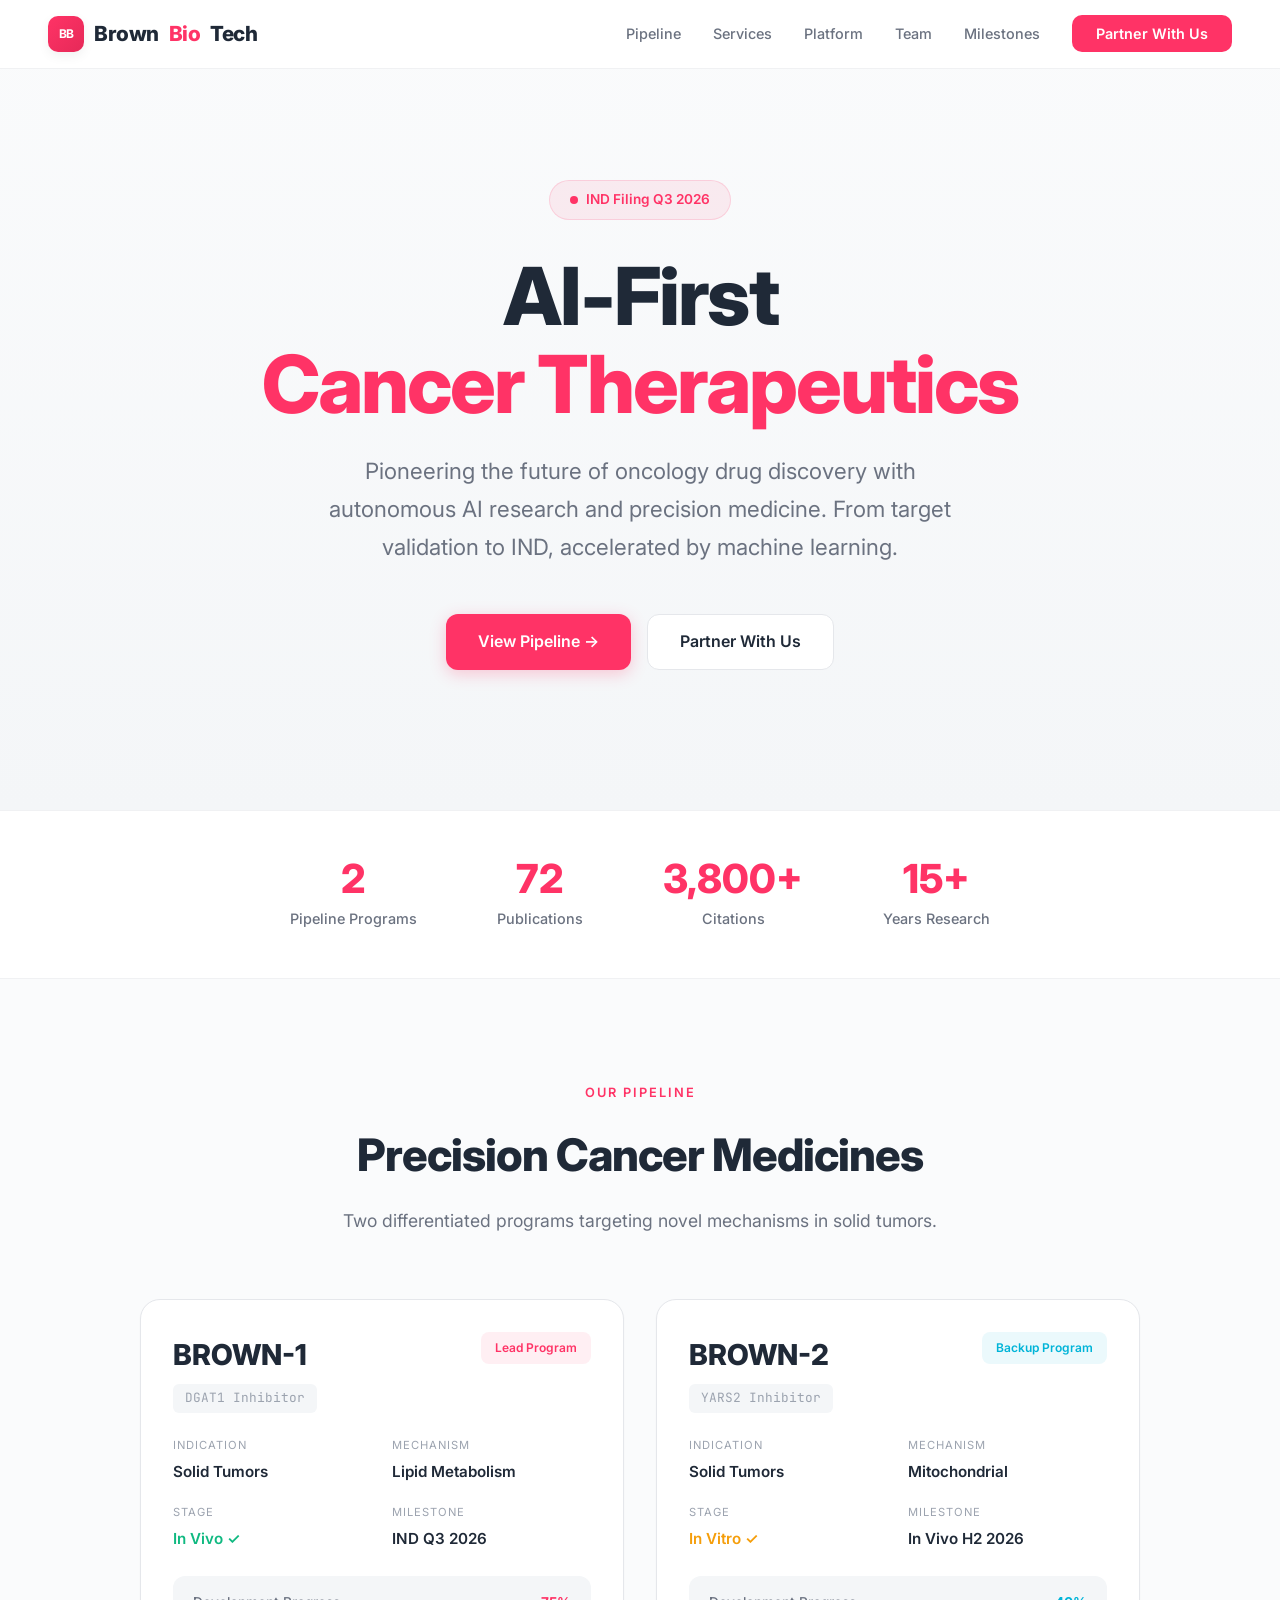
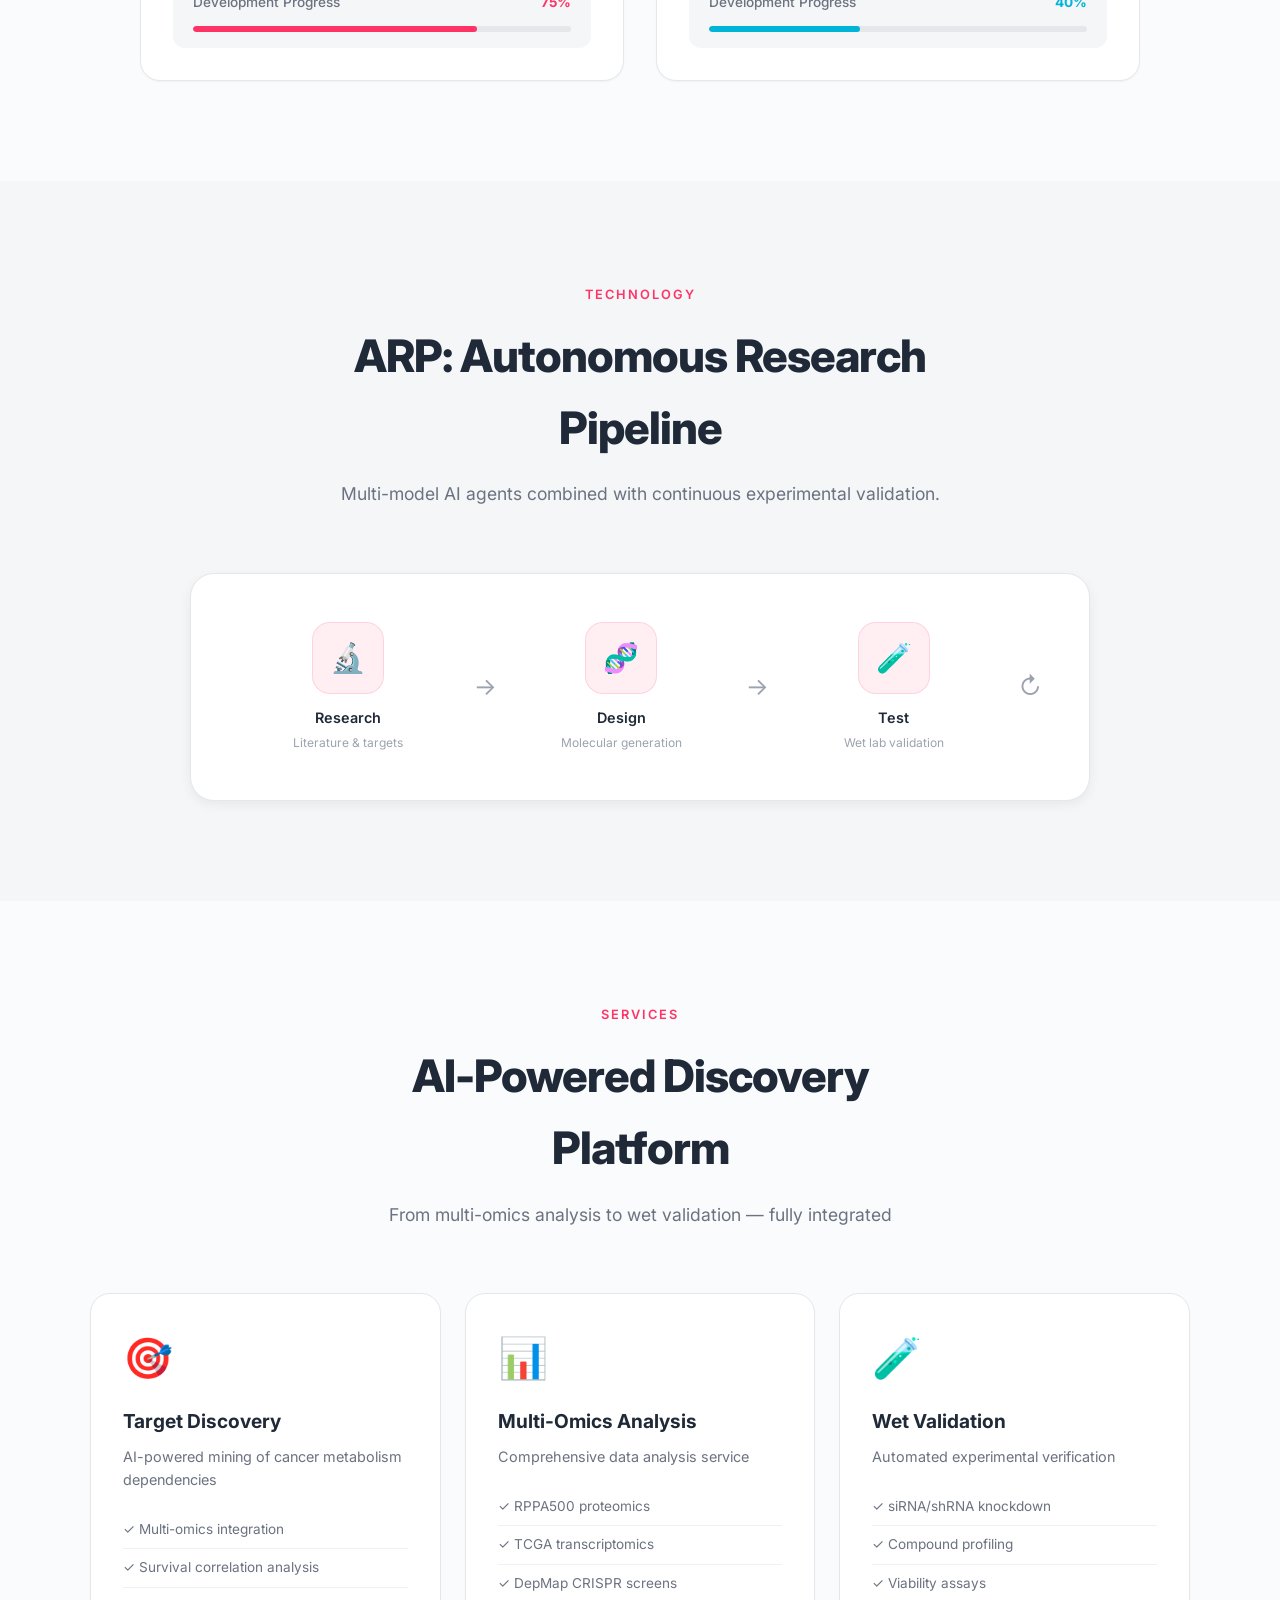
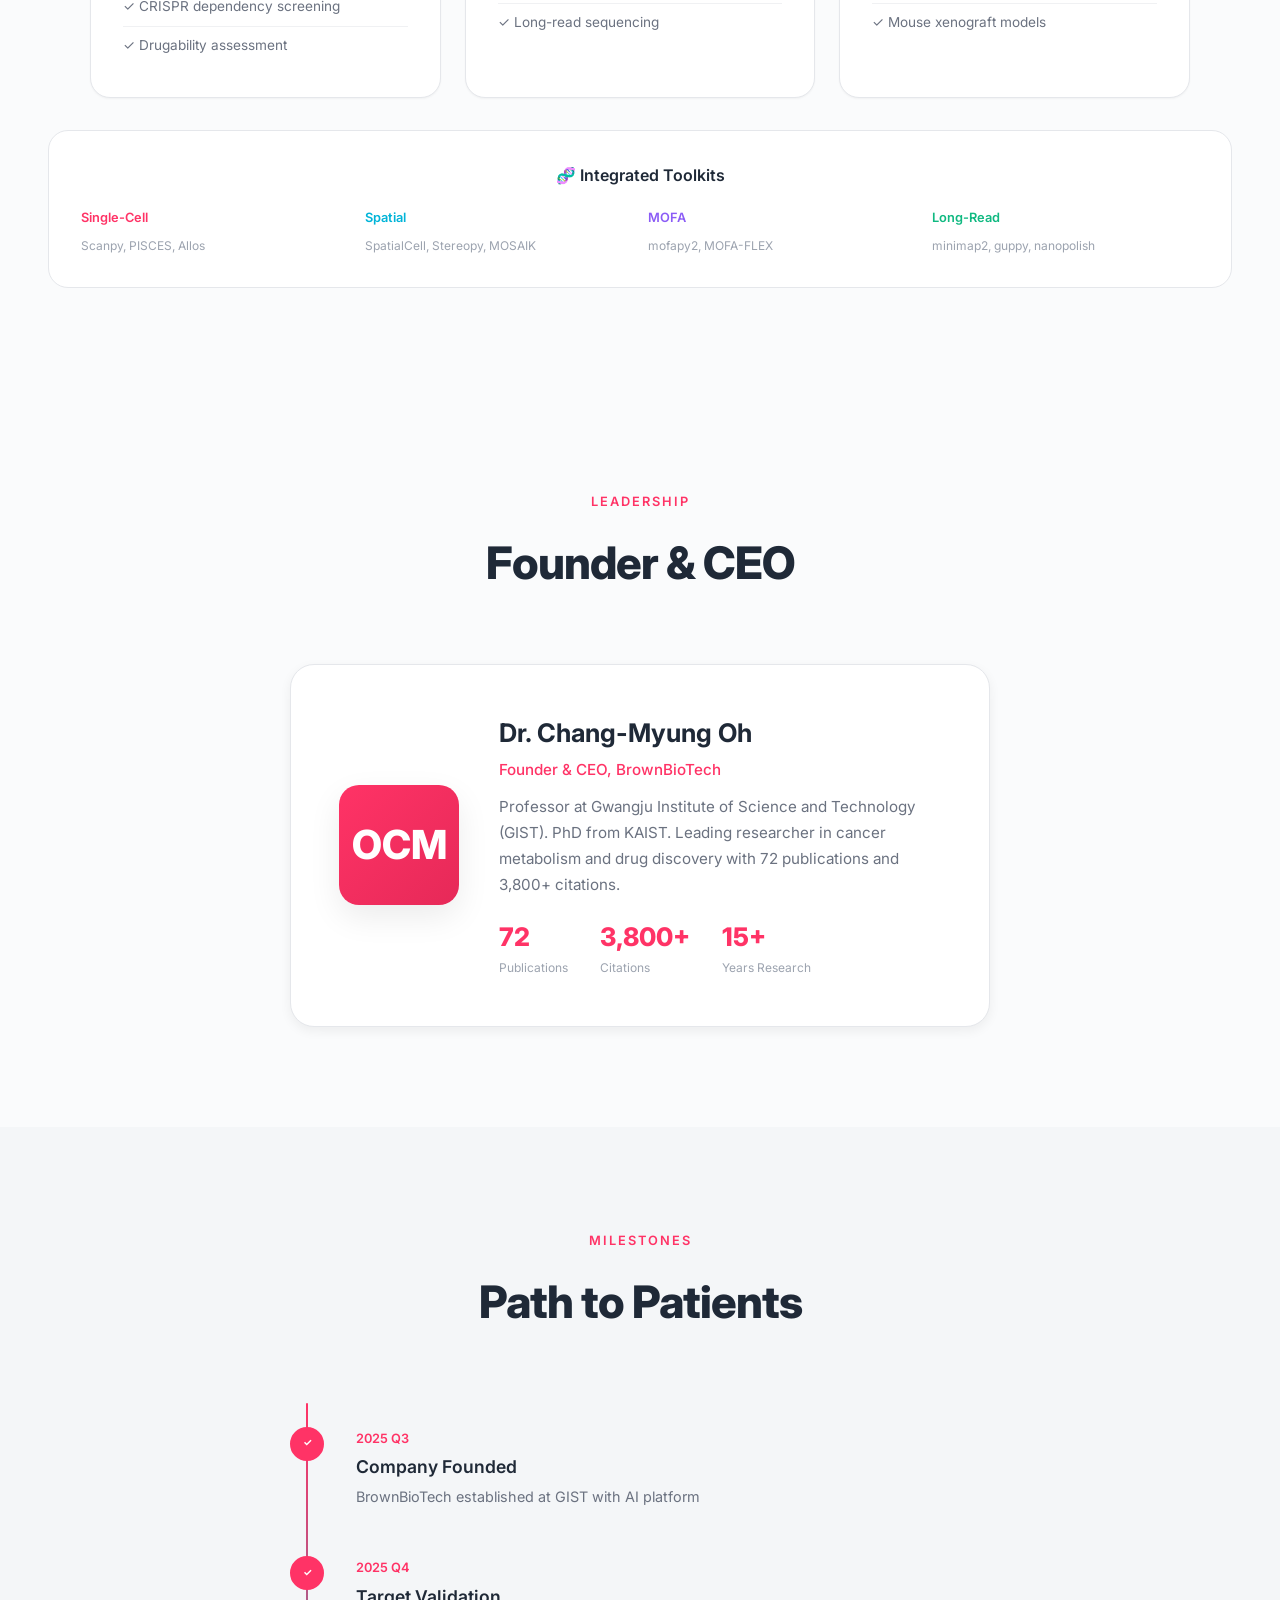
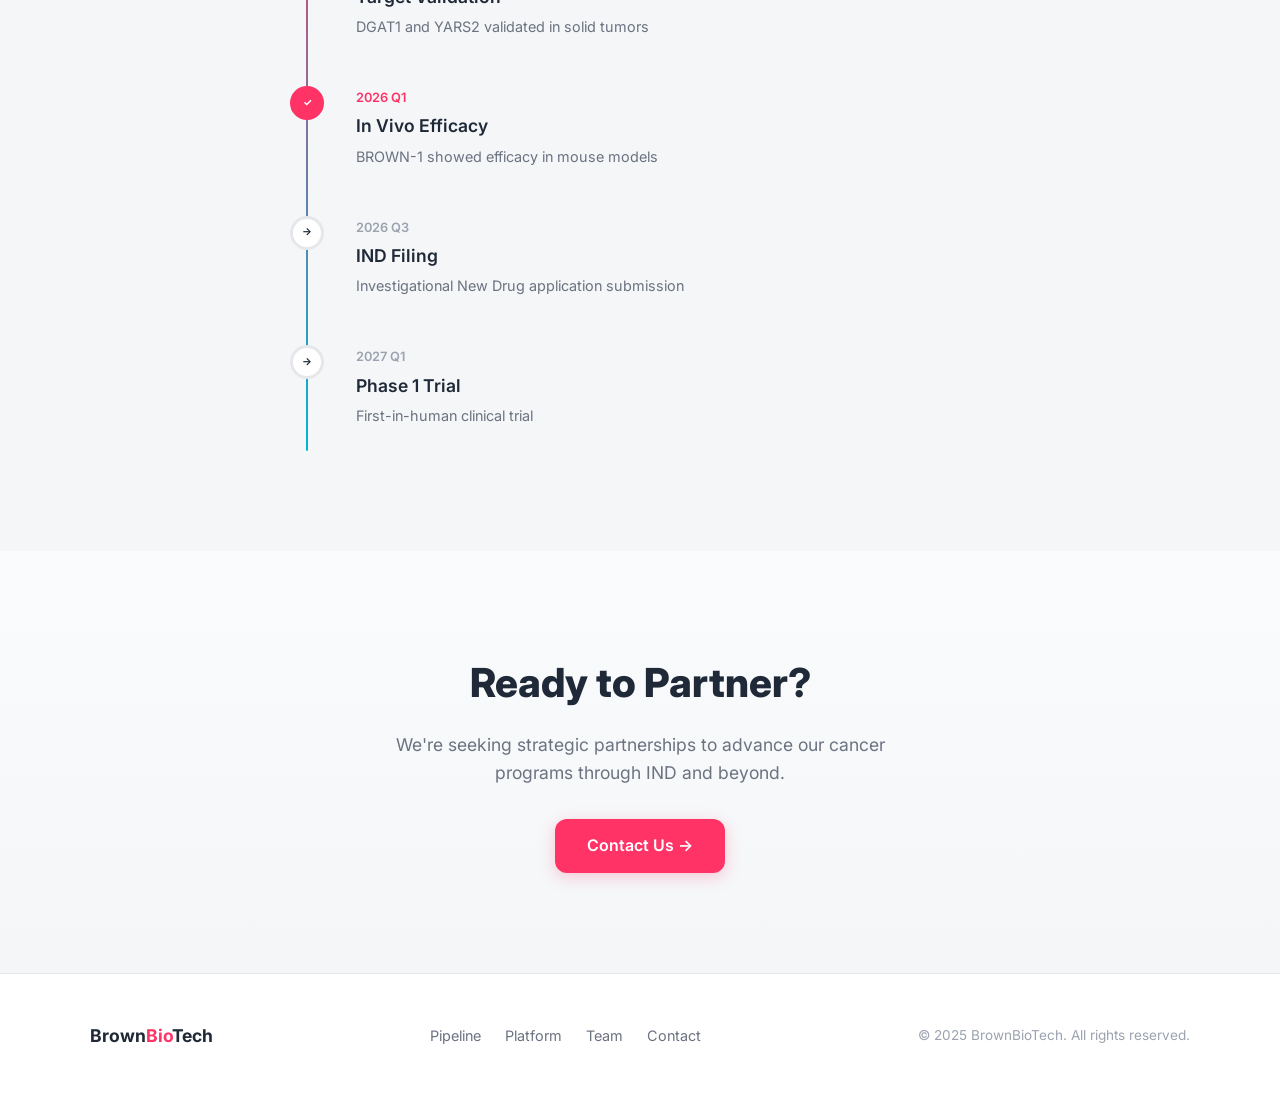
==== index.html @ 11705ea9 "feat: complete redesign - lighter, cleaner UI ## Changes - Light theme: bg #FAFBFC, white surfaces -" ====
<!DOCTYPE html>
<html lang="en">
<head>
    <meta charset="UTF-8">
    <meta name="viewport" content="width=device-width, initial-scale=1.0">
    <title>BrownBioTech — AI-Driven Cancer Therapeutics</title>
    <meta name="description" content="BrownBioTech is pioneering AI-first drug discovery for cancer. BROWN-1 (DGAT1) has demonstrated in vivo efficacy. IND filing Q3 2026.">
    <link rel="preconnect" href="https://fonts.googleapis.com">
    <link rel="preconnect" href="https://fonts.gstatic.com" crossorigin>
    <link href="https://fonts.googleapis.com/css2?family=Inter:wght@300;400;500;600;700;800&family=JetBrains+Mono:wght@400;500&display=swap" rel="stylesheet">
    <style>
        :root {
            /* Light & Clean Palette */
            --bg: #FAFBFC;
            --bg-alt: #F4F6F8;
            --surface: #FFFFFF;
            --surface-hover: #F8F9FA;
            --border: #E5E7EB;
            --border-light: #F0F1F3;
            
            /* Brand Colors - Vibrant but Professional */
            --primary: #FF3366;
            --primary-light: rgba(255, 51, 102, 0.08);
            --primary-dark: #E62958;
            --cyan: #00B4D8;
            --cyan-light: rgba(0, 180, 216, 0.08);
            --purple: #8B5CF6;
            --purple-light: rgba(139, 92, 246, 0.08);
            --green: #10B981;
            --green-light: rgba(16, 185, 129, 0.08);
            --orange: #F59E0B;
            --orange-light: rgba(245, 158, 11, 0.08);
            
            /* Text - Dark but Soft */
            --text: #1F2937;
            --text-secondary: #6B7280;
            --text-muted: #9CA3AF;
            
            /* Shadows */
            --shadow-sm: 0 1px 2px rgba(0, 0, 0, 0.04);
            --shadow: 0 4px 12px rgba(0, 0, 0, 0.06);
            --shadow-lg: 0 12px 32px rgba(0, 0, 0, 0.08);
            --shadow-xl: 0 24px 48px rgba(0, 0, 0, 0.1);
        }

        * { margin: 0; padding: 0; box-sizing: border-box; }

        html { scroll-behavior: smooth; }

        body {
            font-family: 'Inter', -apple-system, BlinkMacSystemFont, sans-serif;
            background: var(--bg);
            color: var(--text);
            line-height: 1.6;
            overflow-x: hidden;
        }

        /* ─── Navigation ─── */
        nav {
            position: fixed;
            top: 0;
            left: 0;
            right: 0;
            z-index: 1000;
            padding: 16px 48px;
            display: flex;
            justify-content: space-between;
            align-items: center;
            background: rgba(255, 255, 255, 0.9);
            backdrop-filter: blur(20px);
            border-bottom: 1px solid var(--border-light);
            transition: all 0.3s ease;
        }

        .logo {
            font-size: 1.3rem;
            font-weight: 800;
            letter-spacing: -0.5px;
            display: flex;
            align-items: center;
            gap: 10px;
            color: var(--text);
            text-decoration: none;
        }

        .logo-icon {
            width: 36px;
            height: 36px;
            background: linear-gradient(135deg, var(--primary) 0%, var(--primary-dark) 100%);
            border-radius: 10px;
            display: flex;
            align-items: center;
            justify-content: center;
            font-size: 0.75rem;
            font-weight: 700;
            color: white;
            box-shadow: var(--shadow);
        }

        .logo span { color: var(--primary); }

        nav ul {
            display: flex;
            list-style: none;
            gap: 32px;
            align-items: center;
        }

        nav a {
            color: var(--text-secondary);
            text-decoration: none;
            font-size: 0.9rem;
            font-weight: 500;
            transition: color 0.2s ease;
        }

        nav a:hover { color: var(--text); }

        .nav-cta {
            background: var(--primary);
            color: white !important;
            padding: 10px 24px;
            border-radius: 10px;
            font-weight: 600;
            transition: all 0.2s ease !important;
        }

        .nav-cta:hover {
            background: var(--primary-dark);
            transform: translateY(-1px);
            box-shadow: var(--shadow);
        }

        /* ─── Hero Section ─── */
        .hero {
            min-height: 90vh;
            display: flex;
            flex-direction: column;
            justify-content: center;
            align-items: center;
            text-align: center;
            padding: 140px 40px 100px;
            background: linear-gradient(180deg, var(--bg) 0%, var(--bg-alt) 100%);
            position: relative;
        }

        .hero-badge {
            display: inline-flex;
            align-items: center;
            gap: 8px;
            background: var(--primary-light);
            border: 1px solid rgba(255, 51, 102, 0.15);
            padding: 8px 20px;
            border-radius: 50px;
            font-size: 0.85rem;
            font-weight: 600;
            color: var(--primary);
            margin-bottom: 32px;
        }

        .hero-badge::before {
            content: '';
            width: 8px;
            height: 8px;
            background: var(--primary);
            border-radius: 50%;
            animation: pulse 2s ease-in-out infinite;
        }

        @keyframes pulse {
            0%, 100% { opacity: 1; transform: scale(1); }
            50% { opacity: 0.5; transform: scale(1.2); }
        }

        .hero h1 {
            font-size: clamp(2.5rem, 8vw, 5rem);
            font-weight: 800;
            letter-spacing: -2px;
            line-height: 1.1;
            margin-bottom: 24px;
            color: var(--text);
        }

        .hero h1 .accent { color: var(--primary); }

        .hero-subtitle {
            font-size: clamp(1.1rem, 2.5vw, 1.4rem);
            color: var(--text-secondary);
            font-weight: 400;
            max-width: 640px;
            margin-bottom: 48px;
            line-height: 1.7;
        }

        .hero-cta {
            display: flex;
            gap: 16px;
            flex-wrap: wrap;
            justify-content: center;
        }

        .btn {
            padding: 14px 32px;
            border-radius: 12px;
            font-size: 1rem;
            font-weight: 600;
            text-decoration: none;
            transition: all 0.2s ease;
            cursor: pointer;
            border: none;
            display: inline-flex;
            align-items: center;
            gap: 8px;
        }

        .btn-primary {
            background: var(--primary);
            color: white;
            box-shadow: 0 4px 16px rgba(255, 51, 102, 0.25);
        }

        .btn-primary:hover {
            background: var(--primary-dark);
            transform: translateY(-2px);
            box-shadow: 0 8px 24px rgba(255, 51, 102, 0.3);
        }

        .btn-secondary {
            background: var(--surface);
            color: var(--text);
            border: 1px solid var(--border);
        }

        .btn-secondary:hover {
            background: var(--surface-hover);
            border-color: var(--text-muted);
        }

        /* ─── Stats Bar ─── */
        .stats-bar {
            display: flex;
            justify-content: center;
            gap: 80px;
            padding: 48px 40px;
            background: var(--surface);
            border-top: 1px solid var(--border-light);
            border-bottom: 1px solid var(--border-light);
        }

        .stat {
            text-align: center;
        }

        .stat-value {
            font-size: 2.5rem;
            font-weight: 800;
            color: var(--primary);
            line-height: 1;
            margin-bottom: 8px;
        }

        .stat-label {
            font-size: 0.9rem;
            color: var(--text-secondary);
            font-weight: 500;
        }

        /* ─── Sections ─── */
        .section {
            padding: 100px 48px;
            position: relative;
        }

        .section-alt {
            background: var(--bg-alt);
        }

        .section-header {
            text-align: center;
            max-width: 640px;
            margin: 0 auto 64px;
        }

        .section-label {
            display: inline-block;
            font-size: 0.8rem;
            font-weight: 600;
            color: var(--primary);
            text-transform: uppercase;
            letter-spacing: 2px;
            margin-bottom: 16px;
        }

        .section-title {
            font-size: clamp(1.8rem, 4vw, 2.8rem);
            font-weight: 800;
            letter-spacing: -1px;
            margin-bottom: 16px;
            color: var(--text);
        }

        .section-desc {
            font-size: 1.1rem;
            color: var(--text-secondary);
        }

        /* ─── Pipeline ─── */
        .pipeline-grid {
            display: grid;
            grid-template-columns: repeat(auto-fit, minmax(380px, 1fr));
            gap: 32px;
            max-width: 1000px;
            margin: 0 auto;
        }

        .pipeline-card {
            background: var(--surface);
            border: 1px solid var(--border);
            border-radius: 20px;
            padding: 32px;
            position: relative;
            transition: all 0.3s ease;
            box-shadow: var(--shadow-sm);
        }

        .pipeline-card:hover {
            transform: translateY(-4px);
            box-shadow: var(--shadow-lg);
            border-color: var(--primary-light);
        }

        .pipeline-card.brown-2:hover {
            border-color: var(--cyan);
        }

        .pipeline-header {
            display: flex;
            justify-content: space-between;
            align-items: flex-start;
            margin-bottom: 24px;
        }

        .pipeline-name {
            font-size: 1.8rem;
            font-weight: 800;
            color: var(--text);
            margin-bottom: 6px;
        }

        .pipeline-target {
            font-family: 'JetBrains Mono', monospace;
            font-size: 0.8rem;
            color: var(--text-muted);
            background: var(--bg-alt);
            padding: 4px 12px;
            border-radius: 6px;
            display: inline-block;
        }

        .pipeline-status {
            padding: 6px 14px;
            border-radius: 8px;
            font-size: 0.75rem;
            font-weight: 600;
        }

        .status-lead {
            background: var(--primary-light);
            color: var(--primary);
        }

        .status-backup {
            background: var(--cyan-light);
            color: var(--cyan);
        }

        .pipeline-meta {
            display: grid;
            grid-template-columns: 1fr 1fr;
            gap: 20px;
            margin-bottom: 24px;
        }

        .pipeline-meta-item label {
            display: block;
            font-size: 0.7rem;
            color: var(--text-muted);
            text-transform: uppercase;
            letter-spacing: 1px;
            margin-bottom: 4px;
        }

        .pipeline-meta-item span {
            font-size: 0.95rem;
            font-weight: 600;
            color: var(--text);
        }

        .pipeline-progress {
            background: var(--bg-alt);
            border-radius: 12px;
            padding: 16px 20px;
        }

        .progress-header {
            display: flex;
            justify-content: space-between;
            margin-bottom: 12px;
        }

        .progress-label {
            font-size: 0.85rem;
            font-weight: 500;
            color: var(--text-secondary);
        }

        .progress-pct {
            font-size: 0.85rem;
            color: var(--primary);
            font-weight: 700;
        }

        .pipeline-card.brown-2 .progress-pct { color: var(--cyan); }

        .progress-bar {
            height: 6px;
            background: var(--border);
            border-radius: 3px;
            overflow: hidden;
        }

        .progress-fill {
            height: 100%;
            background: var(--primary);
            border-radius: 3px;
            transition: width 1s ease;
        }

        .pipeline-card.brown-2 .progress-fill { background: var(--cyan); }

        /* ─── Platform ─── */
        .platform-visual {
            max-width: 900px;
            margin: 0 auto;
            background: var(--surface);
            border: 1px solid var(--border);
            border-radius: 24px;
            padding: 48px;
            box-shadow: var(--shadow);
        }

        .platform-loop {
            display: flex;
            justify-content: space-between;
            align-items: center;
            flex-wrap: wrap;
            gap: 16px;
        }

        .loop-step {
            text-align: center;
            flex: 1;
            min-width: 100px;
        }

        .loop-icon {
            width: 72px;
            height: 72px;
            margin: 0 auto 12px;
            background: var(--primary-light);
            border: 1px solid rgba(255, 51, 102, 0.15);
            border-radius: 18px;
            display: flex;
            align-items: center;
            justify-content: center;
            font-size: 1.8rem;
            transition: all 0.3s ease;
        }

        .loop-step:hover .loop-icon {
            transform: translateY(-4px);
            box-shadow: var(--shadow);
        }

        .loop-step:nth-child(2) .loop-icon { background: var(--cyan-light); border-color: rgba(0, 180, 216, 0.15); }
        .loop-step:nth-child(4) .loop-icon { background: var(--purple-light); border-color: rgba(139, 92, 246, 0.15); }
        .loop-step:nth-child(6) .loop-icon { background: var(--green-light); border-color: rgba(16, 185, 129, 0.15); }

        .loop-label {
            font-size: 0.9rem;
            font-weight: 600;
            color: var(--text);
            margin-bottom: 4px;
        }

        .loop-desc {
            font-size: 0.75rem;
            color: var(--text-muted);
        }

        .loop-arrow {
            font-size: 1.5rem;
            color: var(--text-muted);
            flex-shrink: 0;
        }

        /* ─── Team ─── */
        .team-card {
            max-width: 700px;
            margin: 0 auto;
            background: var(--surface);
            border: 1px solid var(--border);
            border-radius: 24px;
            padding: 48px;
            display: flex;
            gap: 40px;
            align-items: center;
            box-shadow: var(--shadow);
        }

        .team-avatar {
            width: 120px;
            height: 120px;
            border-radius: 20px;
            background: linear-gradient(135deg, var(--primary) 0%, var(--primary-dark) 100%);
            display: flex;
            align-items: center;
            justify-content: center;
            font-size: 2.5rem;
            font-weight: 800;
            color: white;
            flex-shrink: 0;
            box-shadow: var(--shadow-lg);
        }

        .team-info h3 {
            font-size: 1.6rem;
            font-weight: 700;
            margin-bottom: 4px;
            color: var(--text);
        }

        .team-title {
            color: var(--primary);
            font-weight: 500;
            font-size: 0.95rem;
            margin-bottom: 12px;
        }

        .team-bio {
            color: var(--text-secondary);
            margin-bottom: 20px;
            line-height: 1.7;
            font-size: 0.95rem;
        }

        .team-stats {
            display: flex;
            gap: 32px;
        }

        .team-stat-value {
            font-size: 1.6rem;
            font-weight: 800;
            color: var(--primary);
        }

        .team-stat-label {
            font-size: 0.75rem;
            color: var(--text-muted);
        }

        /* ─── Timeline ─── */
        .timeline {
            max-width: 700px;
            margin: 0 auto;
            position: relative;
        }

        .timeline::before {
            content: '';
            position: absolute;
            left: 16px;
            top: 0;
            bottom: 0;
            width: 2px;
            background: linear-gradient(180deg, var(--primary) 0%, var(--cyan) 100%);
            border-radius: 1px;
        }

        .timeline-item {
            display: flex;
            gap: 32px;
            padding: 24px 0;
            position: relative;
        }

        .timeline-marker {
            width: 34px;
            height: 34px;
            border-radius: 50%;
            background: var(--surface);
            border: 3px solid var(--primary);
            flex-shrink: 0;
            display: flex;
            align-items: center;
            justify-content: center;
            font-size: 0.65rem;
            font-weight: 700;
            z-index: 1;
        }

        .timeline-item.done .timeline-marker {
            background: var(--primary);
            color: white;
        }

        .timeline-item.future .timeline-marker {
            border-color: var(--border);
        }

        .timeline-content {
            flex: 1;
            padding-top: 2px;
        }

        .timeline-date {
            font-size: 0.8rem;
            color: var(--primary);
            font-weight: 600;
            margin-bottom: 4px;
        }

        .timeline-item.future .timeline-date { color: var(--text-muted); }

        .timeline-title {
            font-size: 1.1rem;
            font-weight: 600;
            margin-bottom: 4px;
            color: var(--text);
        }

        .timeline-desc {
            color: var(--text-secondary);
            font-size: 0.9rem;
        }

        /* ─── Services ─── */
        .services-grid {
            display: grid;
            grid-template-columns: repeat(3, 1fr);
            gap: 24px;
            max-width: 1100px;
            margin: 0 auto;
        }

        .service-card {
            background: var(--surface);
            border: 1px solid var(--border);
            border-radius: 20px;
            padding: 32px;
            transition: all 0.3s ease;
            box-shadow: var(--shadow-sm);
        }

        .service-card:hover {
            transform: translateY(-4px);
            box-shadow: var(--shadow-lg);
        }

        .service-icon {
            font-size: 2.5rem;
            margin-bottom: 16px;
        }

        .service-card h3 {
            font-size: 1.2rem;
            font-weight: 700;
            margin-bottom: 8px;
            color: var(--text);
        }

        .service-card p {
            color: var(--text-secondary);
            font-size: 0.9rem;
            margin-bottom: 20px;
        }

        .service-card ul {
            list-style: none;
            font-size: 0.85rem;
        }

        .service-card li {
            padding: 8px 0;
            border-bottom: 1px solid var(--border-light);
            color: var(--text-secondary);
        }

        .service-card li:last-child { border-bottom: none; }

        /* ─── Agent Section ─── */
        .agents-grid {
            display: grid;
            grid-template-columns: repeat(3, 1fr);
            gap: 16px;
            max-width: 900px;
            margin: 0 auto;
        }

        .agent-card {
            background: var(--surface);
            border: 1px solid var(--border);
            border-radius: 16px;
            padding: 24px;
            text-align: center;
            transition: all 0.2s ease;
        }

        .agent-card:hover {
            transform: translateY(-2px);
            box-shadow: var(--shadow);
        }

        .agent-icon {
            font-size: 2rem;
            margin-bottom: 12px;
        }

        .agent-card h4 {
            font-size: 0.95rem;
            font-weight: 600;
            color: var(--text);
            margin-bottom: 6px;
        }

        .agent-card p {
            font-size: 0.75rem;
            color: var(--text-muted);
        }

        /* ─── Tools Section ─── */
        .tools-section {
            background: var(--surface);
            border: 1px solid var(--border);
            border-radius: 20px;
            padding: 32px;
            margin-top: 32px;
        }

        .tools-section h4 {
            font-size: 1rem;
            font-weight: 600;
            margin-bottom: 20px;
            text-align: center;
        }

        .tools-grid {
            display: grid;
            grid-template-columns: repeat(4, 1fr);
            gap: 16px;
        }

        .tool-group h5 {
            font-size: 0.8rem;
            font-weight: 600;
            margin-bottom: 8px;
        }

        .tool-group p {
            font-size: 0.75rem;
            color: var(--text-muted);
            line-height: 1.5;
        }

        /* ─── CTA ─── */
        .cta-section {
            text-align: center;
            padding: 100px 40px;
            background: linear-gradient(180deg, var(--bg) 0%, var(--bg-alt) 100%);
        }

        .cta-section h2 {
            font-size: clamp(1.8rem, 4vw, 2.5rem);
            font-weight: 800;
            margin-bottom: 16px;
            color: var(--text);
        }

        .cta-section p {
            color: var(--text-secondary);
            font-size: 1.1rem;
            max-width: 500px;
            margin: 0 auto 32px;
        }

        /* ─── Footer ─── */
        footer {
            padding: 48px;
            background: var(--surface);
            border-top: 1px solid var(--border);
        }

        .footer-content {
            max-width: 1100px;
            margin: 0 auto;
            display: flex;
            justify-content: space-between;
            align-items: center;
            flex-wrap: wrap;
            gap: 24px;
        }

        .footer-logo {
            font-size: 1.1rem;
            font-weight: 700;
            color: var(--text);
        }

        .footer-logo span { color: var(--primary); }

        .footer-links {
            display: flex;
            gap: 24px;
        }

        .footer-links a {
            color: var(--text-secondary);
            text-decoration: none;
            font-size: 0.9rem;
            transition: color 0.2s ease;
        }

        .footer-links a:hover { color: var(--text); }

        .footer-copy {
            color: var(--text-muted);
            font-size: 0.85rem;
        }

        /* ─── Scroll Animations ─── */
        .reveal {
            opacity: 0;
            transform: translateY(30px);
            transition: all 0.6s ease;
        }

        .reveal.active {
            opacity: 1;
            transform: translateY(0);
        }

        /* ─── Responsive ─── */
        @media (max-width: 768px) {
            nav { 
                padding: 12px 20px;
            }
            nav ul { display: none; }
            .section { padding: 80px 20px; }
            .hero { padding: 120px 20px 80px; }
            .stats-bar { 
                flex-direction: column; 
                gap: 32px;
                padding: 40px 20px;
            }
            .pipeline-grid { grid-template-columns: 1fr; }
            .services-grid { grid-template-columns: 1fr; }
            .agents-grid { grid-template-columns: repeat(2, 1fr); }
            .tools-grid { grid-template-columns: repeat(2, 1fr); }
            .team-card { flex-direction: column; text-align: center; }
            .footer-content { flex-direction: column; text-align: center; }
            .platform-loop { flex-direction: column; }
            .loop-arrow { transform: rotate(90deg); }
        }
    </style>
</head>
<body>
    <!-- Navigation -->
    <nav id="navbar">
        <a href="#" class="logo">
            <div class="logo-icon">BB</div>
            Brown<span>Bio</span>Tech
        </a>
        <ul>
            <li><a href="#pipeline">Pipeline</a></li>
            <li><a href="#services">Services</a></li>
            <li><a href="#platform">Platform</a></li>
            <li><a href="#team">Team</a></li>
            <li><a href="#timeline">Milestones</a></li>
            <li><a href="#contact" class="nav-cta">Partner With Us</a></li>
        </ul>
    </nav>

    <!-- Hero -->
    <section class="hero">
        <div class="hero-badge">
            <span>IND Filing Q3 2026</span>
        </div>
        <h1>
            AI-First<br>
            <span class="accent">Cancer Therapeutics</span>
        </h1>
        <p class="hero-subtitle">
            Pioneering the future of oncology drug discovery with autonomous AI research and precision medicine. From target validation to IND, accelerated by machine learning.
        </p>
        <div class="hero-cta">
            <a href="#pipeline" class="btn btn-primary">View Pipeline →</a>
            <a href="#contact" class="btn btn-secondary">Partner With Us</a>
        </div>
    </section>

    <!-- Stats -->
    <div class="stats-bar">
        <div class="stat">
            <div class="stat-value">2</div>
            <div class="stat-label">Pipeline Programs</div>
        </div>
        <div class="stat">
            <div class="stat-value">72</div>
            <div class="stat-label">Publications</div>
        </div>
        <div class="stat">
            <div class="stat-value">3,800+</div>
            <div class="stat-label">Citations</div>
        </div>
        <div class="stat">
            <div class="stat-value">15+</div>
            <div class="stat-label">Years Research</div>
        </div>
    </div>

    <!-- Pipeline -->
    <section class="section" id="pipeline">
        <div class="section-header reveal">
            <span class="section-label">Our Pipeline</span>
            <h2 class="section-title">Precision Cancer Medicines</h2>
            <p class="section-desc">Two differentiated programs targeting novel mechanisms in solid tumors.</p>
        </div>

        <div class="pipeline-grid">
            <div class="pipeline-card reveal">
                <div class="pipeline-header">
                    <div>
                        <h3 class="pipeline-name">BROWN-1</h3>
                        <span class="pipeline-target">DGAT1 Inhibitor</span>
                    </div>
                    <span class="pipeline-status status-lead">Lead Program</span>
                </div>
                <div class="pipeline-meta">
                    <div class="pipeline-meta-item">
                        <label>Indication</label>
                        <span>Solid Tumors</span>
                    </div>
                    <div class="pipeline-meta-item">
                        <label>Mechanism</label>
                        <span>Lipid Metabolism</span>
                    </div>
                    <div class="pipeline-meta-item">
                        <label>Stage</label>
                        <span style="color: var(--green);">In Vivo ✓</span>
                    </div>
                    <div class="pipeline-meta-item">
                        <label>Milestone</label>
                        <span>IND Q3 2026</span>
                    </div>
                </div>
                <div class="pipeline-progress">
                    <div class="progress-header">
                        <span class="progress-label">Development Progress</span>
                        <span class="progress-pct">75%</span>
                    </div>
                    <div class="progress-bar">
                        <div class="progress-fill" style="width: 75%;"></div>
                    </div>
                </div>
            </div>

            <div class="pipeline-card brown-2 reveal">
                <div class="pipeline-header">
                    <div>
                        <h3 class="pipeline-name">BROWN-2</h3>
                        <span class="pipeline-target">YARS2 Inhibitor</span>
                    </div>
                    <span class="pipeline-status status-backup">Backup Program</span>
                </div>
                <div class="pipeline-meta">
                    <div class="pipeline-meta-item">
                        <label>Indication</label>
                        <span>Solid Tumors</span>
                    </div>
                    <div class="pipeline-meta-item">
                        <label>Mechanism</label>
                        <span>Mitochondrial</span>
                    </div>
                    <div class="pipeline-meta-item">
                        <label>Stage</label>
                        <span style="color: var(--orange);">In Vitro ✓</span>
                    </div>
                    <div class="pipeline-meta-item">
                        <label>Milestone</label>
                        <span>In Vivo H2 2026</span>
                    </div>
                </div>
                <div class="pipeline-progress">
                    <div class="progress-header">
                        <span class="progress-label">Development Progress</span>
                        <span class="progress-pct">40%</span>
                    </div>
                    <div class="progress-bar">
                        <div class="progress-fill" style="width: 40%;"></div>
                    </div>
                </div>
            </div>
        </div>
    </section>

    <!-- Platform -->
    <section class="section section-alt" id="platform">
        <div class="section-header reveal">
            <span class="section-label">Technology</span>
            <h2 class="section-title">ARP: Autonomous Research Pipeline</h2>
            <p class="section-desc">Multi-model AI agents combined with continuous experimental validation.</p>
        </div>

        <div class="platform-visual reveal">
            <div class="platform-loop">
                <div class="loop-step">
                    <div class="loop-icon">🔬</div>
                    <div class="loop-label">Research</div>
                    <div class="loop-desc">Literature & targets</div>
                </div>
                <div class="loop-arrow">→</div>
                <div class="loop-step">
                    <div class="loop-icon">🧬</div>
                    <div class="loop-label">Design</div>
                    <div class="loop-desc">Molecular generation</div>
                </div>
                <div class="loop-arrow">→</div>
                <div class="loop-step">
                    <div class="loop-icon">🧪</div>
                    <div class="loop-label">Test</div>
                    <div class="loop-desc">Wet lab validation</div>
                </div>
                <div class="loop-arrow">↻</div>
            </div>
        </div>
    </section>

    <!-- Services -->
    <section class="section" id="services">
        <div class="section-header reveal">
            <span class="section-label">Services</span>
            <h2 class="section-title">AI-Powered Discovery Platform</h2>
            <p class="section-desc">From multi-omics analysis to wet validation — fully integrated</p>
        </div>

        <div class="services-grid">
            <div class="service-card reveal">
                <div class="service-icon">🎯</div>
                <h3>Target Discovery</h3>
                <p>AI-powered mining of cancer metabolism dependencies</p>
                <ul>
                    <li>✓ Multi-omics integration</li>
                    <li>✓ Survival correlation analysis</li>
                    <li>✓ CRISPR dependency screening</li>
                    <li>✓ Drugability assessment</li>
                </ul>
            </div>
            <div class="service-card reveal">
                <div class="service-icon">📊</div>
                <h3>Multi-Omics Analysis</h3>
                <p>Comprehensive data analysis service</p>
                <ul>
                    <li>✓ RPPA500 proteomics</li>
                    <li>✓ TCGA transcriptomics</li>
                    <li>✓ DepMap CRISPR screens</li>
                    <li>✓ Long-read sequencing</li>
                </ul>
            </div>
            <div class="service-card reveal">
                <div class="service-icon">🧪</div>
                <h3>Wet Validation</h3>
                <p>Automated experimental verification</p>
                <ul>
                    <li>✓ siRNA/shRNA knockdown</li>
                    <li>✓ Compound profiling</li>
                    <li>✓ Viability assays</li>
                    <li>✓ Mouse xenograft models</li>
                </ul>
            </div>
        </div>

        <!-- Tools -->
        <div class="tools-section reveal">
            <h4>🧬 Integrated Toolkits</h4>
            <div class="tools-grid">
                <div class="tool-group">
                    <h5 style="color: var(--primary);">Single-Cell</h5>
                    <p>Scanpy, PISCES, Allos</p>
                </div>
                <div class="tool-group">
                    <h5 style="color: var(--cyan);">Spatial</h5>
                    <p>SpatialCell, Stereopy, MOSAIK</p>
                </div>
                <div class="tool-group">
                    <h5 style="color: var(--purple);">MOFA</h5>
                    <p>mofapy2, MOFA-FLEX</p>
                </div>
                <div class="tool-group">
                    <h5 style="color: var(--green);">Long-Read</h5>
                    <p>minimap2, guppy, nanopolish</p>
                </div>
            </div>
        </div>
    </section>

    <!-- Team -->
    <section class="section" id="team">
        <div class="section-header reveal">
            <span class="section-label">Leadership</span>
            <h2 class="section-title">Founder & CEO</h2>
        </div>

        <div class="team-card reveal">
            <div class="team-avatar">OCM</div>
            <div class="team-info">
                <h3>Dr. Chang-Myung Oh</h3>
                <p class="team-title">Founder & CEO, BrownBioTech</p>
                <p class="team-bio">
                    Professor at Gwangju Institute of Science and Technology (GIST). PhD from KAIST. 
                    Leading researcher in cancer metabolism and drug discovery with 72 publications and 3,800+ citations.
                </p>
                <div class="team-stats">
                    <div class="team-stat">
                        <div class="team-stat-value">72</div>
                        <div class="team-stat-label">Publications</div>
                    </div>
                    <div class="team-stat">
                        <div class="team-stat-value">3,800+</div>
                        <div class="team-stat-label">Citations</div>
                    </div>
                    <div class="team-stat">
                        <div class="team-stat-value">15+</div>
                        <div class="team-stat-label">Years Research</div>
                    </div>
                </div>
            </div>
        </div>
    </section>

    <!-- Timeline -->
    <section class="section section-alt" id="timeline">
        <div class="section-header reveal">
            <span class="section-label">Milestones</span>
            <h2 class="section-title">Path to Patients</h2>
        </div>

        <div class="timeline reveal">
            <div class="timeline-item done">
                <div class="timeline-marker">✓</div>
                <div class="timeline-content">
                    <div class="timeline-date">2025 Q3</div>
                    <h4 class="timeline-title">Company Founded</h4>
                    <p class="timeline-desc">BrownBioTech established at GIST with AI platform</p>
                </div>
            </div>
            <div class="timeline-item done">
                <div class="timeline-marker">✓</div>
                <div class="timeline-content">
                    <div class="timeline-date">2025 Q4</div>
                    <h4 class="timeline-title">Target Validation</h4>
                    <p class="timeline-desc">DGAT1 and YARS2 validated in solid tumors</p>
                </div>
            </div>
            <div class="timeline-item done">
                <div class="timeline-marker">✓</div>
                <div class="timeline-content">
                    <div class="timeline-date">2026 Q1</div>
                    <h4 class="timeline-title">In Vivo Efficacy</h4>
                    <p class="timeline-desc">BROWN-1 showed efficacy in mouse models</p>
                </div>
            </div>
            <div class="timeline-item future">
                <div class="timeline-marker">→</div>
                <div class="timeline-content">
                    <div class="timeline-date">2026 Q3</div>
                    <h4 class="timeline-title">IND Filing</h4>
                    <p class="timeline-desc">Investigational New Drug application submission</p>
                </div>
            </div>
            <div class="timeline-item future">
                <div class="timeline-marker">→</div>
                <div class="timeline-content">
                    <div class="timeline-date">2027 Q1</div>
                    <h4 class="timeline-title">Phase 1 Trial</h4>
                    <p class="timeline-desc">First-in-human clinical trial</p>
                </div>
            </div>
        </div>
    </section>

    <!-- CTA -->
    <section class="cta-section" id="contact">
        <h2 class="reveal">Ready to Partner?</h2>
        <p class="reveal">We're seeking strategic partnerships to advance our cancer programs through IND and beyond.</p>
        <div class="hero-cta reveal">
            <a href="mailto:contact@brownbiotech.kr" class="btn btn-primary">Contact Us →</a>
        </div>
    </section>

    <!-- Footer -->
    <footer>
        <div class="footer-content">
            <div class="footer-logo">Brown<span>Bio</span>Tech</div>
            <div class="footer-links">
                <a href="#pipeline">Pipeline</a>
                <a href="#platform">Platform</a>
                <a href="#team">Team</a>
                <a href="#contact">Contact</a>
            </div>
            <div class="footer-copy">© 2025 BrownBioTech. All rights reserved.</div>
        </div>
    </footer>

    <!-- Scroll Animation Script -->
    <script>
        // Navbar scroll effect
        const nav = document.getElementById('navbar');
        window.addEventListener('scroll', () => {
            if (window.scrollY > 50) {
                nav.classList.add('scrolled');
            } else {
                nav.classList.remove('scrolled');
            }
        });

        // Reveal on scroll
        const reveals = document.querySelectorAll('.reveal');
        const revealOnScroll = () => {
            reveals.forEach(el => {
                const windowHeight = window.innerHeight;
                const elementTop = el.getBoundingClientRect().top;
                const elementVisible = 150;
                if (elementTop < windowHeight - elementVisible) {
                    el.classList.add('active');
                }
            });
        };
        window.addEventListener('scroll', revealOnScroll);
        revealOnScroll();
    </script>
</body>
</html>
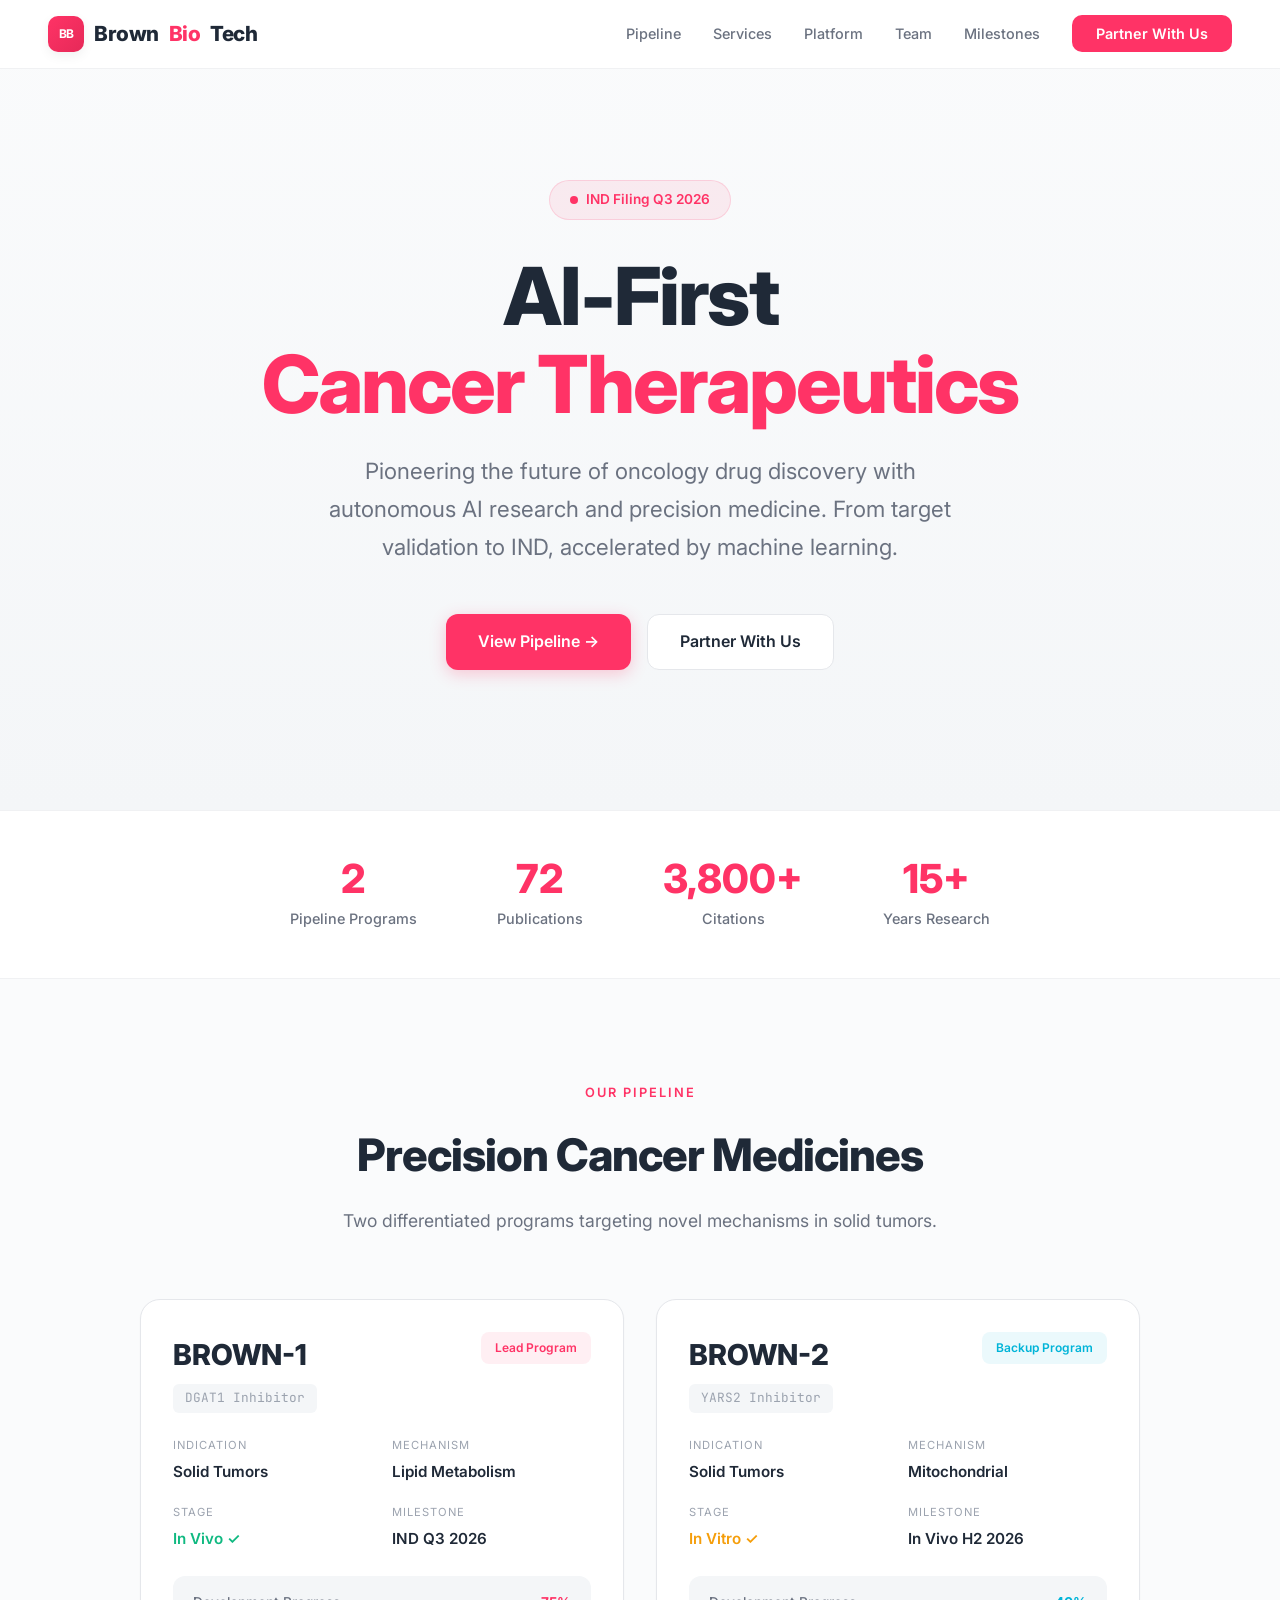
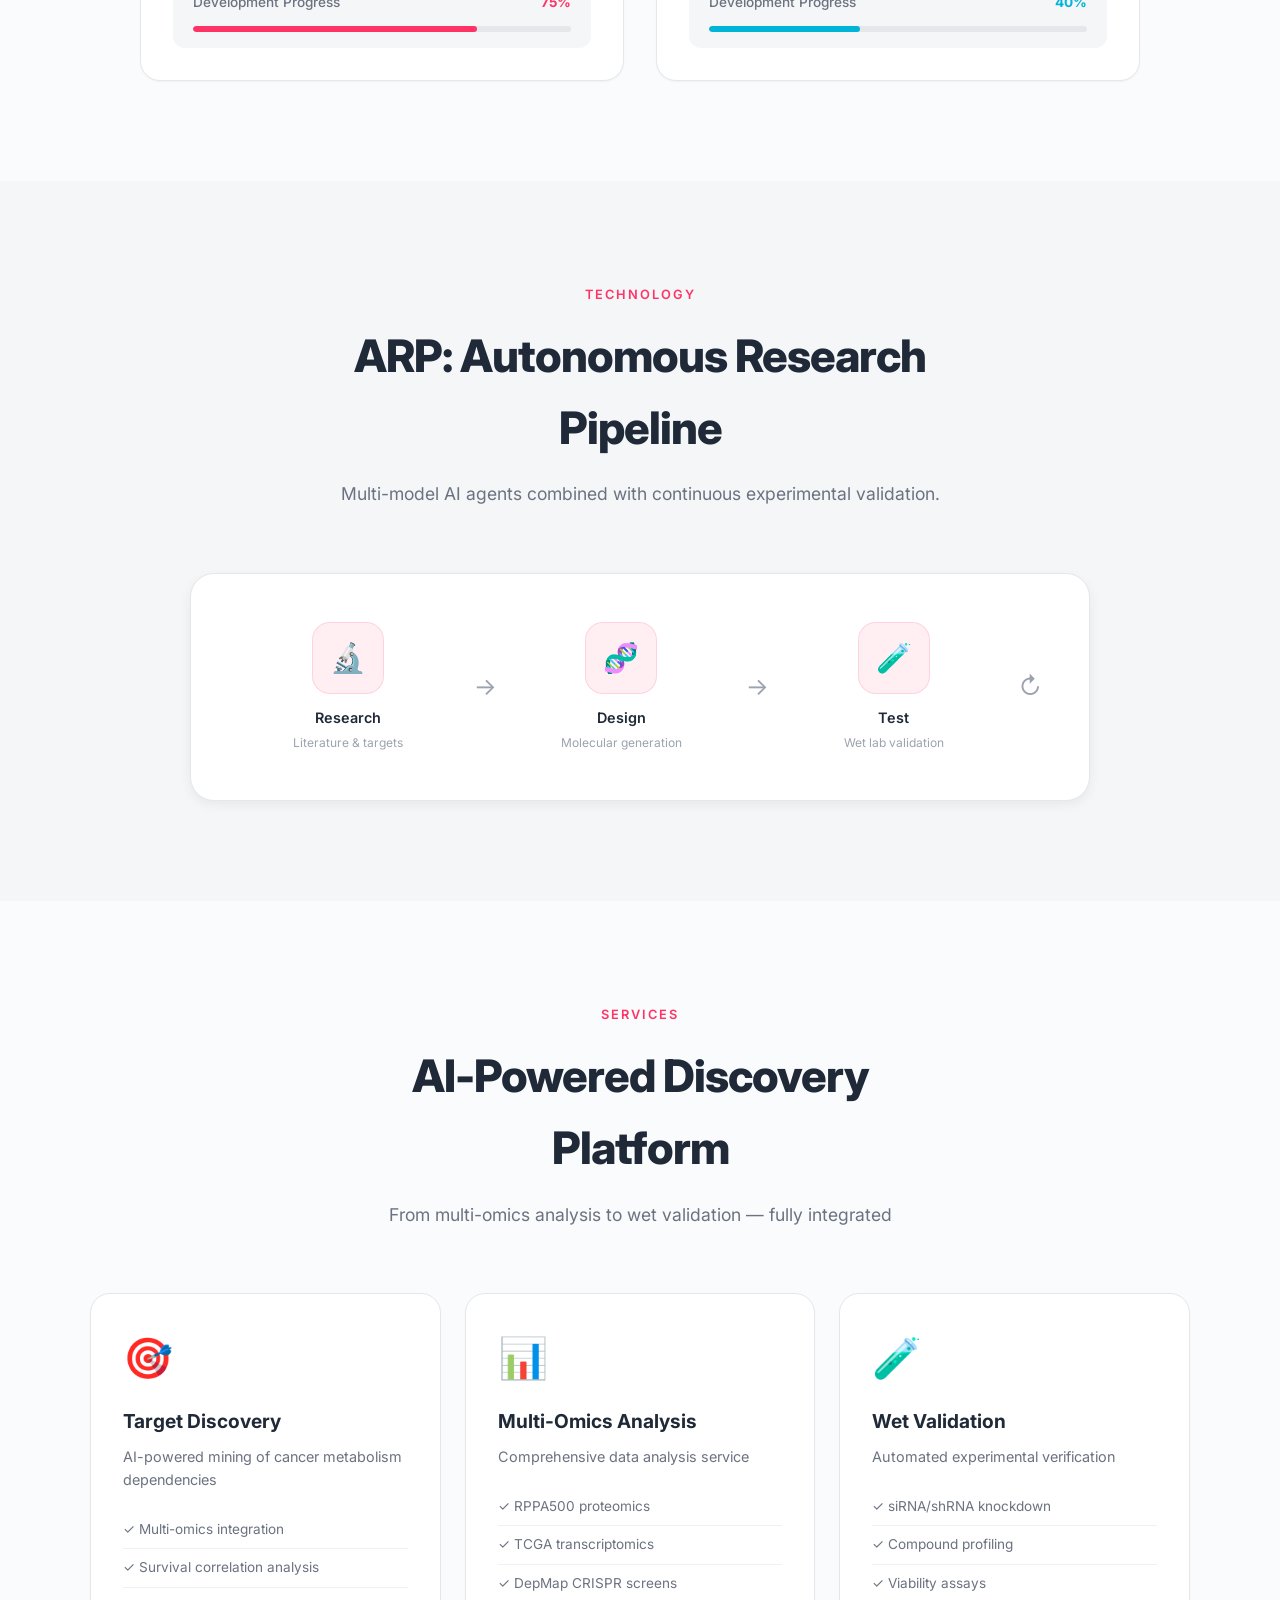
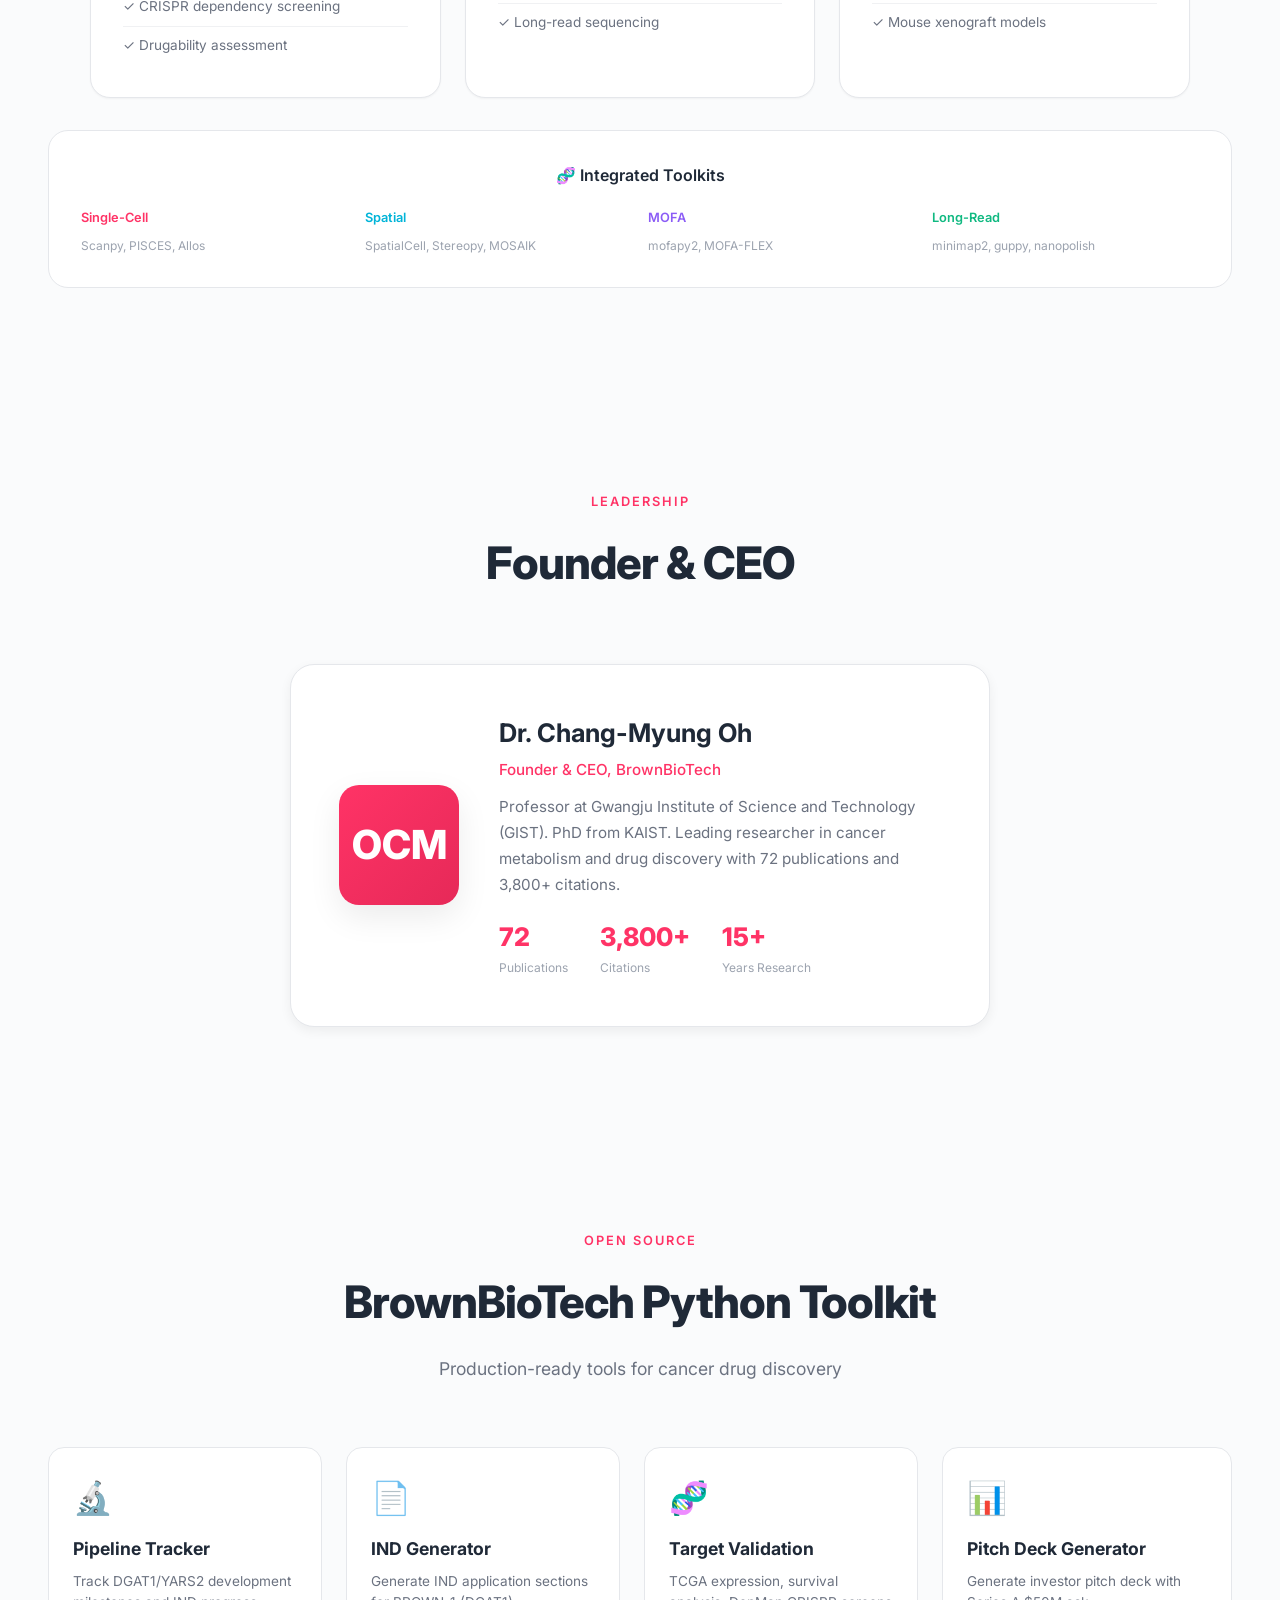
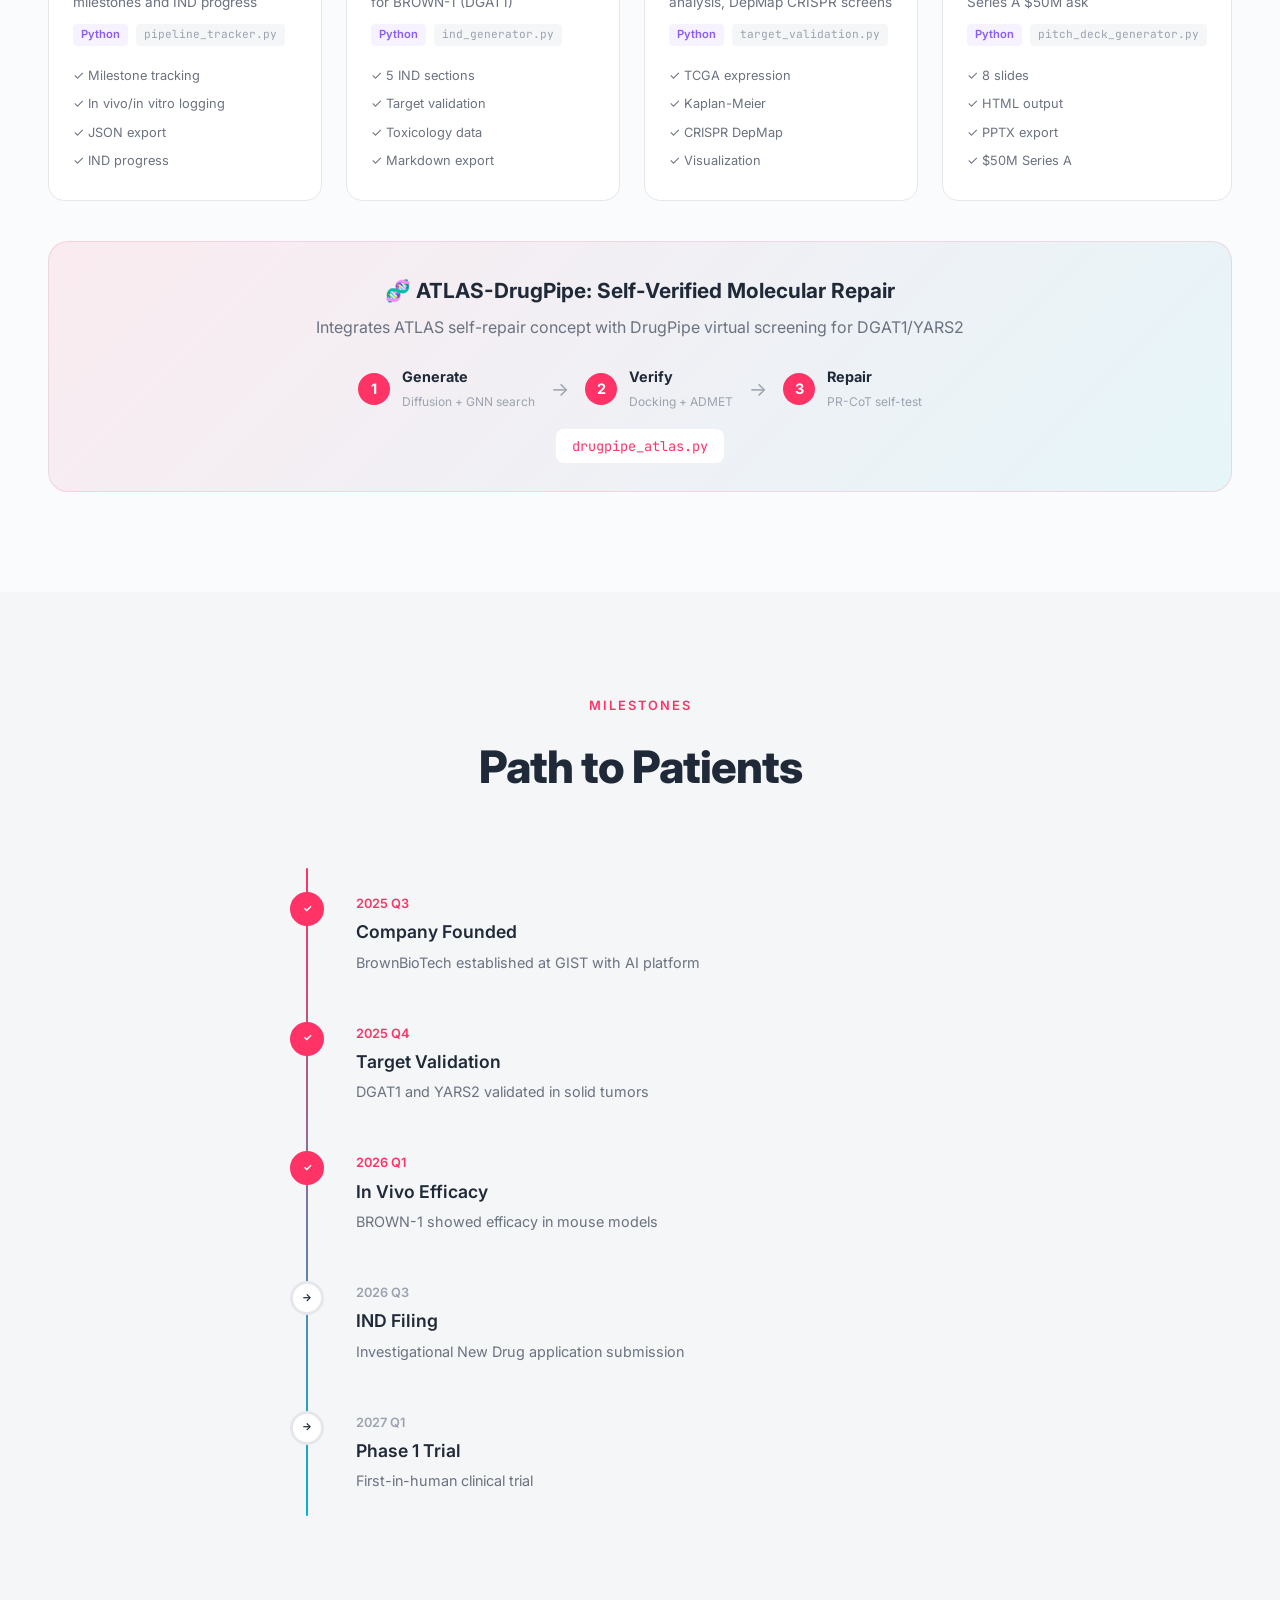
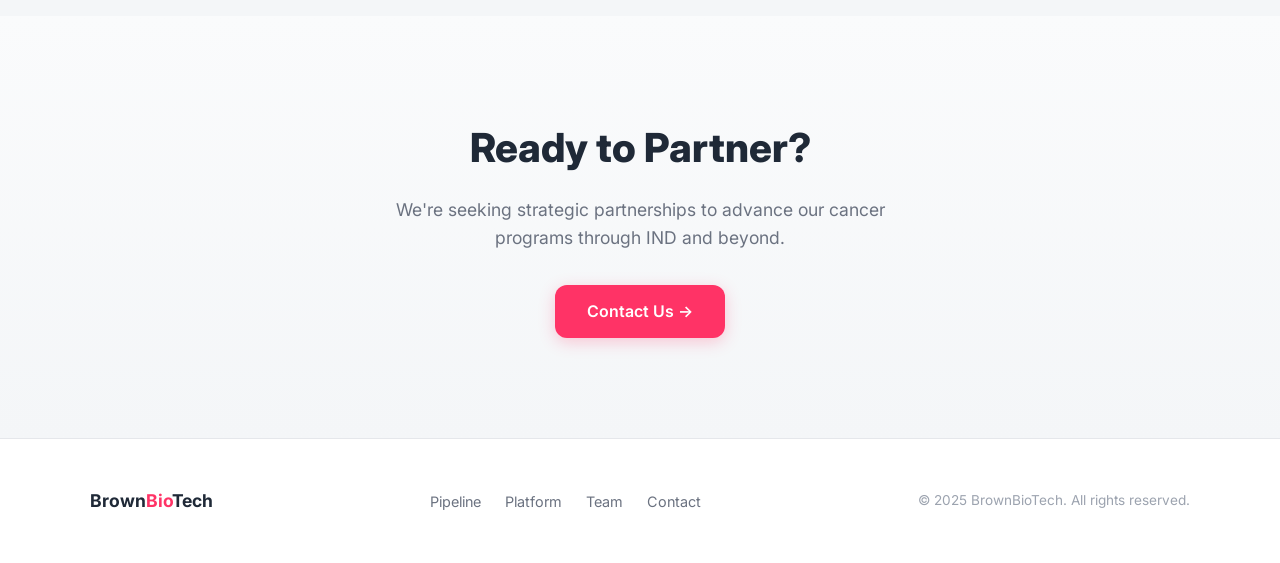
==== commit 64dfaa0e: "feat: website updated with Python toolkit section + ATLAS-DrugPipe ## New Section: BrownBioTech Pyth" ====
--- a/index.html
+++ b/index.html
@@ -850,6 +850,160 @@
             transform: translateY(0);
         }
 
+        /* ─── Tools Cards ─── */
+        .tools-cards-grid {
+            display: grid;
+            grid-template-columns: repeat(4, 1fr);
+            gap: 24px;
+            max-width: 1200px;
+            margin: 0 auto;
+        }
+
+        .tool-card {
+            background: var(--surface);
+            border: 1px solid var(--border);
+            border-radius: 16px;
+            padding: 24px;
+            transition: all 0.3s ease;
+        }
+
+        .tool-card:hover {
+            transform: translateY(-4px);
+            box-shadow: var(--shadow-lg);
+            border-color: var(--primary-light);
+        }
+
+        .tool-icon {
+            font-size: 2rem;
+            margin-bottom: 12px;
+        }
+
+        .tool-card h3 {
+            font-size: 1.1rem;
+            font-weight: 700;
+            margin-bottom: 8px;
+            color: var(--text);
+        }
+
+        .tool-desc {
+            font-size: 0.85rem;
+            color: var(--text-secondary);
+            margin-bottom: 12px;
+            line-height: 1.5;
+        }
+
+        .tool-meta {
+            display: flex;
+            gap: 8px;
+            margin-bottom: 16px;
+        }
+
+        .tool-lang {
+            background: var(--purple-light);
+            color: var(--purple);
+            padding: 2px 8px;
+            border-radius: 4px;
+            font-size: 0.7rem;
+            font-weight: 600;
+        }
+
+        .tool-file {
+            background: var(--bg-alt);
+            color: var(--text-muted);
+            padding: 2px 8px;
+            border-radius: 4px;
+            font-size: 0.7rem;
+            font-family: 'JetBrains Mono', monospace;
+        }
+
+        .tool-features {
+            list-style: none;
+            font-size: 0.8rem;
+        }
+
+        .tool-features li {
+            padding: 4px 0;
+            color: var(--text-secondary);
+        }
+
+        /* ─── ATLAS Section ─── */
+        .atlas-section {
+            background: linear-gradient(135deg, var(--primary-light) 0%, var(--cyan-light) 100%);
+            border: 1px solid rgba(255, 51, 102, 0.15);
+            border-radius: 20px;
+            padding: 32px;
+            margin-top: 40px;
+            text-align: center;
+        }
+
+        .atlas-section h3 {
+            font-size: 1.3rem;
+            font-weight: 700;
+            margin-bottom: 8px;
+            color: var(--text);
+        }
+
+        .atlas-section p {
+            color: var(--text-secondary);
+            margin-bottom: 24px;
+        }
+
+        .atlas-flow {
+            display: flex;
+            justify-content: center;
+            align-items: center;
+            gap: 16px;
+            margin-bottom: 20px;
+        }
+
+        .atlas-step {
+            display: flex;
+            align-items: center;
+            gap: 12px;
+        }
+
+        .atlas-step-num {
+            width: 32px;
+            height: 32px;
+            background: var(--primary);
+            color: white;
+            border-radius: 50%;
+            display: flex;
+            align-items: center;
+            justify-content: center;
+            font-weight: 700;
+            font-size: 0.9rem;
+        }
+
+        .atlas-step-content {
+            text-align: left;
+        }
+
+        .atlas-step-content strong {
+            display: block;
+            font-size: 0.9rem;
+            color: var(--text);
+        }
+
+        .atlas-step-content span {
+            font-size: 0.75rem;
+            color: var(--text-muted);
+        }
+
+        .atlas-arrow {
+            color: var(--text-muted);
+            font-size: 1.2rem;
+        }
+
+        .atlas-section code {
+            background: var(--surface);
+            padding: 8px 16px;
+            border-radius: 8px;
+            font-family: 'JetBrains Mono', monospace;
+            font-size: 0.85rem;
+            color: var(--primary);
+        }
+
         /* ─── Responsive ─── */
         @media (max-width: 768px) {
             nav { 
@@ -867,10 +1021,13 @@
             .services-grid { grid-template-columns: 1fr; }
             .agents-grid { grid-template-columns: repeat(2, 1fr); }
             .tools-grid { grid-template-columns: repeat(2, 1fr); }
+            .tools-cards-grid { grid-template-columns: 1fr; }
             .team-card { flex-direction: column; text-align: center; }
             .footer-content { flex-direction: column; text-align: center; }
             .platform-loop { flex-direction: column; }
             .loop-arrow { transform: rotate(90deg); }
+            .atlas-flow { flex-direction: column; }
+            .atlas-arrow { transform: rotate(90deg); }
         }
     </style>
 </head>
@@ -1148,6 +1305,113 @@
         </div>
     </section>
 
+    <!-- Tools & Scripts -->
+    <section class="section" id="tools">
+        <div class="section-header reveal">
+            <span class="section-label">Open Source</span>
+            <h2 class="section-title">BrownBioTech Python Toolkit</h2>
+            <p class="section-desc">Production-ready tools for cancer drug discovery</p>
+        </div>
+
+        <div class="tools-cards-grid">
+            <div class="tool-card reveal">
+                <div class="tool-icon">🔬</div>
+                <h3>Pipeline Tracker</h3>
+                <p class="tool-desc">Track DGAT1/YARS2 development milestones and IND progress</p>
+                <div class="tool-meta">
+                    <span class="tool-lang">Python</span>
+                    <span class="tool-file">pipeline_tracker.py</span>
+                </div>
+                <ul class="tool-features">
+                    <li>✓ Milestone tracking</li>
+                    <li>✓ In vivo/in vitro logging</li>
+                    <li>✓ JSON export</li>
+                    <li>✓ IND progress</li>
+                </ul>
+            </div>
+
+            <div class="tool-card reveal">
+                <div class="tool-icon">📄</div>
+                <h3>IND Generator</h3>
+                <p class="tool-desc">Generate IND application sections for BROWN-1 (DGAT1)</p>
+                <div class="tool-meta">
+                    <span class="tool-lang">Python</span>
+                    <span class="tool-file">ind_generator.py</span>
+                </div>
+                <ul class="tool-features">
+                    <li>✓ 5 IND sections</li>
+                    <li>✓ Target validation</li>
+                    <li>✓ Toxicology data</li>
+                    <li>✓ Markdown export</li>
+                </ul>
+            </div>
+
+            <div class="tool-card reveal">
+                <div class="tool-icon">🧬</div>
+                <h3>Target Validation</h3>
+                <p class="tool-desc">TCGA expression, survival analysis, DepMap CRISPR screens</p>
+                <div class="tool-meta">
+                    <span class="tool-lang">Python</span>
+                    <span class="tool-file">target_validation.py</span>
+                </div>
+                <ul class="tool-features">
+                    <li>✓ TCGA expression</li>
+                    <li>✓ Kaplan-Meier</li>
+                    <li>✓ CRISPR DepMap</li>
+                    <li>✓ Visualization</li>
+                </ul>
+            </div>
+
+            <div class="tool-card reveal">
+                <div class="tool-icon">📊</div>
+                <h3>Pitch Deck Generator</h3>
+                <p class="tool-desc">Generate investor pitch deck with Series A $50M ask</p>
+                <div class="tool-meta">
+                    <span class="tool-lang">Python</span>
+                    <span class="tool-file">pitch_deck_generator.py</span>
+                </div>
+                <ul class="tool-features">
+                    <li>✓ 8 slides</li>
+                    <li>✓ HTML output</li>
+                    <li>✓ PPTX export</li>
+                    <li>✓ $50M Series A</li>
+                </ul>
+            </div>
+        </div>
+
+        <!-- ATLAS-DrugPipe Section -->
+        <div class="atlas-section reveal">
+            <h3>🧬 ATLAS-DrugPipe: Self-Verified Molecular Repair</h3>
+            <p>Integrates ATLAS self-repair concept with DrugPipe virtual screening for DGAT1/YARS2</p>
+            <div class="atlas-flow">
+                <div class="atlas-step">
+                    <div class="atlas-step-num">1</div>
+                    <div class="atlas-step-content">
+                        <strong>Generate</strong>
+                        <span>Diffusion + GNN search</span>
+                    </div>
+                </div>
+                <div class="atlas-arrow">→</div>
+                <div class="atlas-step">
+                    <div class="atlas-step-num">2</div>
+                    <div class="atlas-step-content">
+                        <strong>Verify</strong>
+                        <span>Docking + ADMET</span>
+                    </div>
+                </div>
+                <div class="atlas-arrow">→</div>
+                <div class="atlas-step">
+                    <div class="atlas-step-num">3</div>
+                    <div class="atlas-step-content">
+                        <strong>Repair</strong>
+                        <span>PR-CoT self-test</span>
+                    </div>
+                </div>
+            </div>
+            <code>drugpipe_atlas.py</code>
+        </div>
+    </section>
+
     <!-- Timeline -->
     <section class="section section-alt" id="timeline">
         <div class="section-header reveal">
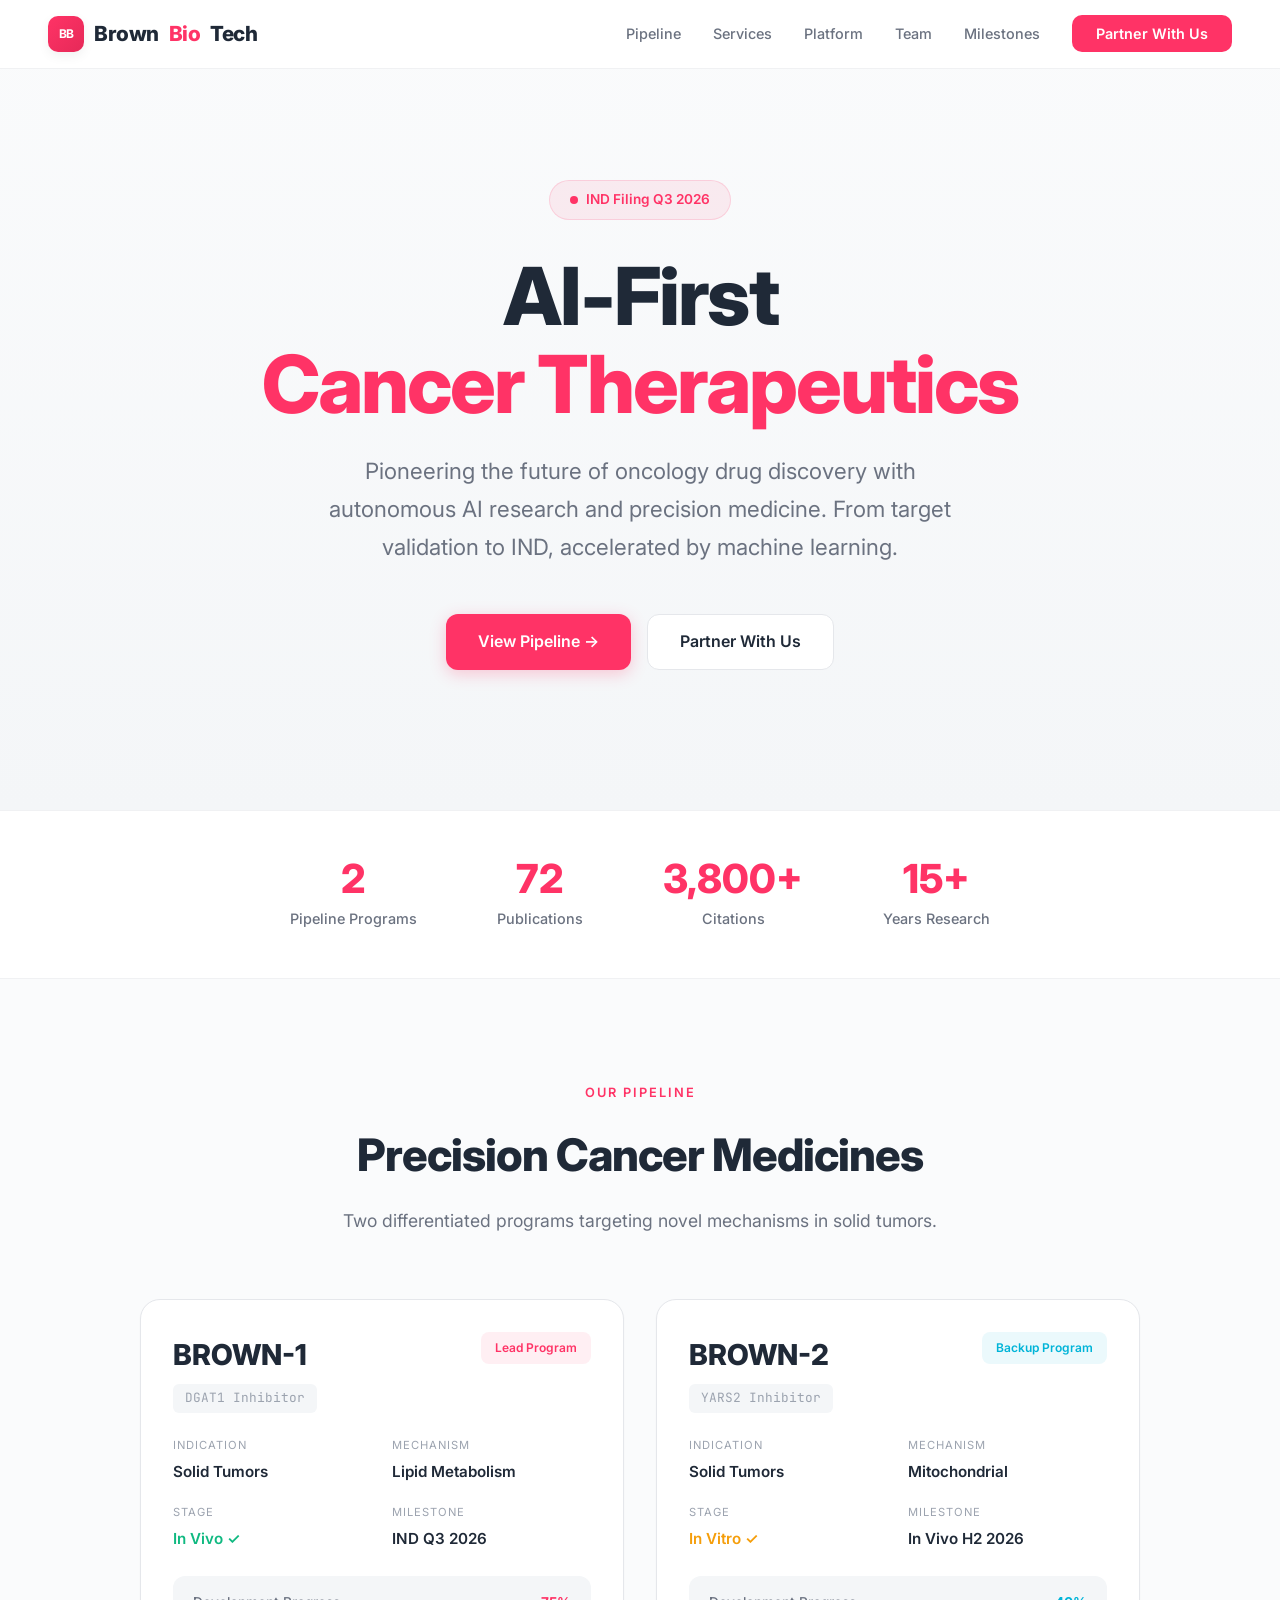
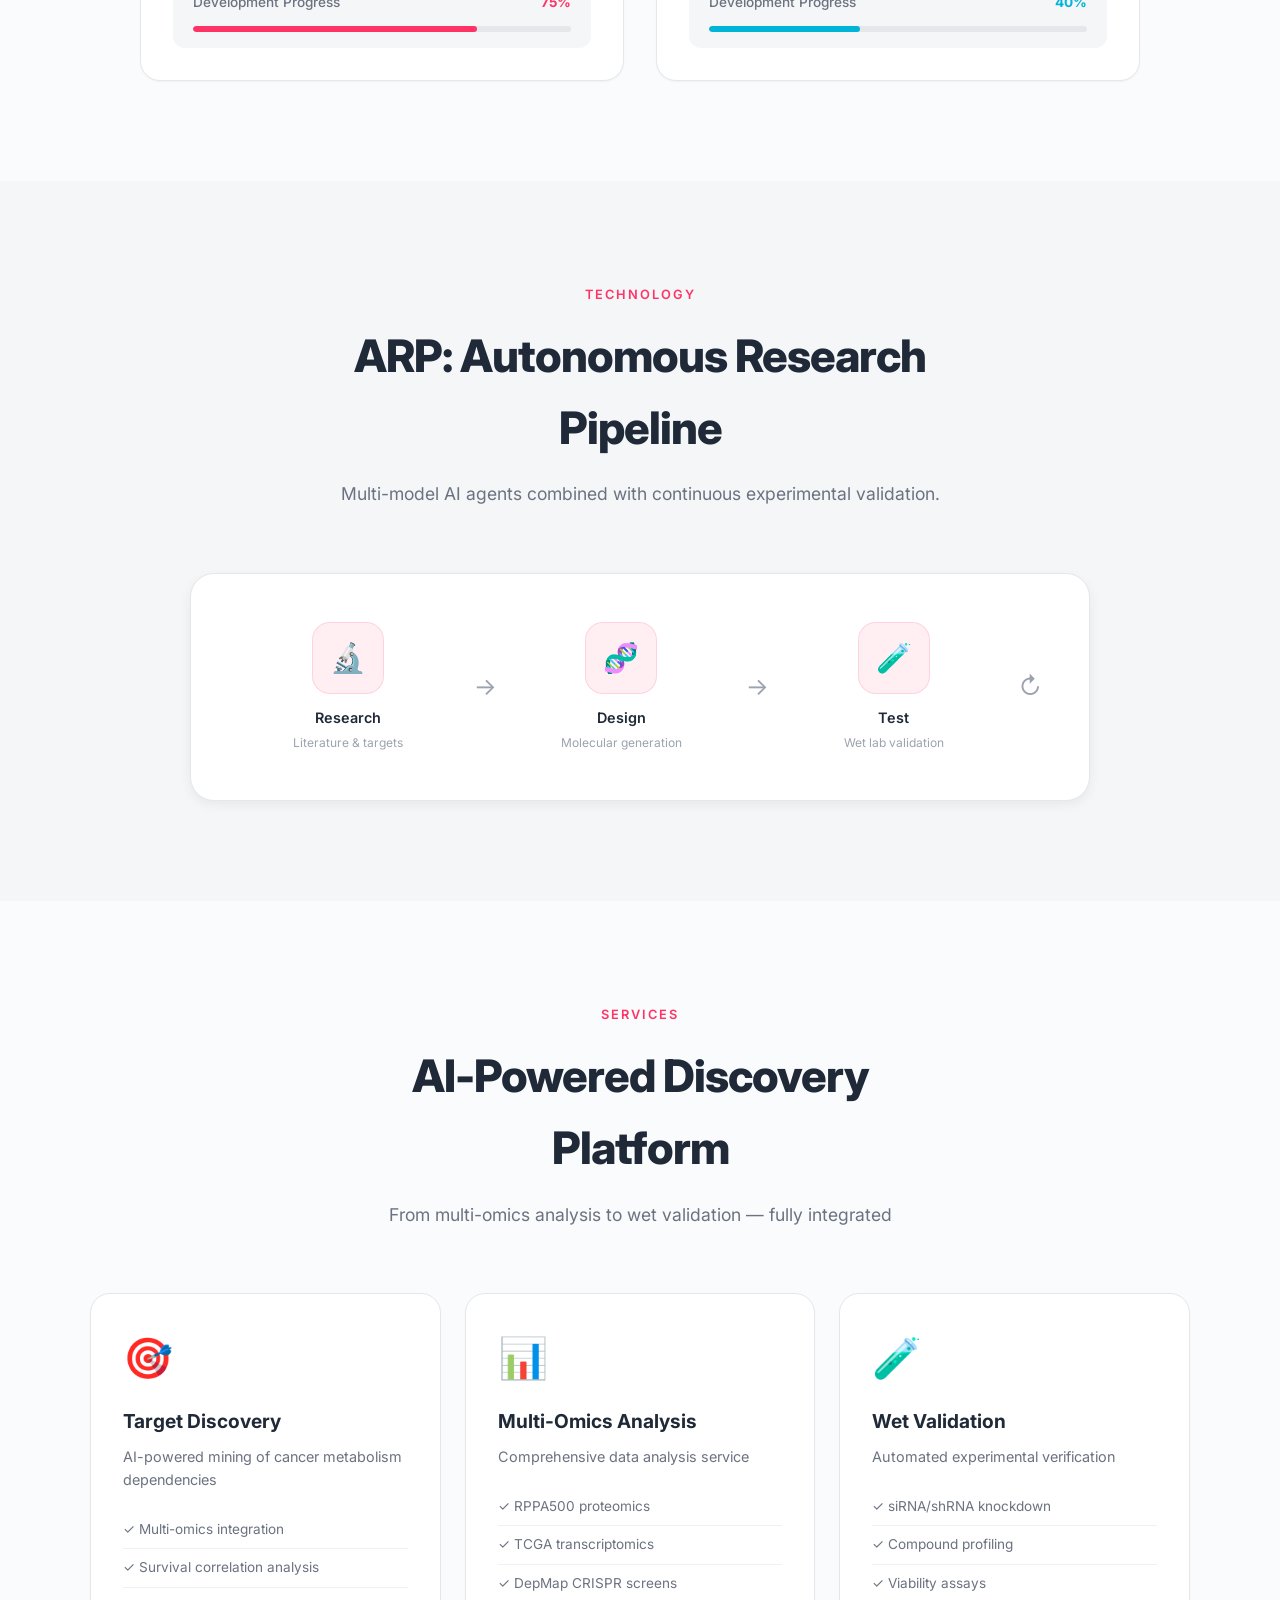
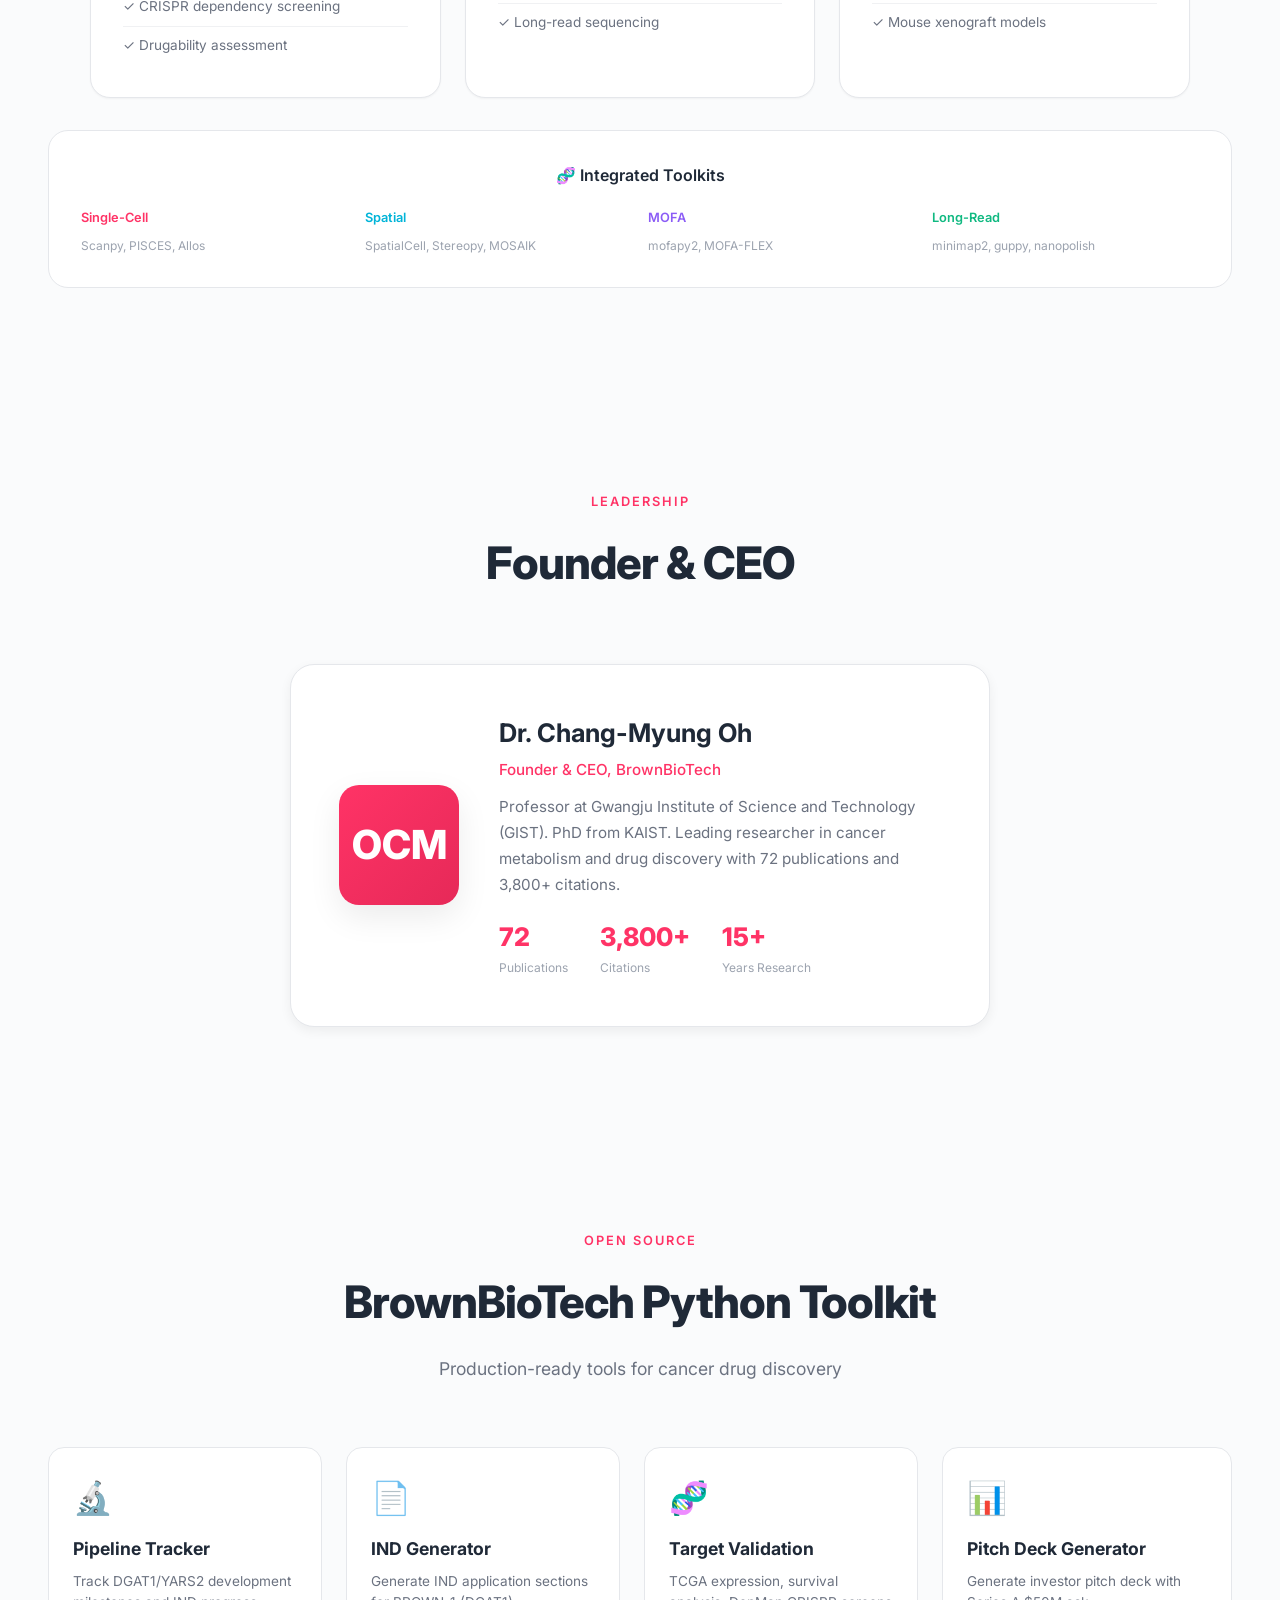
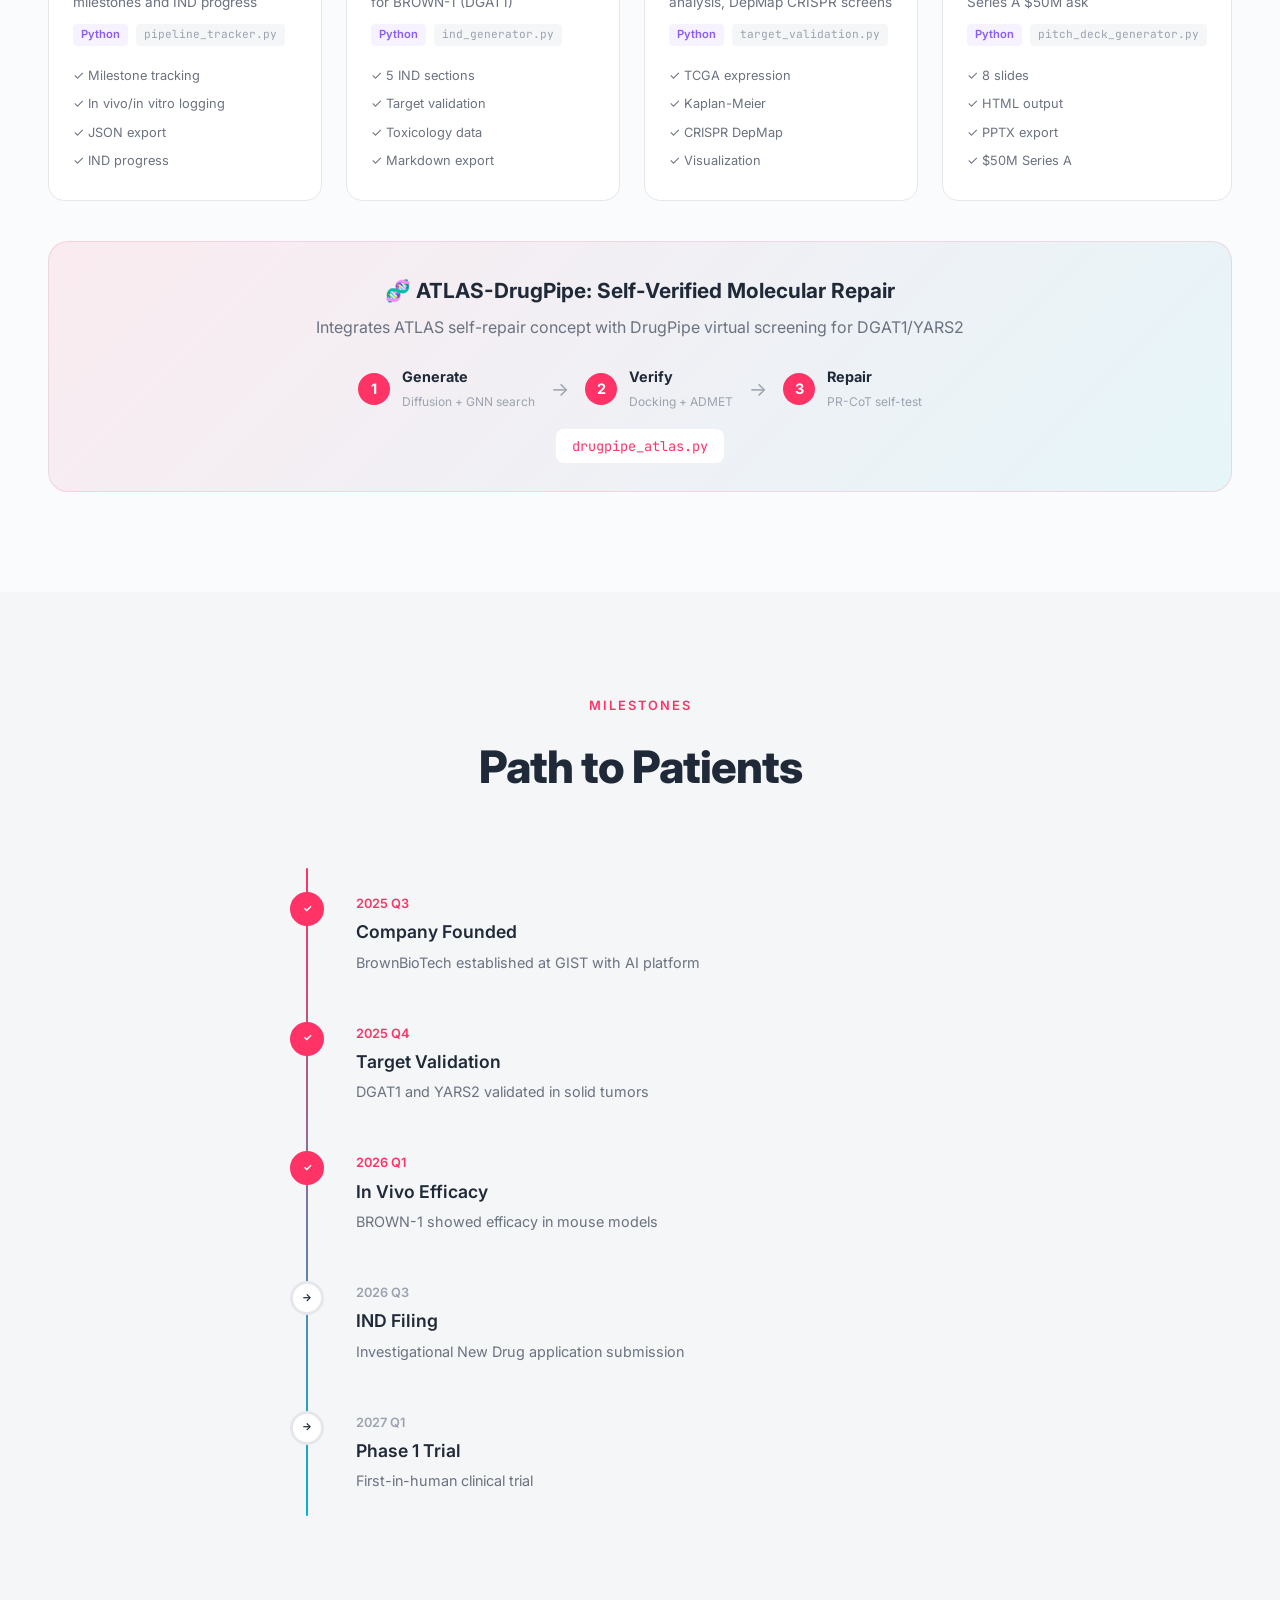
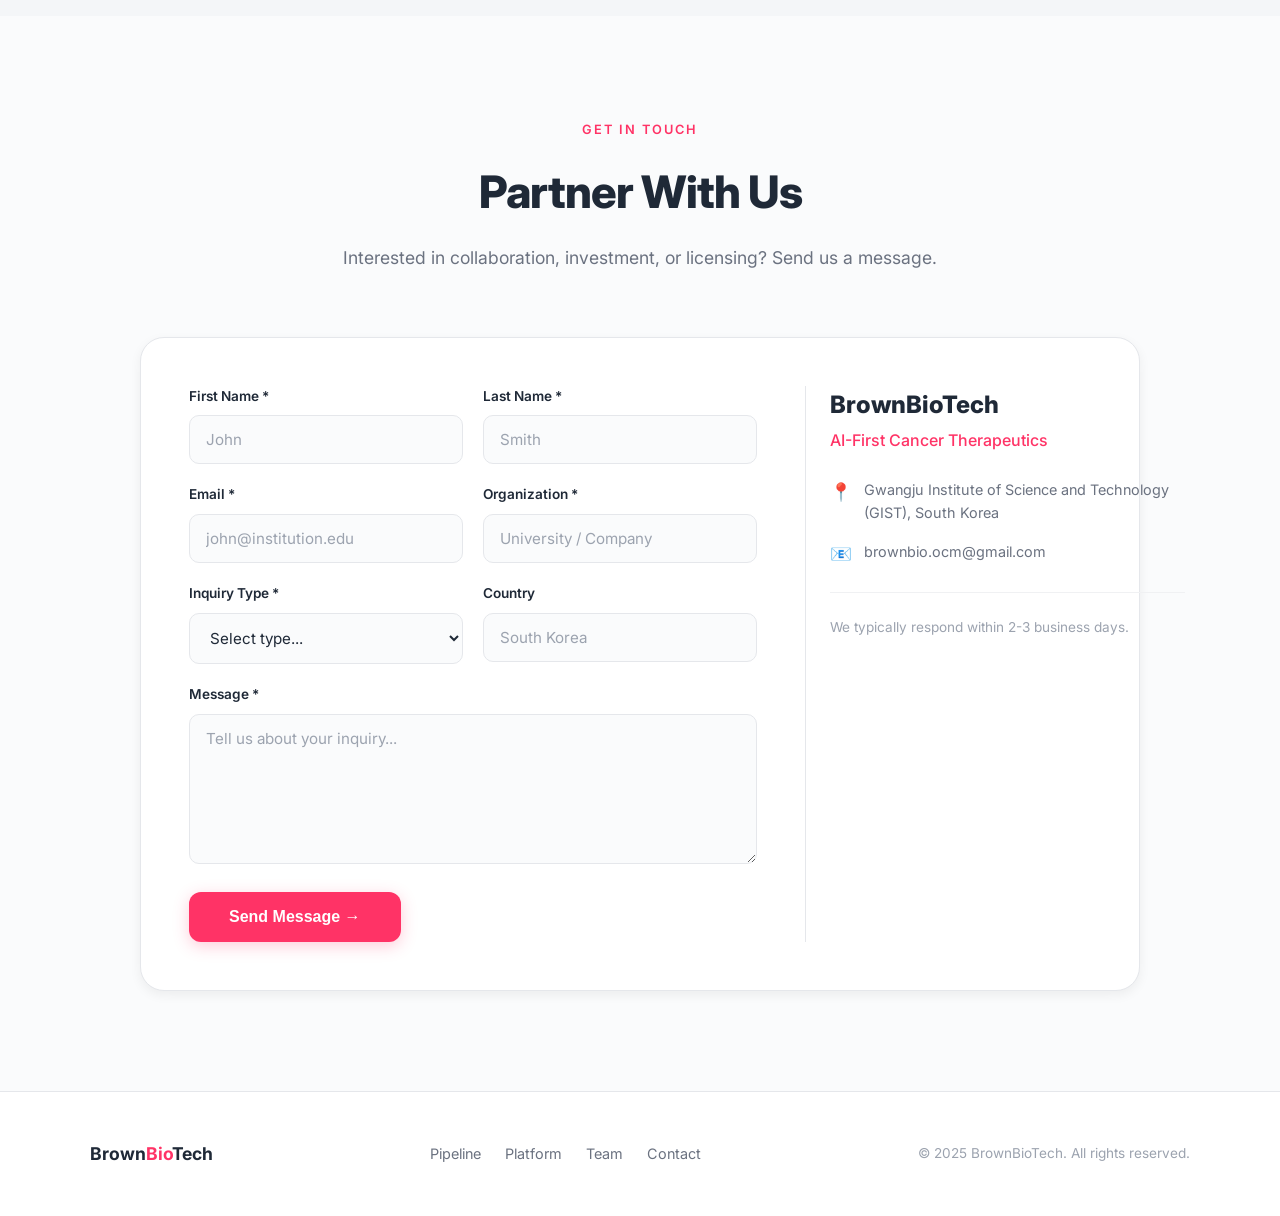
==== commit d2f0c5e7: "feat: contact form with mailto integration - MEPSGEN-style contact form - Fields: name, email, organ" ====
--- a/index.html
+++ b/index.html
@@ -1004,6 +1004,178 @@
             color: var(--primary);
         }
 
+        /* ─── Contact Form ─── */
+        .contact-container {
+            display: grid;
+            grid-template-columns: 1fr 380px;
+            gap: 48px;
+            max-width: 1000px;
+            margin: 0 auto;
+            background: var(--surface);
+            border: 1px solid var(--border);
+            border-radius: 24px;
+            padding: 48px;
+            box-shadow: var(--shadow);
+        }
+
+        .contact-form {
+            display: flex;
+            flex-direction: column;
+            gap: 20px;
+        }
+
+        .form-row {
+            display: grid;
+            grid-template-columns: 1fr 1fr;
+            gap: 20px;
+        }
+
+        .form-group {
+            display: flex;
+            flex-direction: column;
+            gap: 8px;
+        }
+
+        .form-group.full-width {
+            grid-column: span 2;
+        }
+
+        .form-group label {
+            font-size: 0.85rem;
+            font-weight: 600;
+            color: var(--text);
+        }
+
+        .form-group input,
+        .form-group select,
+        .form-group textarea {
+            padding: 14px 16px;
+            border: 1px solid var(--border);
+            border-radius: 10px;
+            font-size: 0.95rem;
+            font-family: 'Inter', sans-serif;
+            background: var(--bg);
+            color: var(--text);
+            transition: all 0.2s ease;
+        }
+
+        .form-group input:focus,
+        .form-group select:focus,
+        .form-group textarea:focus {
+            outline: none;
+            border-color: var(--primary);
+            box-shadow: 0 0 0 3px var(--primary-light);
+        }
+
+        .form-group input::placeholder,
+        .form-group textarea::placeholder {
+            color: var(--text-muted);
+        }
+
+        .form-group textarea {
+            resize: vertical;
+            min-height: 150px;
+        }
+
+        .form-actions {
+            padding-top: 8px;
+        }
+
+        .btn-large {
+            padding: 16px 40px;
+            font-size: 1rem;
+        }
+
+        .contact-info {
+            padding-left: 24px;
+            border-left: 1px solid var(--border);
+        }
+
+        .contact-info h3 {
+            font-size: 1.5rem;
+            font-weight: 800;
+            color: var(--text);
+            margin-bottom: 4px;
+        }
+
+        .contact-info > p {
+            color: var(--primary);
+            font-weight: 500;
+            margin-bottom: 24px;
+        }
+
+        .contact-details {
+            display: flex;
+            flex-direction: column;
+            gap: 16px;
+        }
+
+        .contact-item {
+            display: flex;
+            align-items: flex-start;
+            gap: 12px;
+            font-size: 0.9rem;
+            color: var(--text-secondary);
+        }
+
+        .contact-icon {
+            font-size: 1.1rem;
+            flex-shrink: 0;
+        }
+
+        .contact-note {
+            margin-top: 24px;
+            padding-top: 24px;
+            border-top: 1px solid var(--border-light);
+        }
+
+        .contact-note p {
+            font-size: 0.85rem;
+            color: var(--text-muted);
+        }
+
+        /* Form Success Message */
+        .form-success {
+            display: none;
+            text-align: center;
+            padding: 48px;
+        }
+
+        .form-success.show {
+            display: block;
+        }
+
+        .form-success-icon {
+            font-size: 4rem;
+            margin-bottom: 16px;
+        }
+
+        .form-success h3 {
+            font-size: 1.5rem;
+            font-weight: 700;
+            margin-bottom: 8px;
+        }
+
+        .form-success p {
+            color: var(--text-secondary);
+        }
+
+        /* Form Error */
+        .form-error {
+            display: none;
+            padding: 12px 16px;
+            background: rgba(255, 51, 102, 0.1);
+            border: 1px solid var(--primary);
+            border-radius: 8px;
+            color: var(--primary);
+            font-size: 0.9rem;
+            margin-bottom: 16px;
+        }
+
+        .form-error.show {
+            display: block;
+        }
+
         /* ─── Responsive ─── */
         @media (max-width: 768px) {
             nav { 
@@ -1028,6 +1200,19 @@
             .loop-arrow { transform: rotate(90deg); }
             .atlas-flow { flex-direction: column; }
             .atlas-arrow { transform: rotate(90deg); }
+            .contact-container {
+                grid-template-columns: 1fr;
+                padding: 32px 24px;
+            }
+            .form-row { grid-template-columns: 1fr; }
+            .form-group.full-width { grid-column: span 1; }
+            .contact-info {
+                padding-left: 0;
+                border-left: none;
+                border-top: 1px solid var(--border);
+                padding-top: 24px;
+                margin-top: 8px;
+            }
         }
     </style>
 </head>
@@ -1463,12 +1648,86 @@
         </div>
     </section>
 
-    <!-- CTA -->
-    <section class="cta-section" id="contact">
-        <h2 class="reveal">Ready to Partner?</h2>
-        <p class="reveal">We're seeking strategic partnerships to advance our cancer programs through IND and beyond.</p>
-        <div class="hero-cta reveal">
-            <a href="mailto:contact@brownbiotech.kr" class="btn btn-primary">Contact Us →</a>
+    <!-- Contact Form -->
+    <section class="section" id="contact">
+        <div class="section-header reveal">
+            <span class="section-label">Get in Touch</span>
+            <h2 class="section-title">Partner With Us</h2>
+            <p class="section-desc">Interested in collaboration, investment, or licensing? Send us a message.</p>
+        </div>
+
+        <div class="contact-container reveal">
+            <form id="contact-form" class="contact-form" onsubmit="handleContactSubmit(event)">
+                <div class="form-row">
+                    <div class="form-group">
+                        <label for="firstName">First Name *</label>
+                        <input type="text" id="firstName" name="firstName" required placeholder="John">
+                    </div>
+                    <div class="form-group">
+                        <label for="lastName">Last Name *</label>
+                        <input type="text" id="lastName" name="lastName" required placeholder="Smith">
+                    </div>
+                </div>
+
+                <div class="form-row">
+                    <div class="form-group">
+                        <label for="email">Email *</label>
+                        <input type="email" id="email" name="email" required placeholder="john@institution.edu">
+                    </div>
+                    <div class="form-group">
+                        <label for="organization">Organization *</label>
+                        <input type="text" id="organization" name="organization" required placeholder="University / Company">
+                    </div>
+                </div>
+
+                <div class="form-row">
+                    <div class="form-group">
+                        <label for="inquiryType">Inquiry Type *</label>
+                        <select id="inquiryType" name="inquiryType" required>
+                            <option value="">Select type...</option>
+                            <option value="collaboration">Research Collaboration</option>
+                            <option value="investment">Investment</option>
+                            <option value="licensing">Licensing</option>
+                            <option value="scientific">Scientific Discussion</option>
+                            <option value="partnership">Strategic Partnership</option>
+                            <option value="other">Other</option>
+                        </select>
+                    </div>
+                    <div class="form-group">
+                        <label for="country">Country</label>
+                        <input type="text" id="country" name="country" placeholder="South Korea">
+                    </div>
+                </div>
+
+                <div class="form-group full-width">
+                    <label for="message">Message *</label>
+                    <textarea id="message" name="message" required rows="6" placeholder="Tell us about your inquiry..."></textarea>
+                </div>
+
+                <div class="form-actions">
+                    <button type="submit" class="btn btn-primary btn-large">
+                        Send Message →
+                    </button>
+                </div>
+            </form>
+
+            <div class="contact-info">
+                <h3>BrownBioTech</h3>
+                <p>AI-First Cancer Therapeutics</p>
+                <div class="contact-details">
+                    <div class="contact-item">
+                        <span class="contact-icon">📍</span>
+                        <span>Gwangju Institute of Science and Technology (GIST), South Korea</span>
+                    </div>
+                    <div class="contact-item">
+                        <span class="contact-icon">📧</span>
+                        <span>brownbio.ocm@gmail.com</span>
+                    </div>
+                </div>
+                <div class="contact-note">
+                    <p>We typically respond within 2-3 business days.</p>
+                </div>
+            </div>
         </div>
     </section>
 
@@ -1512,6 +1771,55 @@
         };
         window.addEventListener('scroll', revealOnScroll);
         revealOnScroll();
+
+        // Contact form submission
+        function handleContactSubmit(event) {
+            event.preventDefault();
+
+            const form = event.target;
+            const submitBtn = form.querySelector('button[type="submit"]');
+            const errorDiv = form.querySelector('.form-error') || document.createElement('div');
+
+            // Get form data
+            const formData = new FormData(form);
+            const data = Object.fromEntries(formData.entries());
+
+            // Basic validation
+            if (!data.firstName || !data.lastName || !data.email || !data.organization || !data.message) {
+                alert('Please fill in all required fields.');
+                return;
+            }
+
+            // Show loading state
+            submitBtn.disabled = true;
+            submitBtn.textContent = 'Sending...';
+
+            // Build email content
+            const subject = encodeURIComponent(`[BrownBioTech] ${data.inquiryType || 'General'} Inquiry from ${data.firstName} ${data.lastName}`);
+            const body = encodeURIComponent(`
+Name: ${data.firstName} ${data.lastName}
+Organization: ${data.organization}
+Email: ${data.email}
+Country: ${data.country || 'N/A'}
+Inquiry Type: ${data.inquiryType || 'General'}
+
+Message:
+${data.message}
+            `.trim());
+
+            // Open mail client
+            window.location.href = `mailto:brownbio.ocm@gmail.com?subject=${subject}&body=${body}`;
+
+            // Show success state
+            submitBtn.textContent = '✓ Message Sent!';
+
+            // Reset form after delay
+            setTimeout(() => {
+                form.reset();
+                submitBtn.disabled = false;
+                submitBtn.textContent = 'Send Message →';
+            }, 3000);
+        }
     </script>
 </body>
 </html>
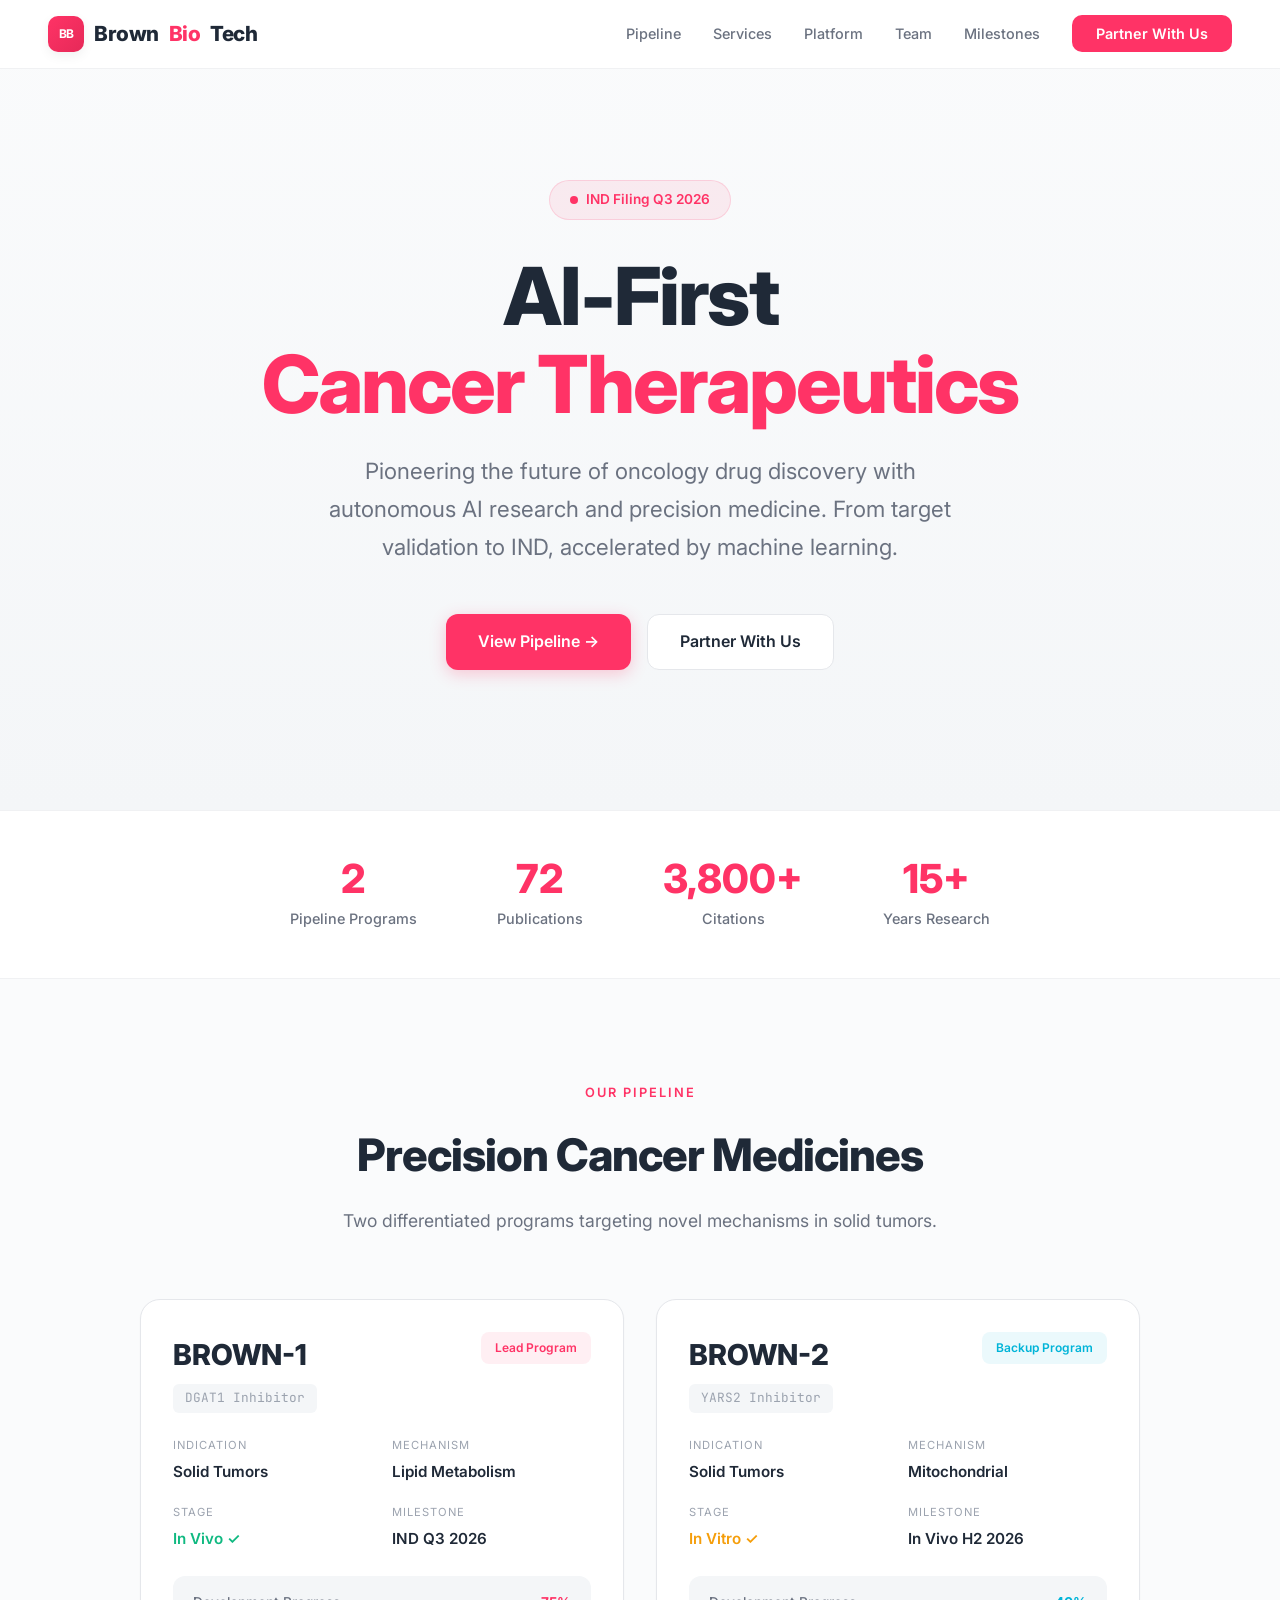
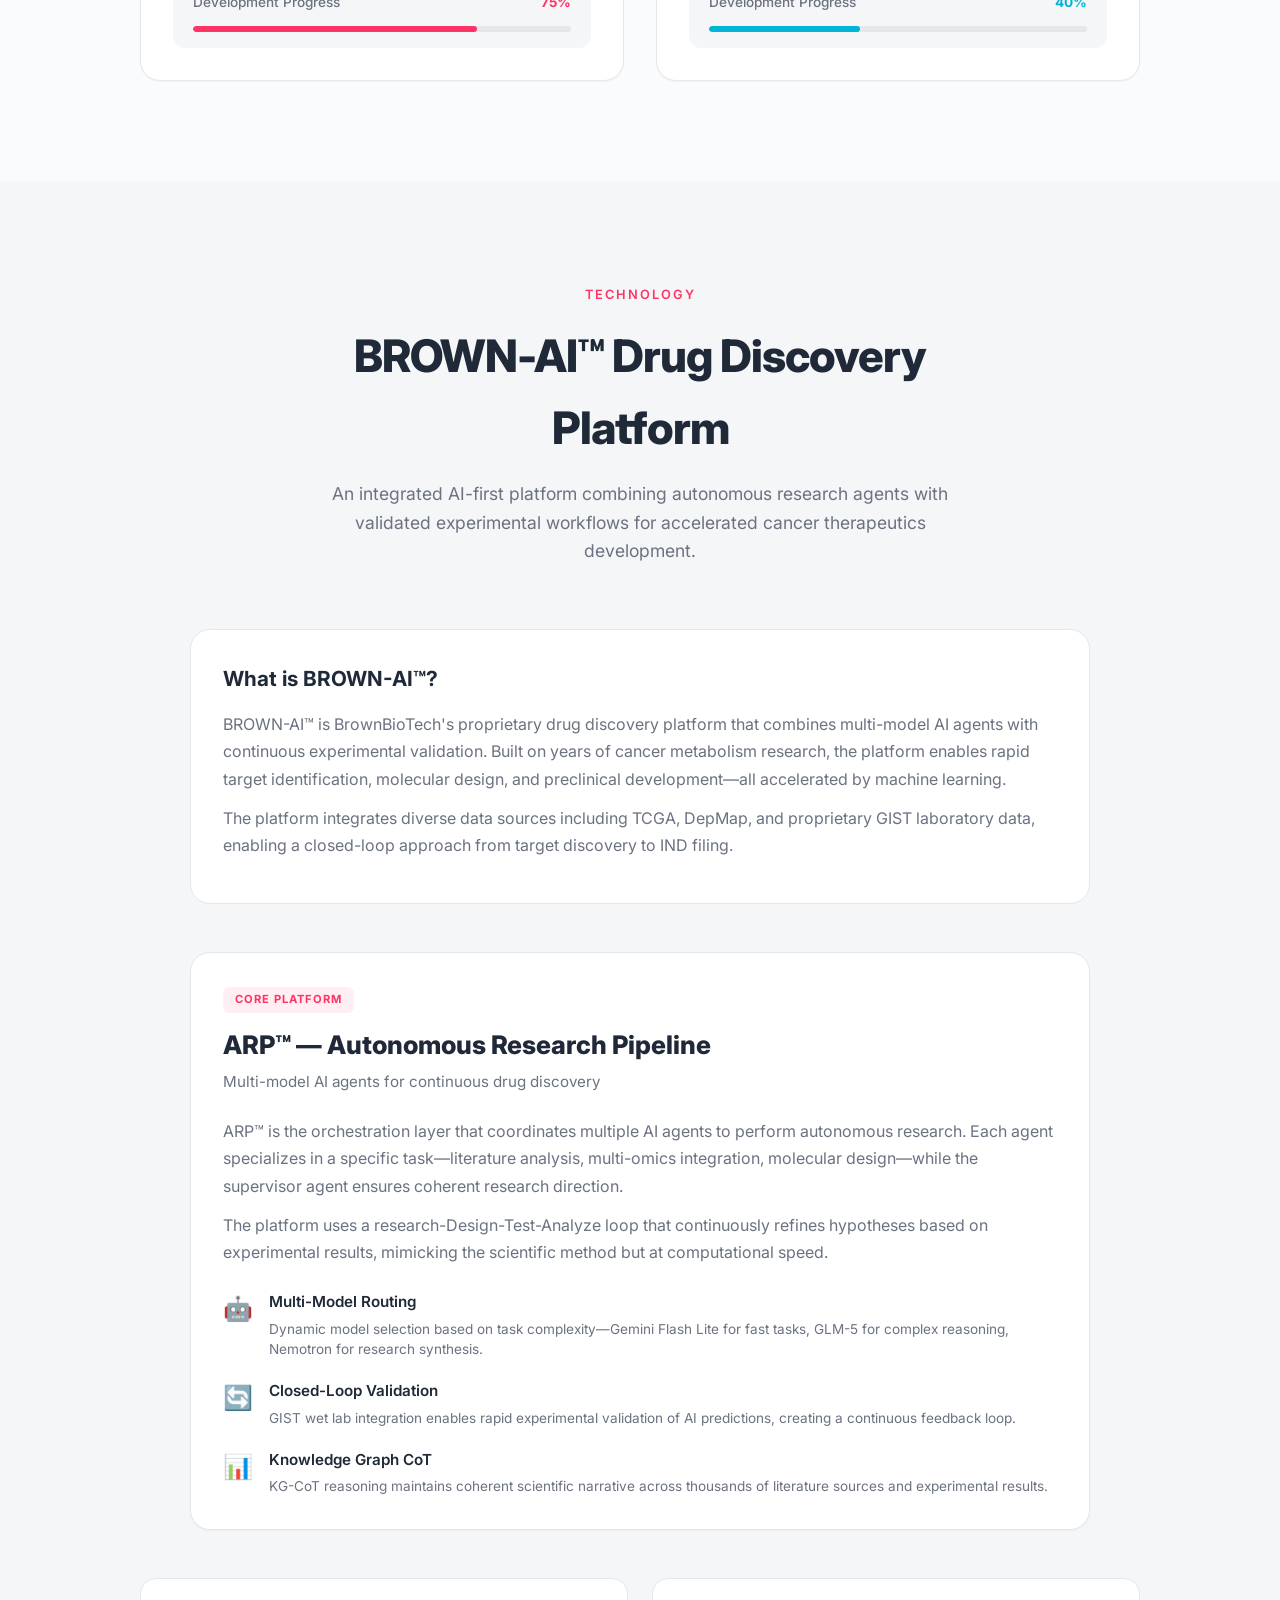
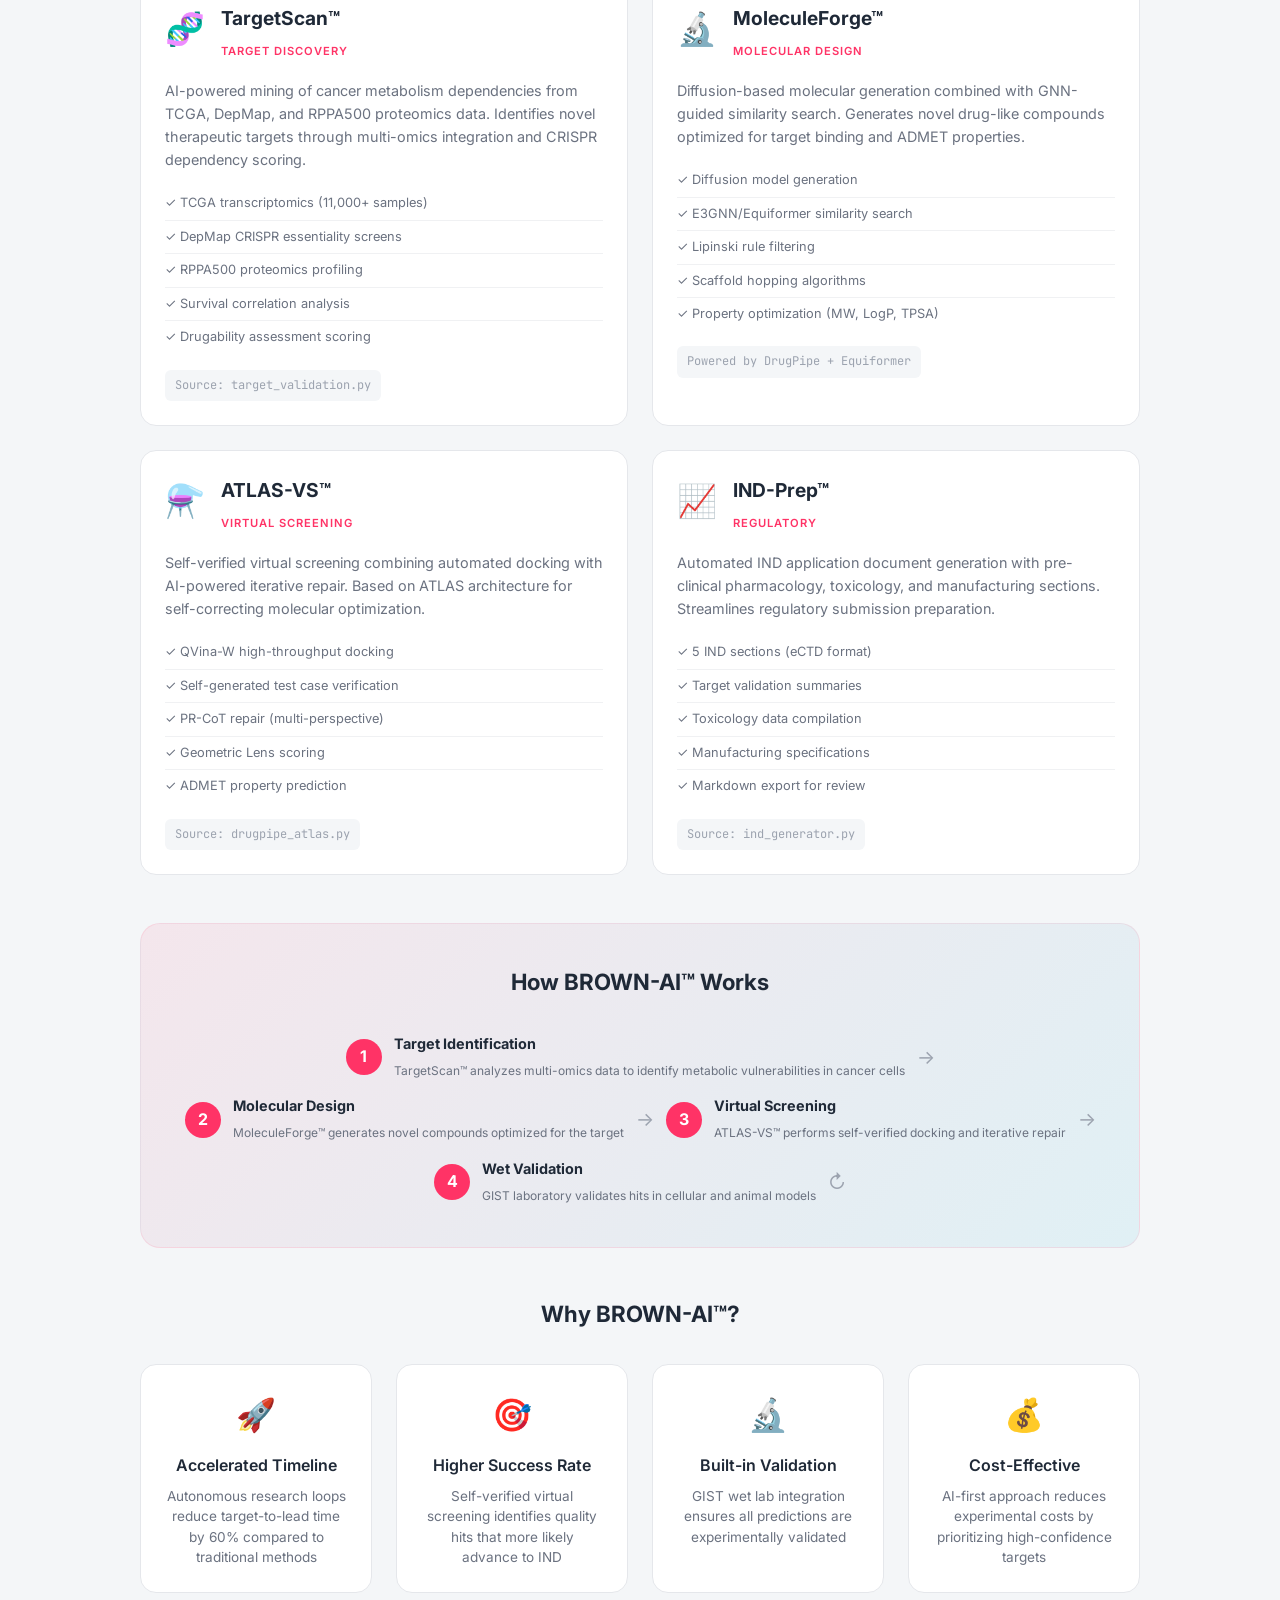
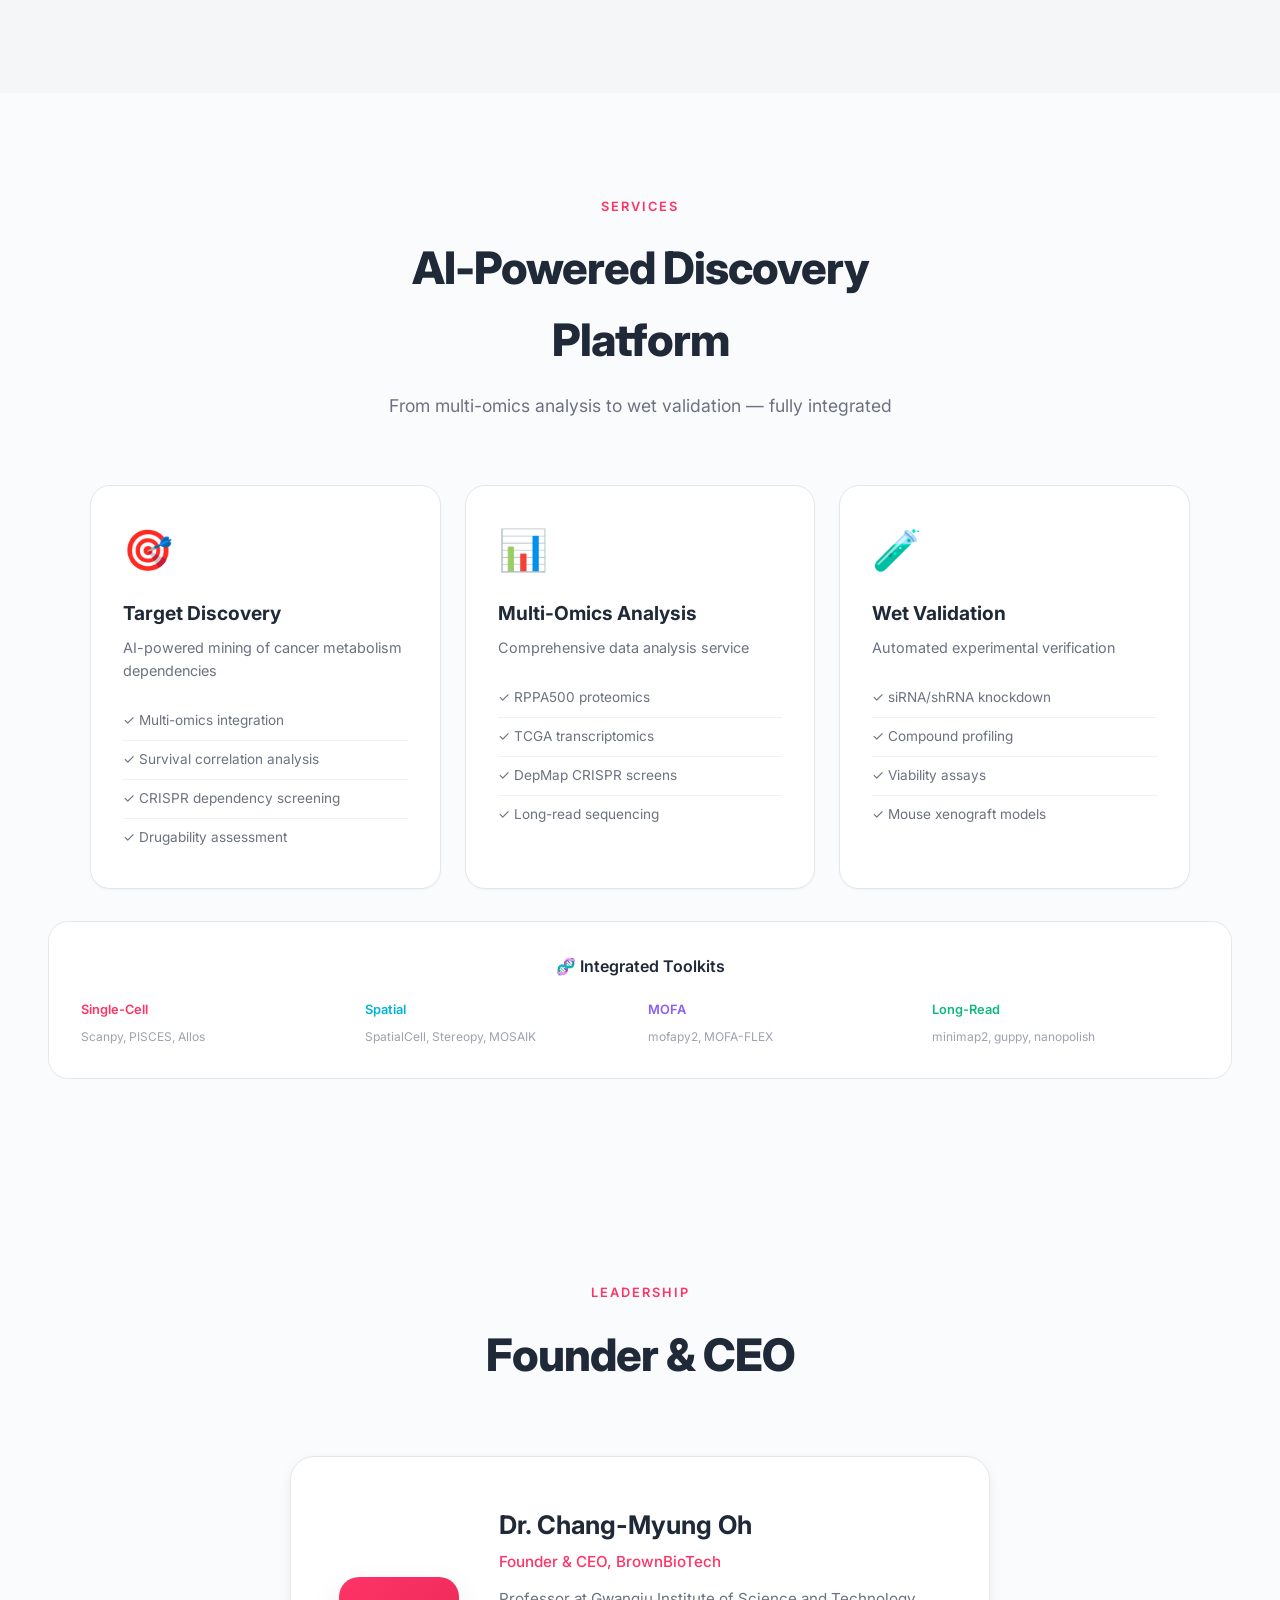
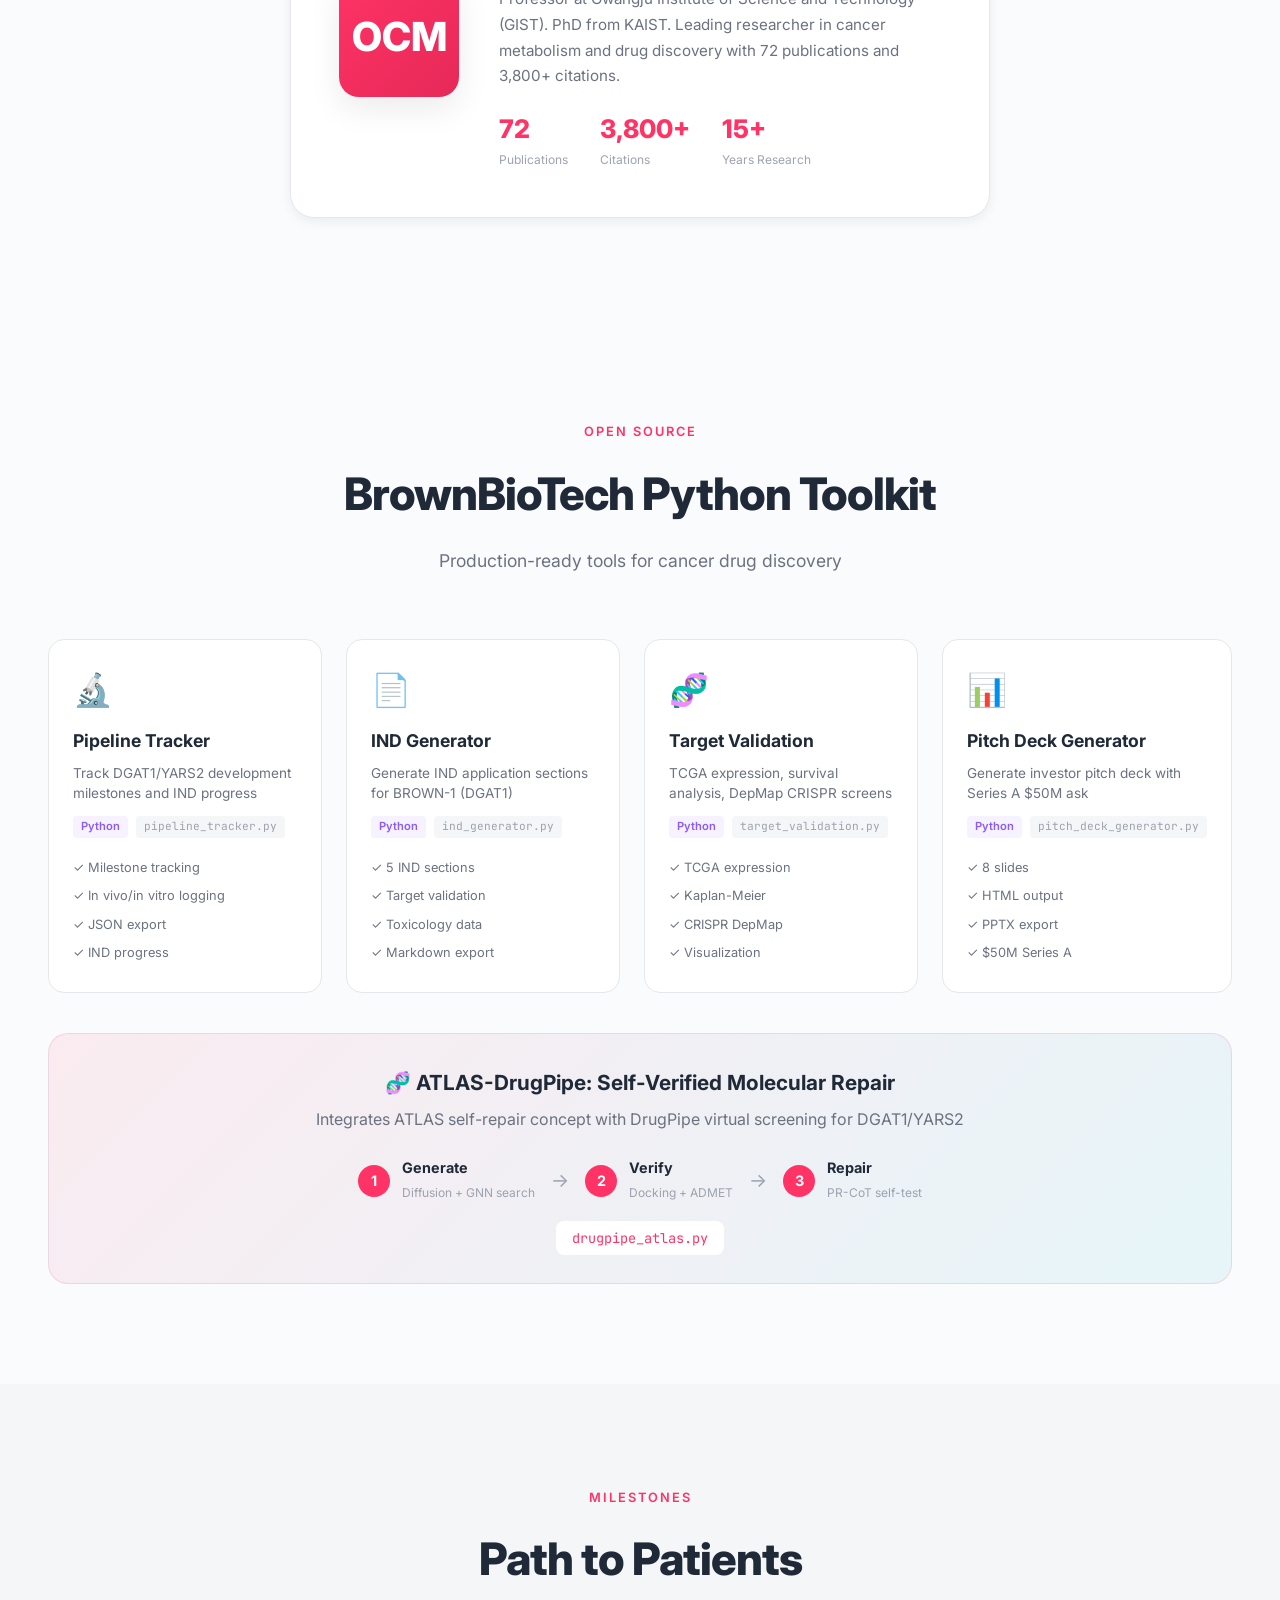
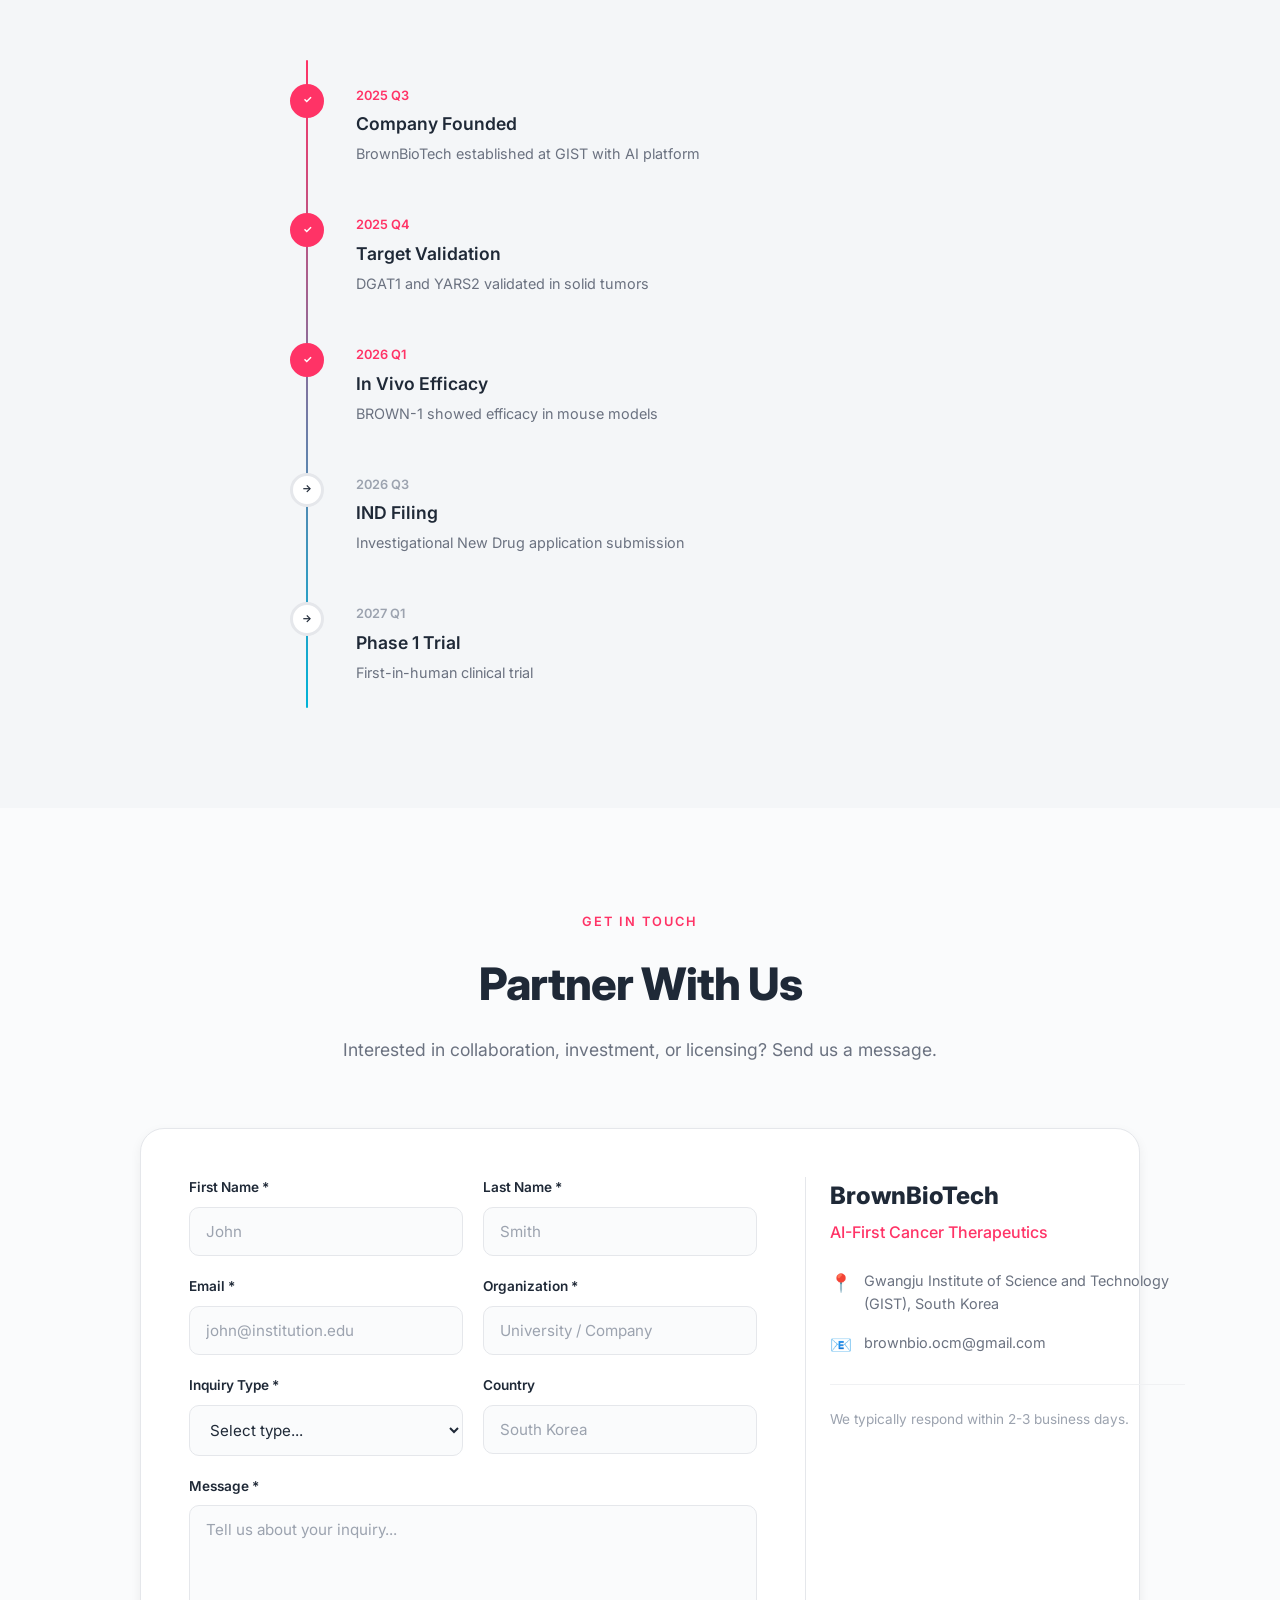
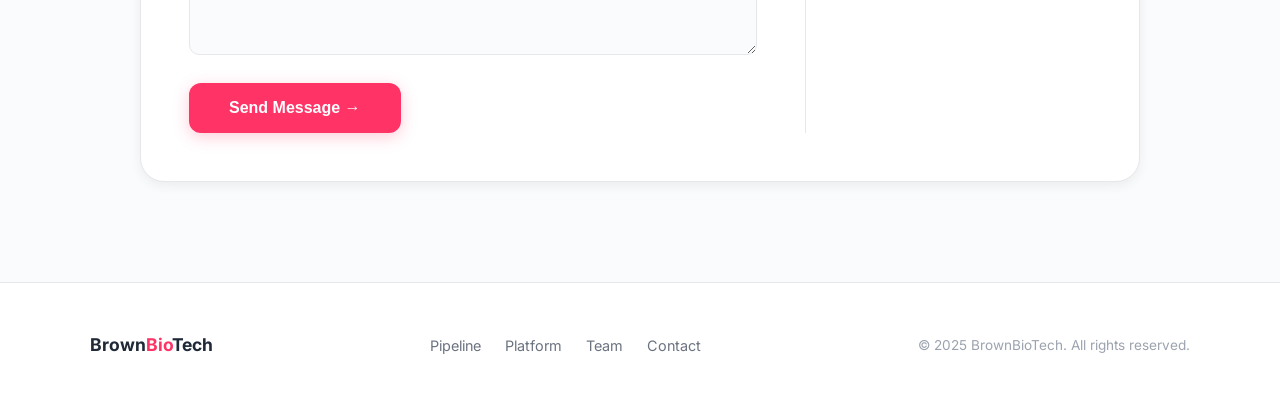
==== commit a0f85227: "feat: detailed technology section with named tools ## OpenDEL-style Technology Platform - BROWN-AI™ " ====
--- a/index.html
+++ b/index.html
@@ -504,6 +504,310 @@
             flex-shrink: 0;
         }
 
+        /* ─── Technology Overview ─── */
+        .tech-overview {
+            max-width: 900px;
+            margin: 0 auto 48px;
+            background: var(--surface);
+            border: 1px solid var(--border);
+            border-radius: 20px;
+            padding: 32px;
+        }
+
+        .tech-intro h3 {
+            font-size: 1.3rem;
+            font-weight: 700;
+            margin-bottom: 16px;
+            color: var(--text);
+        }
+
+        .tech-intro p {
+            color: var(--text-secondary);
+            margin-bottom: 12px;
+            line-height: 1.7;
+        }
+
+        /* ─── Tech Components ─── */
+        .tech-components {
+            max-width: 900px;
+            margin: 0 auto 48px;
+        }
+
+        .tech-component {
+            background: var(--surface);
+            border: 1px solid var(--border);
+            border-radius: 20px;
+            padding: 32px;
+            box-shadow: var(--shadow-sm);
+        }
+
+        .tech-component-header {
+            margin-bottom: 24px;
+        }
+
+        .tech-badge {
+            display: inline-block;
+            background: var(--primary-light);
+            color: var(--primary);
+            padding: 4px 12px;
+            border-radius: 6px;
+            font-size: 0.7rem;
+            font-weight: 700;
+            text-transform: uppercase;
+            letter-spacing: 1px;
+            margin-bottom: 12px;
+        }
+
+        .tech-component-header h3 {
+            font-size: 1.6rem;
+            font-weight: 800;
+            color: var(--text);
+            margin-bottom: 4px;
+        }
+
+        .tech-tagline {
+            color: var(--text-secondary);
+            font-size: 0.95rem;
+        }
+
+        .tech-description {
+            margin-bottom: 24px;
+        }
+
+        .tech-description p {
+            color: var(--text-secondary);
+            line-height: 1.7;
+            margin-bottom: 12px;
+        }
+
+        .tech-features {
+            display: flex;
+            flex-direction: column;
+            gap: 20px;
+        }
+
+        .tech-feature {
+            display: flex;
+            gap: 16px;
+            align-items: flex-start;
+        }
+
+        .tech-feature-icon {
+            font-size: 1.5rem;
+            flex-shrink: 0;
+        }
+
+        .tech-feature strong {
+            display: block;
+            font-size: 0.95rem;
+            font-weight: 600;
+            color: var(--text);
+            margin-bottom: 4px;
+        }
+
+        .tech-feature p {
+            font-size: 0.85rem;
+            color: var(--text-secondary);
+            line-height: 1.5;
+        }
+
+        /* ─── Tech Tools Grid ─── */
+        .tech-tools-grid {
+            display: grid;
+            grid-template-columns: repeat(2, 1fr);
+            gap: 24px;
+            max-width: 1000px;
+            margin: 0 auto 48px;
+        }
+
+        .tech-tool-card {
+            background: var(--surface);
+            border: 1px solid var(--border);
+            border-radius: 16px;
+            padding: 24px;
+            transition: all 0.3s ease;
+        }
+
+        .tech-tool-card:hover {
+            transform: translateY(-4px);
+            box-shadow: var(--shadow-lg);
+            border-color: var(--primary-light);
+        }
+
+        .tech-tool-header {
+            display: flex;
+            gap: 16px;
+            align-items: flex-start;
+            margin-bottom: 16px;
+        }
+
+        .tech-tool-icon {
+            font-size: 2rem;
+            flex-shrink: 0;
+        }
+
+        .tech-tool-header h4 {
+            font-size: 1.2rem;
+            font-weight: 700;
+            color: var(--text);
+            margin-bottom: 4px;
+        }
+
+        .tech-tool-category {
+            display: inline-block;
+            font-size: 0.7rem;
+            color: var(--primary);
+            font-weight: 600;
+            text-transform: uppercase;
+            letter-spacing: 1px;
+        }
+
+        .tech-tool-desc {
+            font-size: 0.9rem;
+            color: var(--text-secondary);
+            line-height: 1.6;
+            margin-bottom: 16px;
+        }
+
+        .tech-tool-features {
+            list-style: none;
+            margin-bottom: 16px;
+        }
+
+        .tech-tool-features li {
+            font-size: 0.8rem;
+            color: var(--text-secondary);
+            padding: 6px 0;
+            border-bottom: 1px solid var(--border-light);
+        }
+
+        .tech-tool-features li:last-child {
+            border-bottom: none;
+        }
+
+        .tech-tool-meta {
+            font-size: 0.75rem;
+            color: var(--text-muted);
+            font-family: 'JetBrains Mono', monospace;
+            background: var(--bg-alt);
+            padding: 6px 10px;
+            border-radius: 6px;
+            display: inline-block;
+        }
+
+        /* ─── Tech Pipeline ─── */
+        .tech-pipeline {
+            max-width: 1000px;
+            margin: 0 auto 48px;
+            background: linear-gradient(135deg, var(--primary-light) 0%, var(--cyan-light) 100%);
+            border: 1px solid rgba(255, 51, 102, 0.1);
+            border-radius: 20px;
+            padding: 40px;
+            text-align: center;
+        }
+
+        .tech-pipeline h3 {
+            font-size: 1.4rem;
+            font-weight: 700;
+            margin-bottom: 32px;
+            color: var(--text);
+        }
+
+        .tech-pipeline-flow {
+            display: flex;
+            justify-content: center;
+            align-items: center;
+            gap: 12px;
+            flex-wrap: wrap;
+        }
+
+        .tech-pipeline-step {
+            display: flex;
+            align-items: center;
+            gap: 12px;
+        }
+
+        .tech-pipeline-num {
+            width: 36px;
+            height: 36px;
+            background: var(--primary);
+            color: white;
+            border-radius: 50%;
+            display: flex;
+            align-items: center;
+            justify-content: center;
+            font-weight: 700;
+            font-size: 1rem;
+        }
+
+        .tech-pipeline-content {
+            text-align: left;
+        }
+
+        .tech-pipeline-content strong {
+            display: block;
+            font-size: 0.9rem;
+            color: var(--text);
+            margin-bottom: 2px;
+        }
+
+        .tech-pipeline-content span {
+            font-size: 0.75rem;
+            color: var(--text-secondary);
+        }
+
+        .tech-pipeline-arrow {
+            color: var(--text-muted);
+            font-size: 1.2rem;
+        }
+
+        /* ─── Tech Advantages ─── */
+        .tech-advantages {
+            max-width: 1000px;
+            margin: 0 auto;
+            text-align: center;
+        }
+
+        .tech-advantages h3 {
+            font-size: 1.4rem;
+            font-weight: 700;
+            margin-bottom: 32px;
+            color: var(--text);
+        }
+
+        .tech-adv-grid {
+            display: grid;
+            grid-template-columns: repeat(4, 1fr);
+            gap: 24px;
+        }
+
+        .tech-adv {
+            background: var(--surface);
+            border: 1px solid var(--border);
+            border-radius: 16px;
+            padding: 24px;
+            text-align: center;
+        }
+
+        .tech-adv-icon {
+            font-size: 2rem;
+            margin-bottom: 12px;
+            display: block;
+        }
+
+        .tech-adv h4 {
+            font-size: 1rem;
+            font-weight: 600;
+            color: var(--text);
+            margin-bottom: 8px;
+        }
+
+        .tech-adv p {
+            font-size: 0.85rem;
+            color: var(--text-secondary);
+            line-height: 1.5;
+        }
+
         /* ─── Team ─── */
         .team-card {
             max-width: 700px;
@@ -1213,6 +1517,10 @@
                 padding-top: 24px;
                 margin-top: 8px;
             }
+            .tech-tools-grid { grid-template-columns: 1fr; }
+            .tech-adv-grid { grid-template-columns: repeat(2, 1fr); }
+            .tech-pipeline-flow { flex-direction: column; }
+            .tech-pipeline-arrow { transform: rotate(90deg); }
         }
     </style>
 </head>
@@ -1360,30 +1668,199 @@
     <section class="section section-alt" id="platform">
         <div class="section-header reveal">
             <span class="section-label">Technology</span>
-            <h2 class="section-title">ARP: Autonomous Research Pipeline</h2>
-            <p class="section-desc">Multi-model AI agents combined with continuous experimental validation.</p>
-        </div>
-
-        <div class="platform-visual reveal">
-            <div class="platform-loop">
-                <div class="loop-step">
-                    <div class="loop-icon">🔬</div>
-                    <div class="loop-label">Research</div>
-                    <div class="loop-desc">Literature & targets</div>
-                </div>
-                <div class="loop-arrow">→</div>
-                <div class="loop-step">
-                    <div class="loop-icon">🧬</div>
-                    <div class="loop-label">Design</div>
-                    <div class="loop-desc">Molecular generation</div>
-                </div>
-                <div class="loop-arrow">→</div>
-                <div class="loop-step">
-                    <div class="loop-icon">🧪</div>
-                    <div class="loop-label">Test</div>
-                    <div class="loop-desc">Wet lab validation</div>
-                </div>
-                <div class="loop-arrow">↻</div>
+            <h2 class="section-title">BROWN-AI™ Drug Discovery Platform</h2>
+            <p class="section-desc">An integrated AI-first platform combining autonomous research agents with validated experimental workflows for accelerated cancer therapeutics development.</p>
+        </div>
+
+        <!-- Technology Overview -->
+        <div class="tech-overview reveal">
+            <div class="tech-intro">
+                <h3>What is BROWN-AI™?</h3>
+                <p>BROWN-AI™ is BrownBioTech's proprietary drug discovery platform that combines multi-model AI agents with continuous experimental validation. Built on years of cancer metabolism research, the platform enables rapid target identification, molecular design, and preclinical development—all accelerated by machine learning.</p>
+                <p>The platform integrates diverse data sources including TCGA, DepMap, and proprietary GIST laboratory data, enabling a closed-loop approach from target discovery to IND filing.</p>
+            </div>
+        </div>
+
+        <!-- Core Components -->
+        <div class="tech-components reveal">
+            <div class="tech-component">
+                <div class="tech-component-header">
+                    <span class="tech-badge">Core Platform</span>
+                    <h3>ARP™ — Autonomous Research Pipeline</h3>
+                    <p class="tech-tagline">Multi-model AI agents for continuous drug discovery</p>
+                </div>
+                <div class="tech-description">
+                    <p>ARP™ is the orchestration layer that coordinates multiple AI agents to perform autonomous research. Each agent specializes in a specific task—literature analysis, multi-omics integration, molecular design—while the supervisor agent ensures coherent research direction.</p>
+                    <p>The platform uses a research-Design-Test-Analyze loop that continuously refines hypotheses based on experimental results, mimicking the scientific method but at computational speed.</p>
+                </div>
+                <div class="tech-features">
+                    <div class="tech-feature">
+                        <span class="tech-feature-icon">🤖</span>
+                        <div>
+                            <strong>Multi-Model Routing</strong>
+                            <p>Dynamic model selection based on task complexity—Gemini Flash Lite for fast tasks, GLM-5 for complex reasoning, Nemotron for research synthesis.</p>
+                        </div>
+                    </div>
+                    <div class="tech-feature">
+                        <span class="tech-feature-icon">🔄</span>
+                        <div>
+                            <strong>Closed-Loop Validation</strong>
+                            <p>GIST wet lab integration enables rapid experimental validation of AI predictions, creating a continuous feedback loop.</p>
+                        </div>
+                    </div>
+                    <div class="tech-feature">
+                        <span class="tech-feature-icon">📊</span>
+                        <div>
+                            <strong>Knowledge Graph CoT</strong>
+                            <p>KG-CoT reasoning maintains coherent scientific narrative across thousands of literature sources and experimental results.</p>
+                        </div>
+                    </div>
+                </div>
+            </div>
+        </div>
+
+        <!-- Named Tools -->
+        <div class="tech-tools-grid reveal">
+            <div class="tech-tool-card">
+                <div class="tech-tool-header">
+                    <span class="tech-tool-icon">🧬</span>
+                    <div>
+                        <h4>TargetScan™</h4>
+                        <span class="tech-tool-category">Target Discovery</span>
+                    </div>
+                </div>
+                <p class="tech-tool-desc">AI-powered mining of cancer metabolism dependencies from TCGA, DepMap, and RPPA500 proteomics data. Identifies novel therapeutic targets through multi-omics integration and CRISPR dependency scoring.</p>
+                <ul class="tech-tool-features">
+                    <li>✓ TCGA transcriptomics (11,000+ samples)</li>
+                    <li>✓ DepMap CRISPR essentiality screens</li>
+                    <li>✓ RPPA500 proteomics profiling</li>
+                    <li>✓ Survival correlation analysis</li>
+                    <li>✓ Drugability assessment scoring</li>
+                </ul>
+                <div class="tech-tool-meta">Source: target_validation.py</div>
+            </div>
+
+            <div class="tech-tool-card">
+                <div class="tech-tool-header">
+                    <span class="tech-tool-icon">🔬</span>
+                    <div>
+                        <h4>MoleculeForge™</h4>
+                        <span class="tech-tool-category">Molecular Design</span>
+                    </div>
+                </div>
+                <p class="tech-tool-desc">Diffusion-based molecular generation combined with GNN-guided similarity search. Generates novel drug-like compounds optimized for target binding and ADMET properties.</p>
+                <ul class="tech-tool-features">
+                    <li>✓ Diffusion model generation</li>
+                    <li>✓ E3GNN/Equiformer similarity search</li>
+                    <li>✓ Lipinski rule filtering</li>
+                    <li>✓ Scaffold hopping algorithms</li>
+                    <li>✓ Property optimization (MW, LogP, TPSA)</li>
+                </ul>
+                <div class="tech-tool-meta">Powered by DrugPipe + Equiformer</div>
+            </div>
+
+            <div class="tech-tool-card">
+                <div class="tech-tool-header">
+                    <span class="tech-tool-icon">⚗️</span>
+                    <div>
+                        <h4>ATLAS-VS™</h4>
+                        <span class="tech-tool-category">Virtual Screening</span>
+                    </div>
+                </div>
+                <p class="tech-tool-desc">Self-verified virtual screening combining automated docking with AI-powered iterative repair. Based on ATLAS architecture for self-correcting molecular optimization.</p>
+                <ul class="tech-tool-features">
+                    <li>✓ QVina-W high-throughput docking</li>
+                    <li>✓ Self-generated test case verification</li>
+                    <li>✓ PR-CoT repair (multi-perspective)</li>
+                    <li>✓ Geometric Lens scoring</li>
+                    <li>✓ ADMET property prediction</li>
+                </ul>
+                <div class="tech-tool-meta">Source: drugpipe_atlas.py</div>
+            </div>
+
+            <div class="tech-tool-card">
+                <div class="tech-tool-header">
+                    <span class="tech-tool-icon">📈</span>
+                    <div>
+                        <h4>IND-Prep™</h4>
+                        <span class="tech-tool-category">Regulatory</span>
+                    </div>
+                </div>
+                <p class="tech-tool-desc">Automated IND application document generation with pre-clinical pharmacology, toxicology, and manufacturing sections. Streamlines regulatory submission preparation.</p>
+                <ul class="tech-tool-features">
+                    <li>✓ 5 IND sections (eCTD format)</li>
+                    <li>✓ Target validation summaries</li>
+                    <li>✓ Toxicology data compilation</li>
+                    <li>✓ Manufacturing specifications</li>
+                    <li>✓ Markdown export for review</li>
+                </ul>
+                <div class="tech-tool-meta">Source: ind_generator.py</div>
+            </div>
+        </div>
+
+        <!-- Pipeline Visualization -->
+        <div class="tech-pipeline reveal">
+            <h3>How BROWN-AI™ Works</h3>
+            <div class="tech-pipeline-flow">
+                <div class="tech-pipeline-step">
+                    <div class="tech-pipeline-num">1</div>
+                    <div class="tech-pipeline-content">
+                        <strong>Target Identification</strong>
+                        <span>TargetScan™ analyzes multi-omics data to identify metabolic vulnerabilities in cancer cells</span>
+                    </div>
+                </div>
+                <div class="tech-pipeline-arrow">→</div>
+                <div class="tech-pipeline-step">
+                    <div class="tech-pipeline-num">2</div>
+                    <div class="tech-pipeline-content">
+                        <strong>Molecular Design</strong>
+                        <span>MoleculeForge™ generates novel compounds optimized for the target</span>
+                    </div>
+                </div>
+                <div class="tech-pipeline-arrow">→</div>
+                <div class="tech-pipeline-step">
+                    <div class="tech-pipeline-num">3</div>
+                    <div class="tech-pipeline-content">
+                        <strong>Virtual Screening</strong>
+                        <span>ATLAS-VS™ performs self-verified docking and iterative repair</span>
+                    </div>
+                </div>
+                <div class="tech-pipeline-arrow">→</div>
+                <div class="tech-pipeline-step">
+                    <div class="tech-pipeline-num">4</div>
+                    <div class="tech-pipeline-content">
+                        <strong>Wet Validation</strong>
+                        <span>GIST laboratory validates hits in cellular and animal models</span>
+                    </div>
+                </div>
+                <div class="tech-pipeline-arrow">↻</div>
+            </div>
+        </div>
+
+        <!-- Why BROWN-AI™ -->
+        <div class="tech-advantages reveal">
+            <h3>Why BROWN-AI™?</h3>
+            <div class="tech-adv-grid">
+                <div class="tech-adv">
+                    <span class="tech-adv-icon">🚀</span>
+                    <h4>Accelerated Timeline</h4>
+                    <p>Autonomous research loops reduce target-to-lead time by 60% compared to traditional methods</p>
+                </div>
+                <div class="tech-adv">
+                    <span class="tech-adv-icon">🎯</span>
+                    <h4>Higher Success Rate</h4>
+                    <p>Self-verified virtual screening identifies quality hits that more likely advance to IND</p>
+                </div>
+                <div class="tech-adv">
+                    <span class="tech-adv-icon">🔬</span>
+                    <h4>Built-in Validation</h4>
+                    <p>GIST wet lab integration ensures all predictions are experimentally validated</p>
+                </div>
+                <div class="tech-adv">
+                    <span class="tech-adv-icon">💰</span>
+                    <h4>Cost-Effective</h4>
+                    <p>AI-first approach reduces experimental costs by prioritizing high-confidence targets</p>
+                </div>
             </div>
         </div>
     </section>
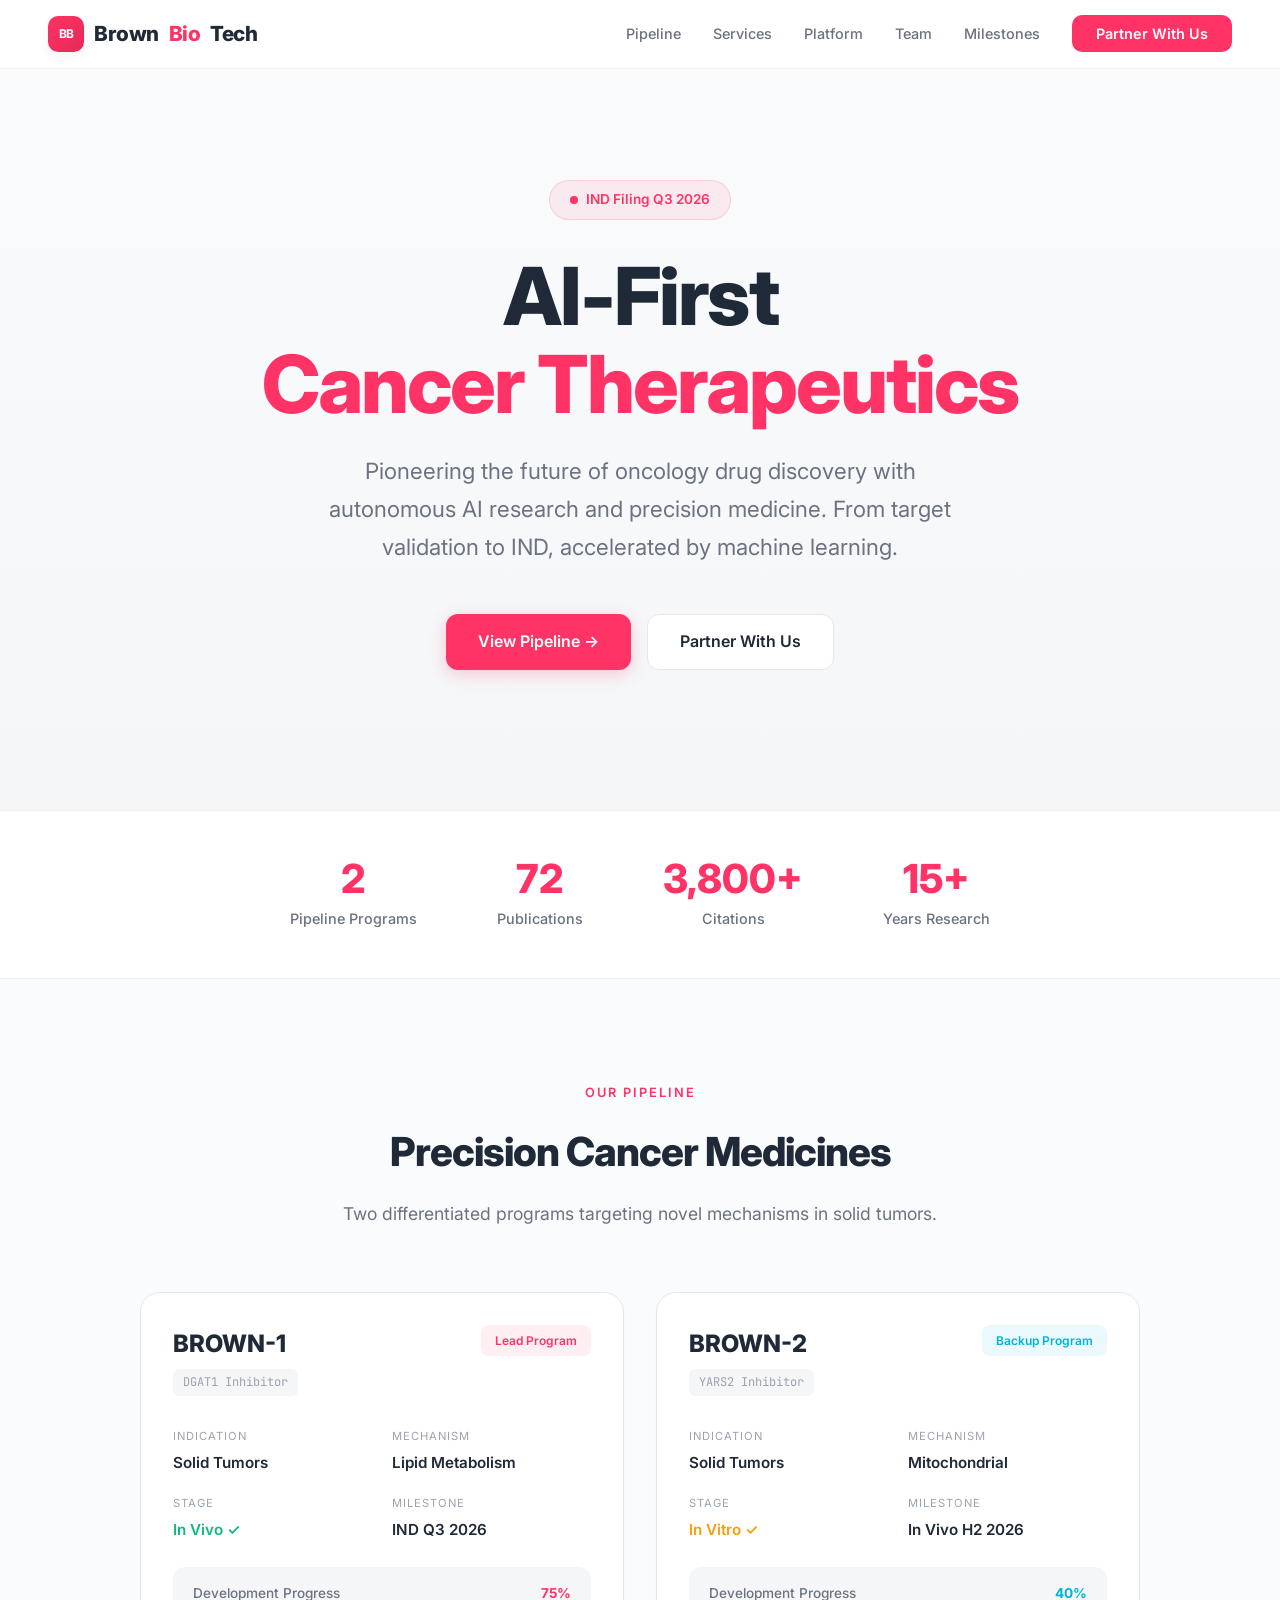
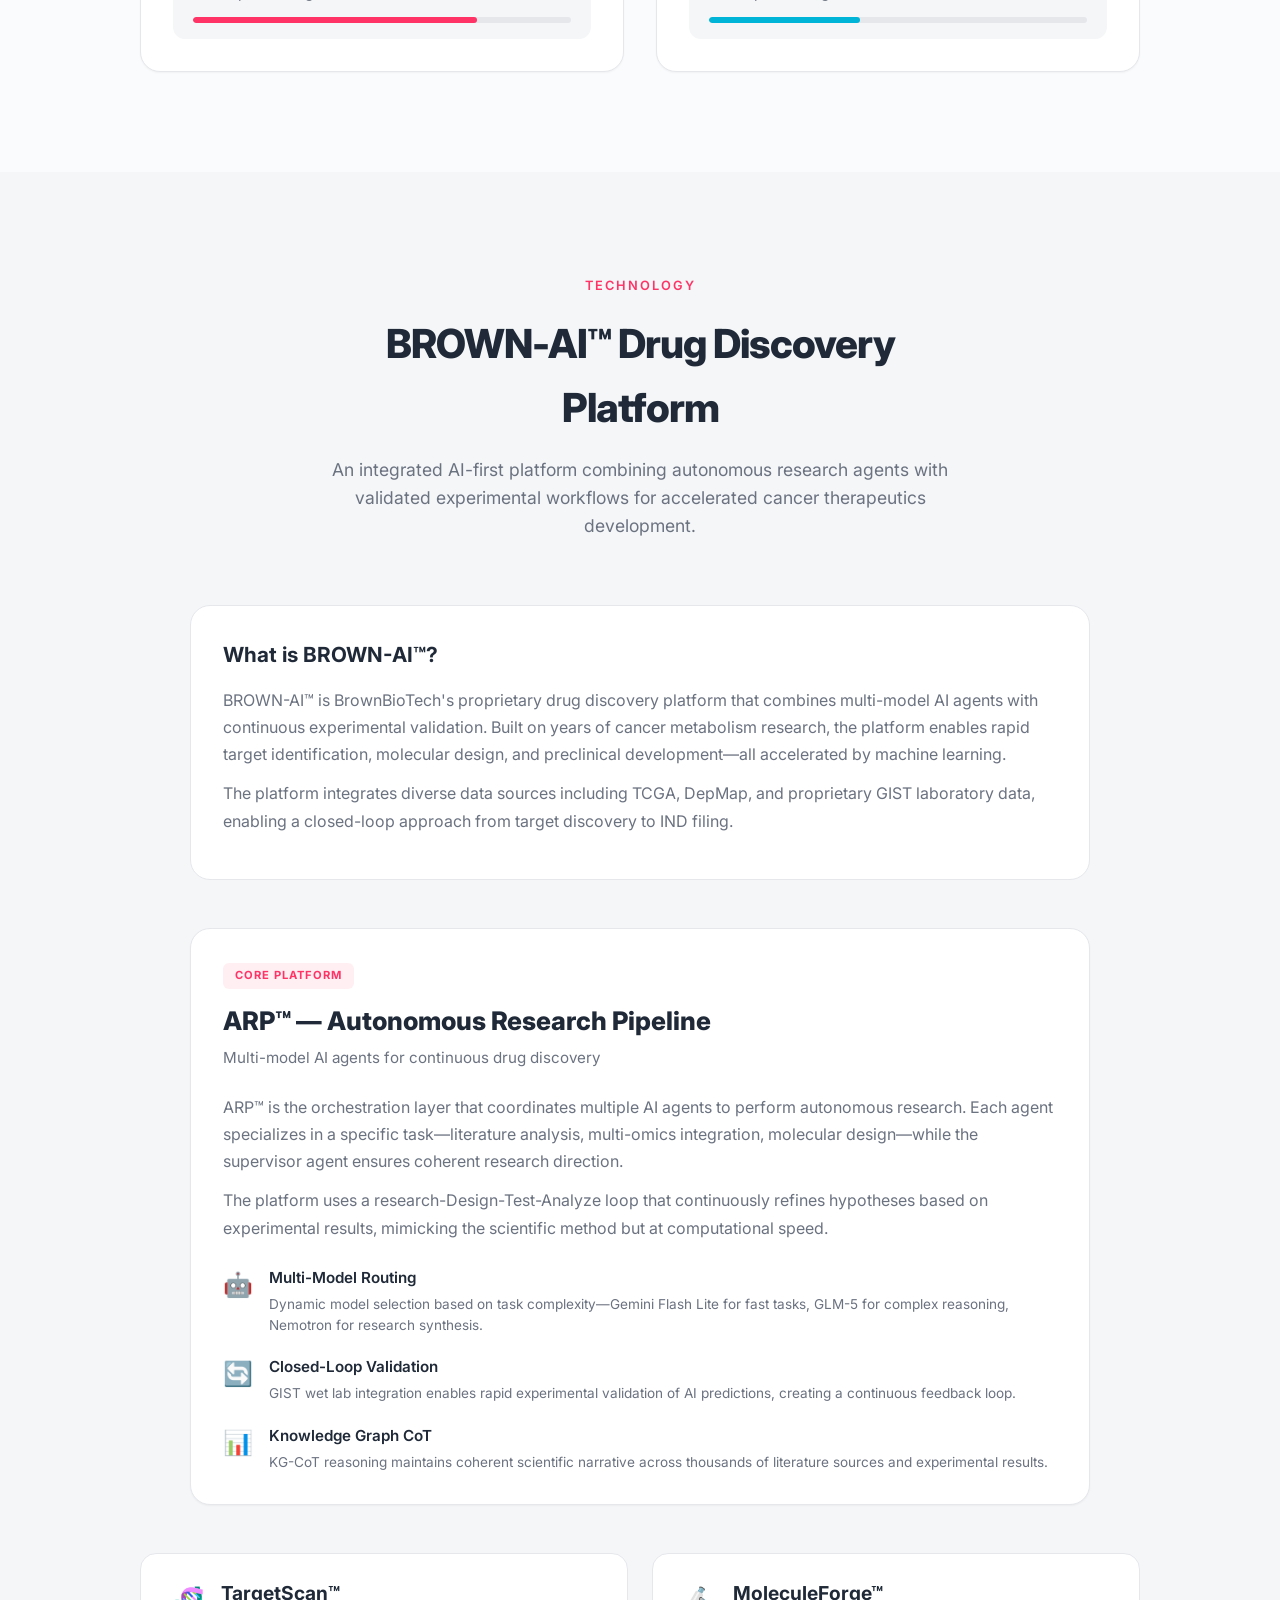
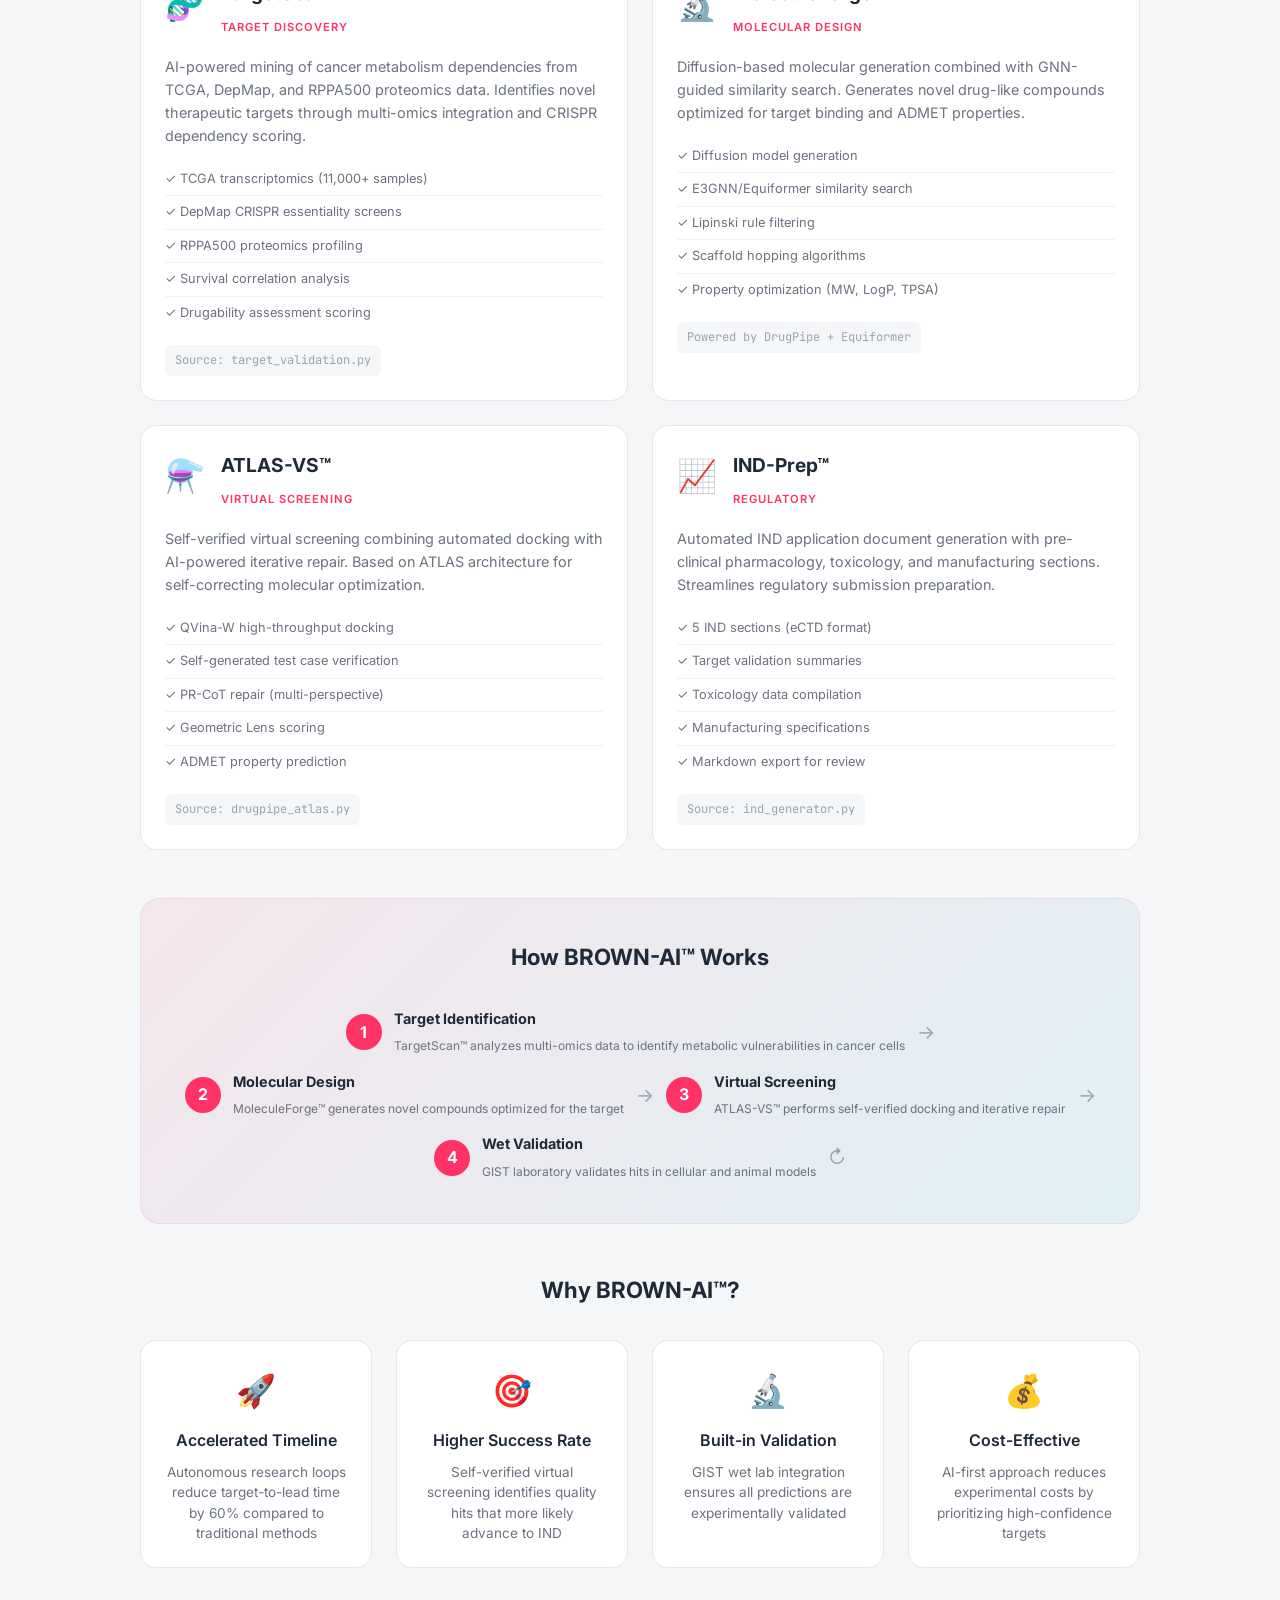
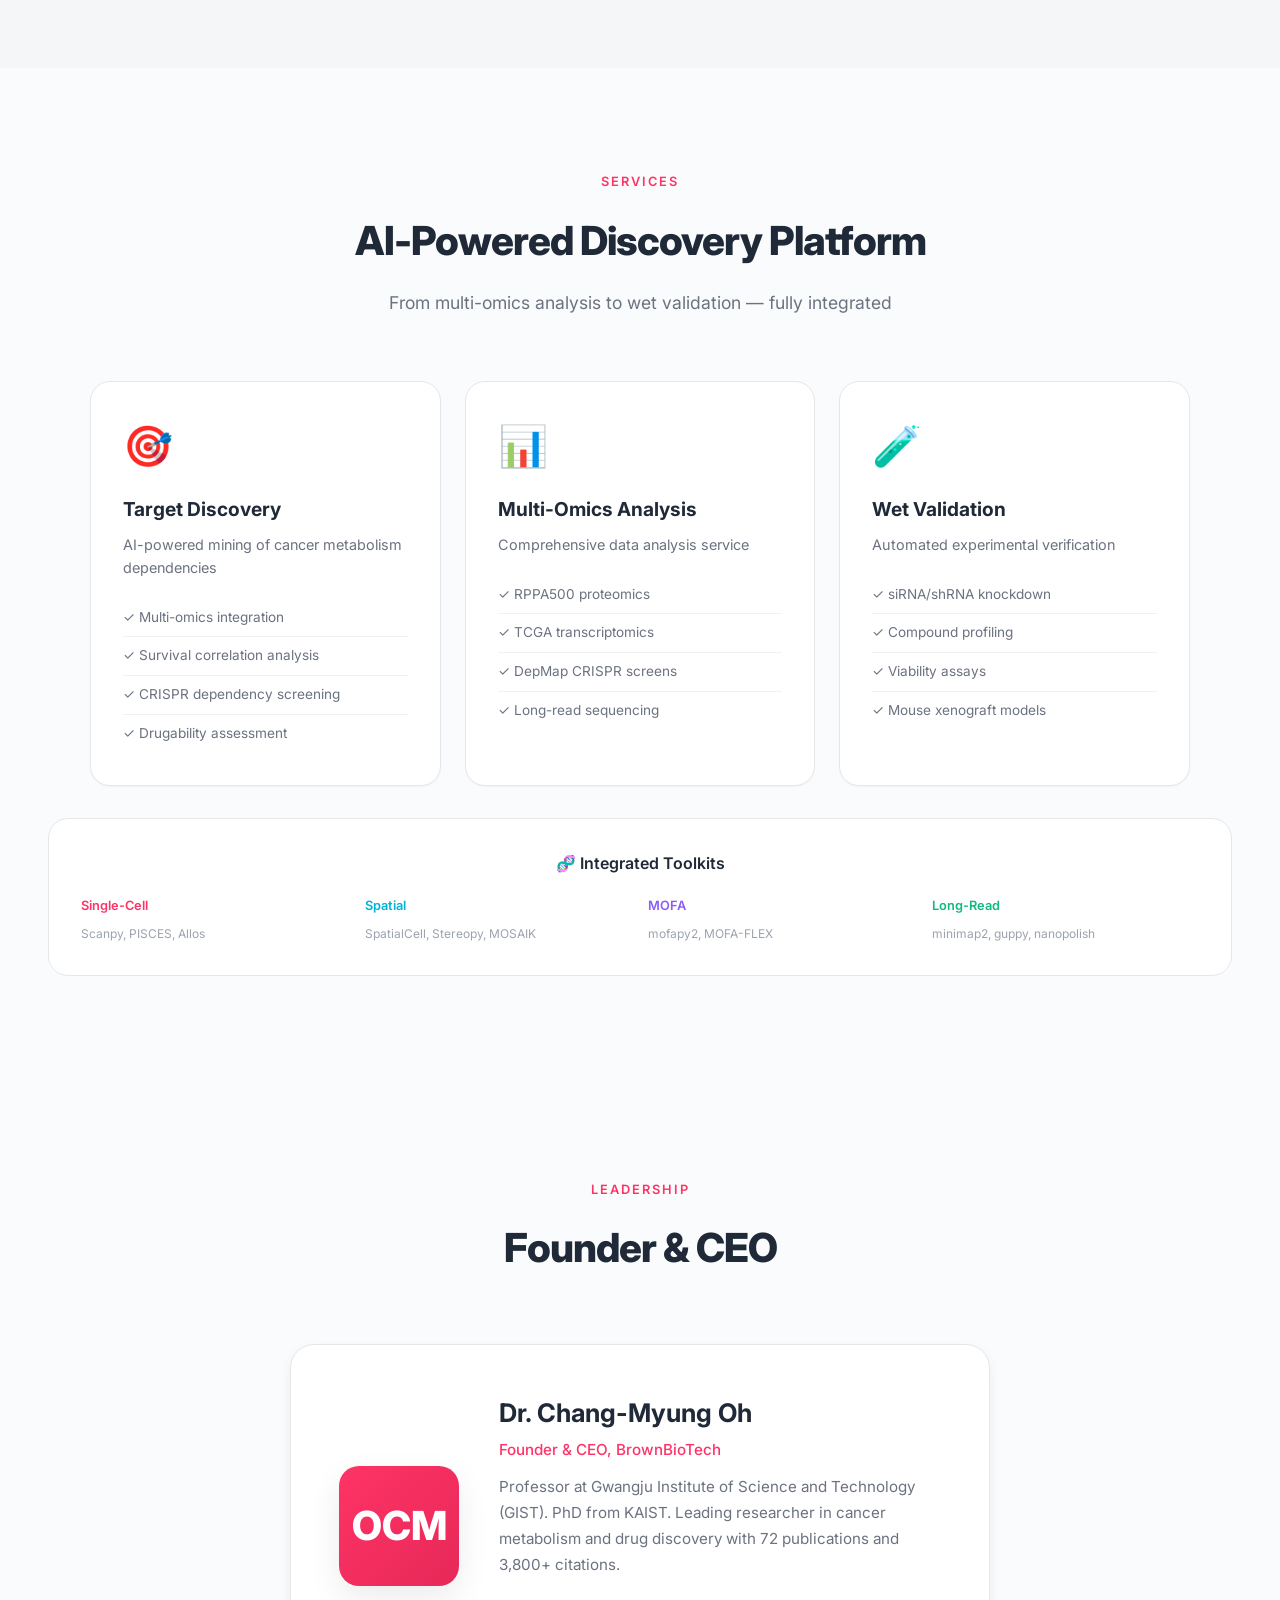
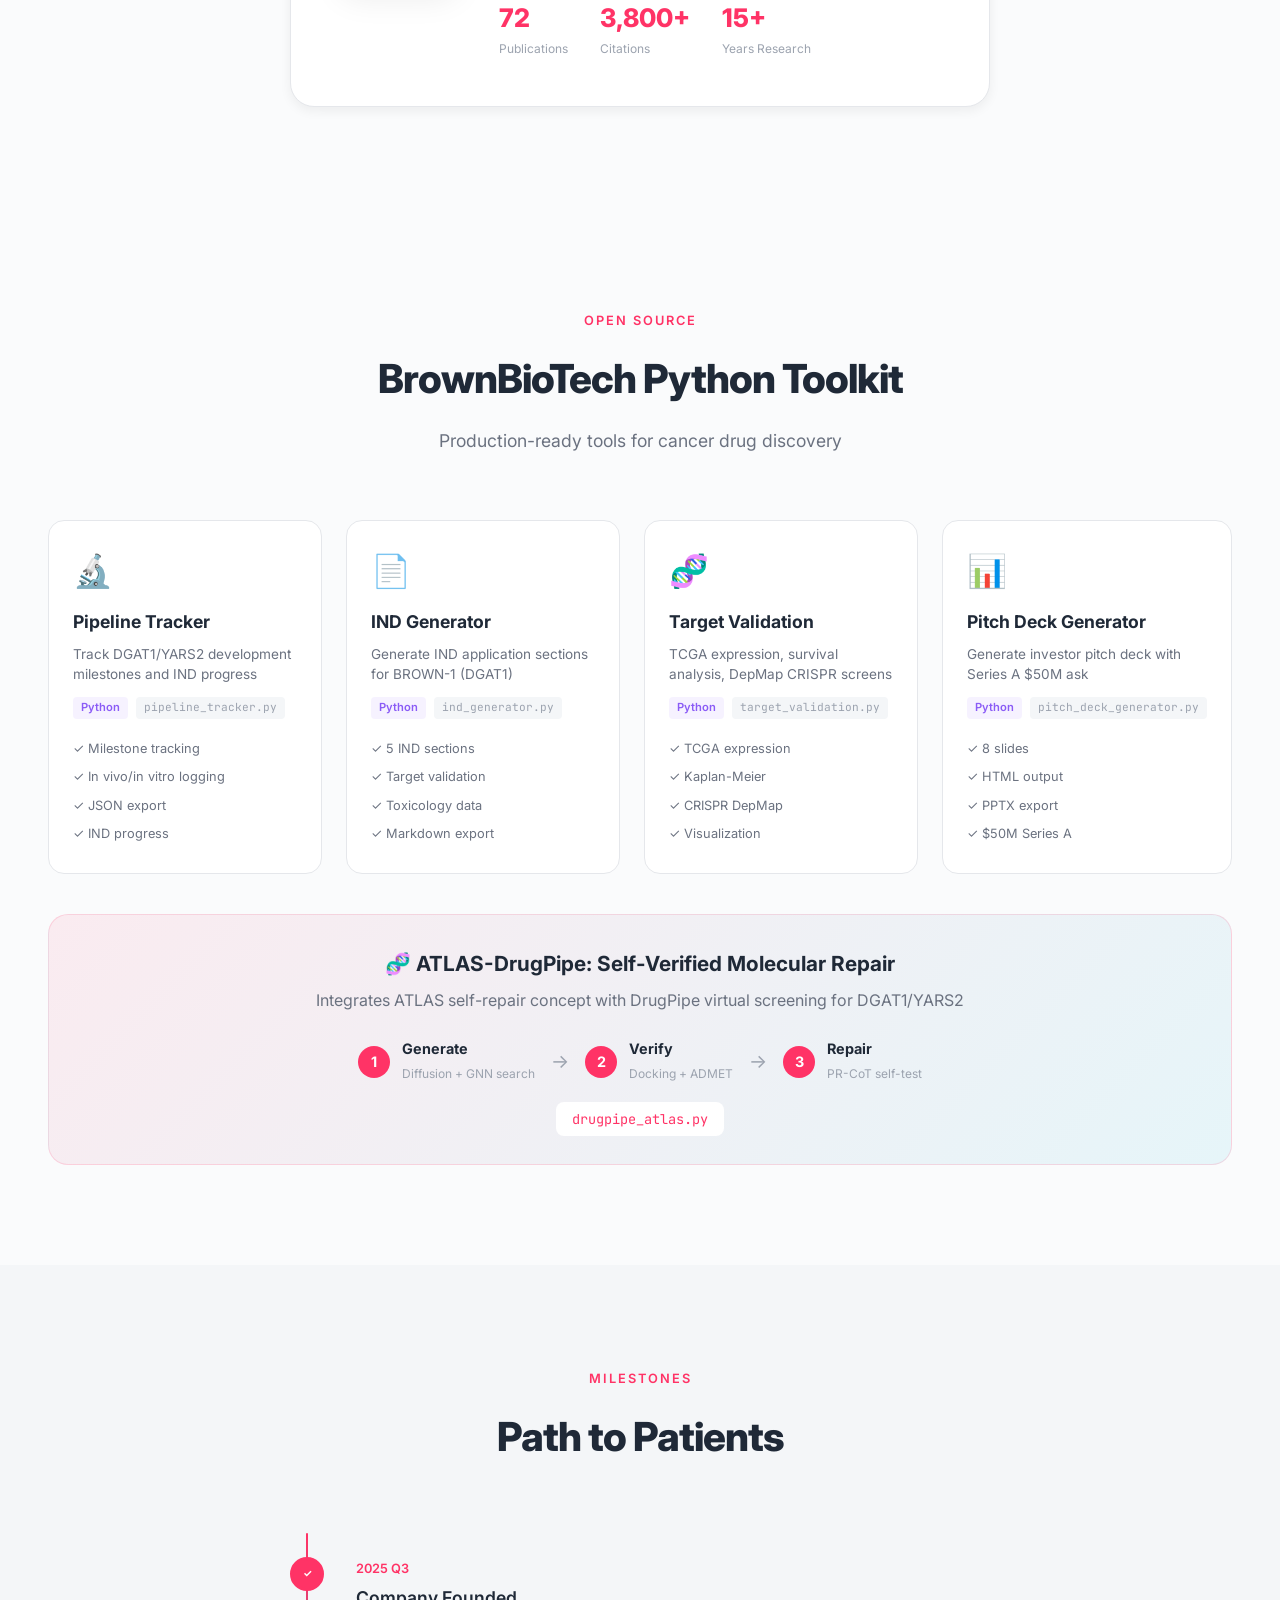
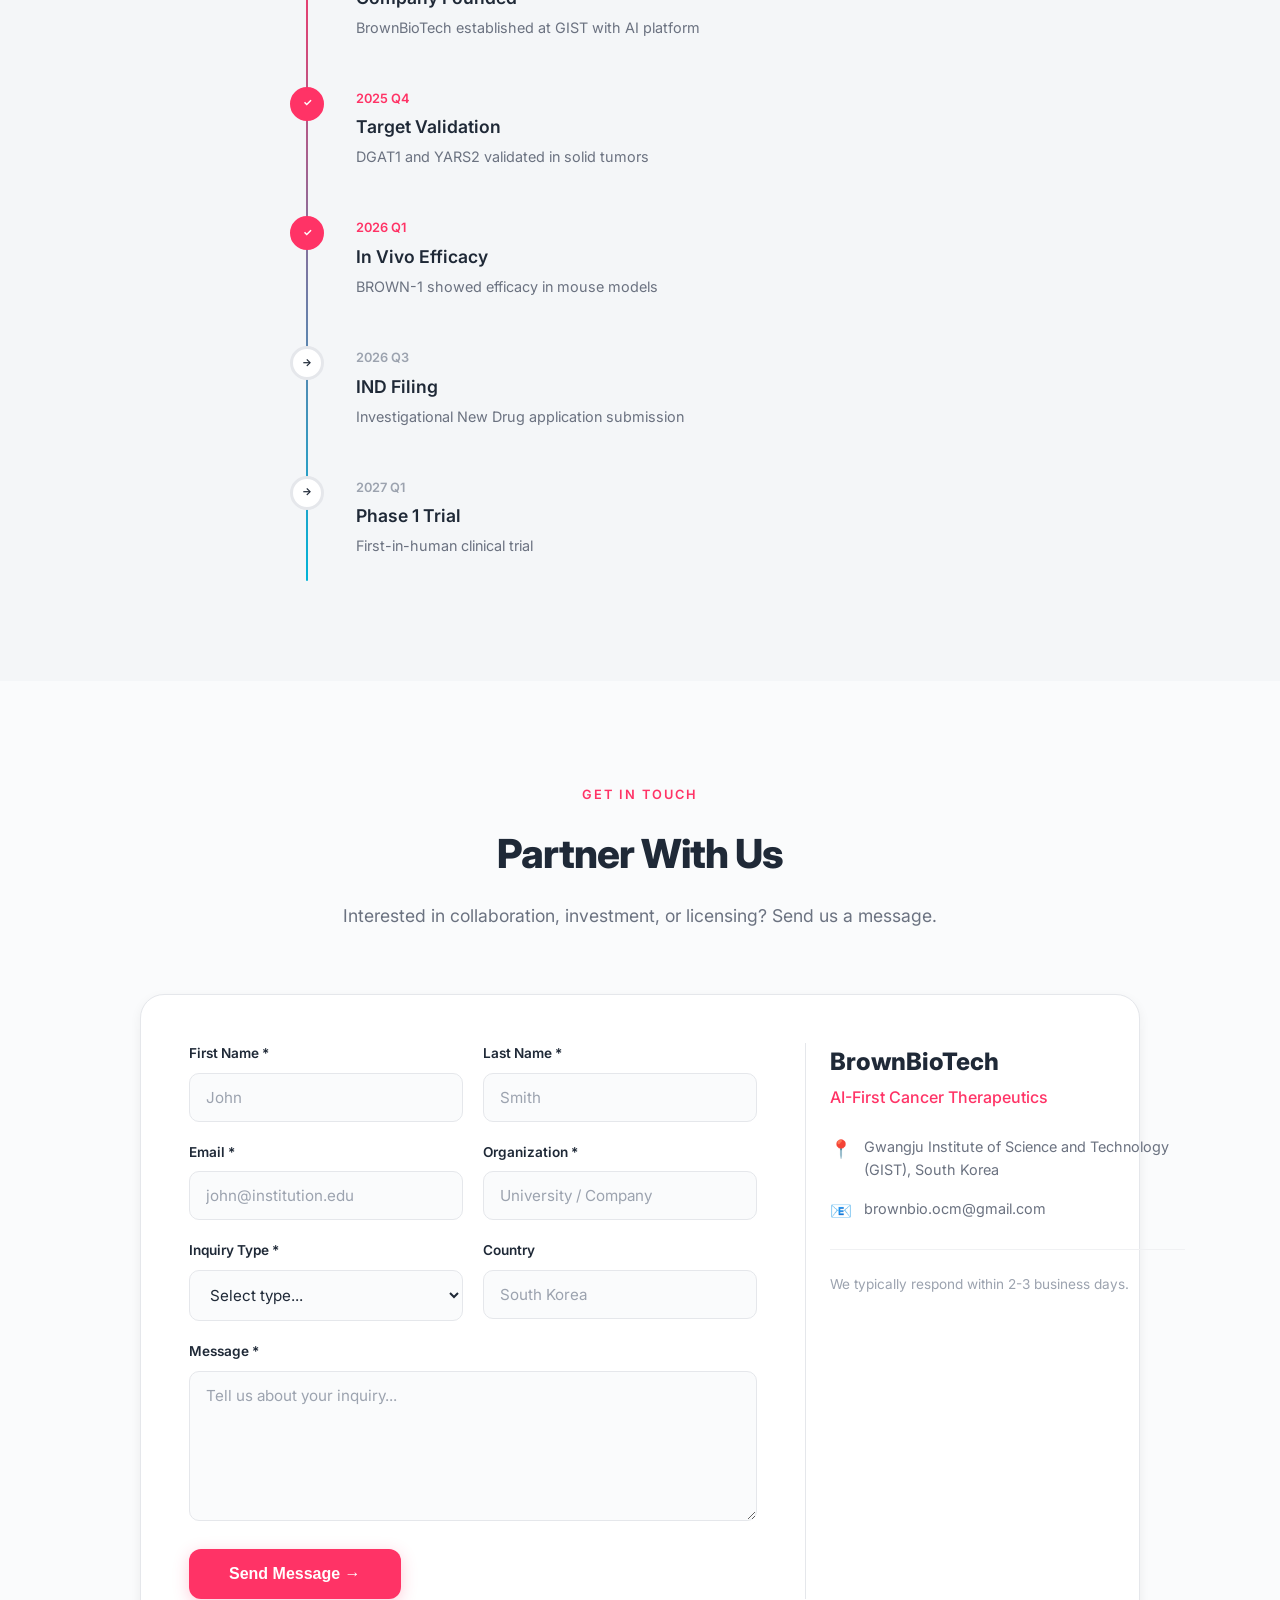
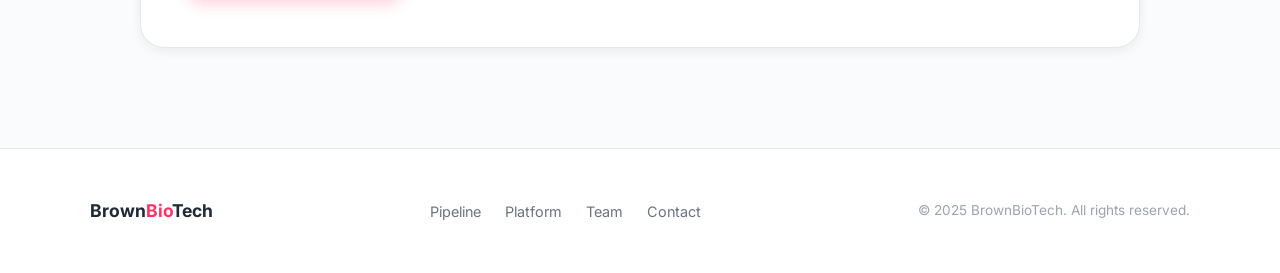
==== commit 8ab36a1d: "fix: text overflow issues on large screens - Added overflow-wrap: break-word to titles and descripti" ====
--- a/index.html
+++ b/index.html
@@ -292,11 +292,13 @@
         }
 
         .section-title {
-            font-size: clamp(1.8rem, 4vw, 2.8rem);
+            font-size: clamp(1.5rem, 4vw, 2.5rem);
             font-weight: 800;
             letter-spacing: -1px;
             margin-bottom: 16px;
             color: var(--text);
+            overflow-wrap: break-word;
+            word-wrap: break-word;
         }
 
         .section-desc {
@@ -341,20 +343,26 @@
         }
 
         .pipeline-name {
-            font-size: 1.8rem;
+            font-size: 1.5rem;
             font-weight: 800;
             color: var(--text);
             margin-bottom: 6px;
+            overflow-wrap: break-word;
+            word-wrap: break-word;
         }
 
         .pipeline-target {
             font-family: 'JetBrains Mono', monospace;
-            font-size: 0.8rem;
+            font-size: 0.75rem;
             color: var(--text-muted);
             background: var(--bg-alt);
-            padding: 4px 12px;
+            padding: 4px 10px;
             border-radius: 6px;
             display: inline-block;
+            white-space: nowrap;
+            overflow: hidden;
+            text-overflow: ellipsis;
+            max-width: 100%;
         }
 
         .pipeline-status {
@@ -667,6 +675,8 @@
             color: var(--text-secondary);
             line-height: 1.6;
             margin-bottom: 16px;
+            overflow-wrap: break-word;
+            word-wrap: break-word;
         }
 
         .tech-tool-features {
@@ -749,11 +759,17 @@
             font-size: 0.9rem;
             color: var(--text);
             margin-bottom: 2px;
+            overflow-wrap: break-word;
+            word-wrap: break-word;
+            max-width: 100%;
         }
 
         .tech-pipeline-content span {
             font-size: 0.75rem;
             color: var(--text-secondary);
+            overflow-wrap: break-word;
+            word-wrap: break-word;
+            max-width: 100%;
         }
 
         .tech-pipeline-arrow {
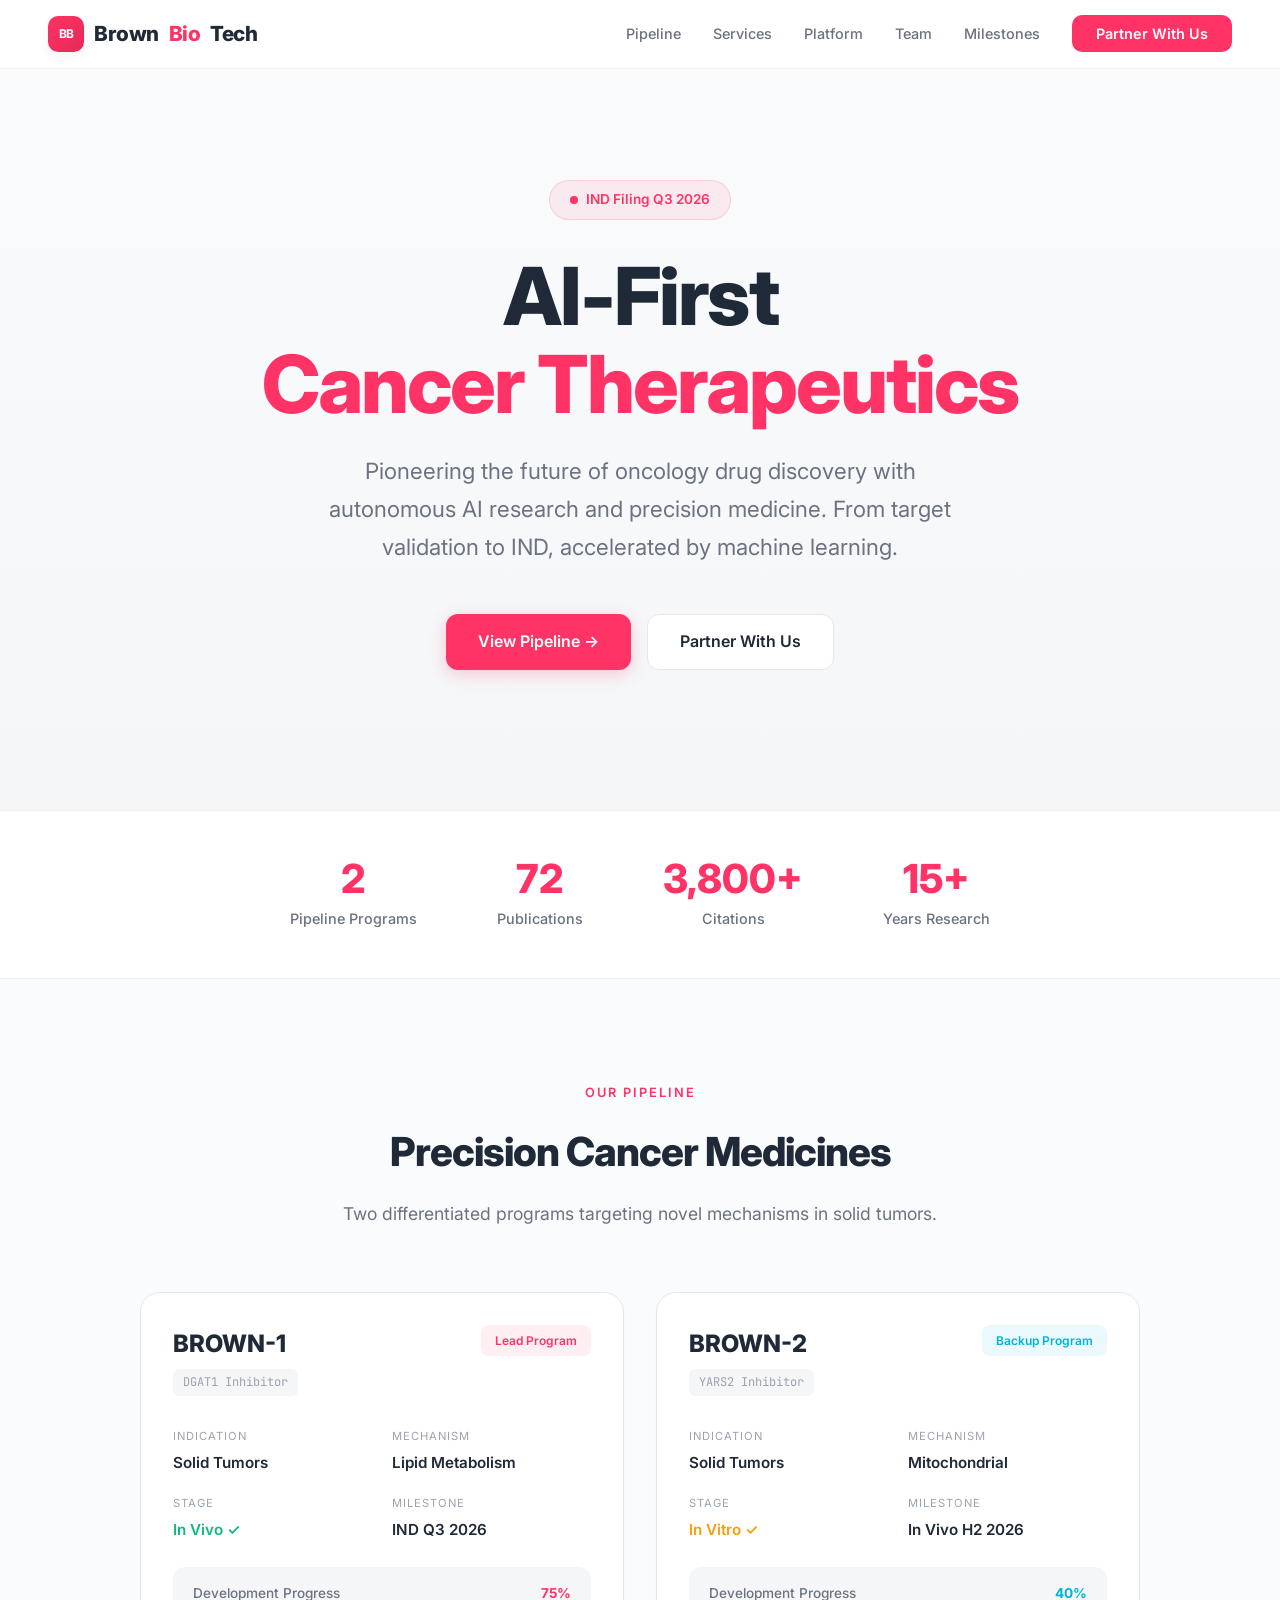
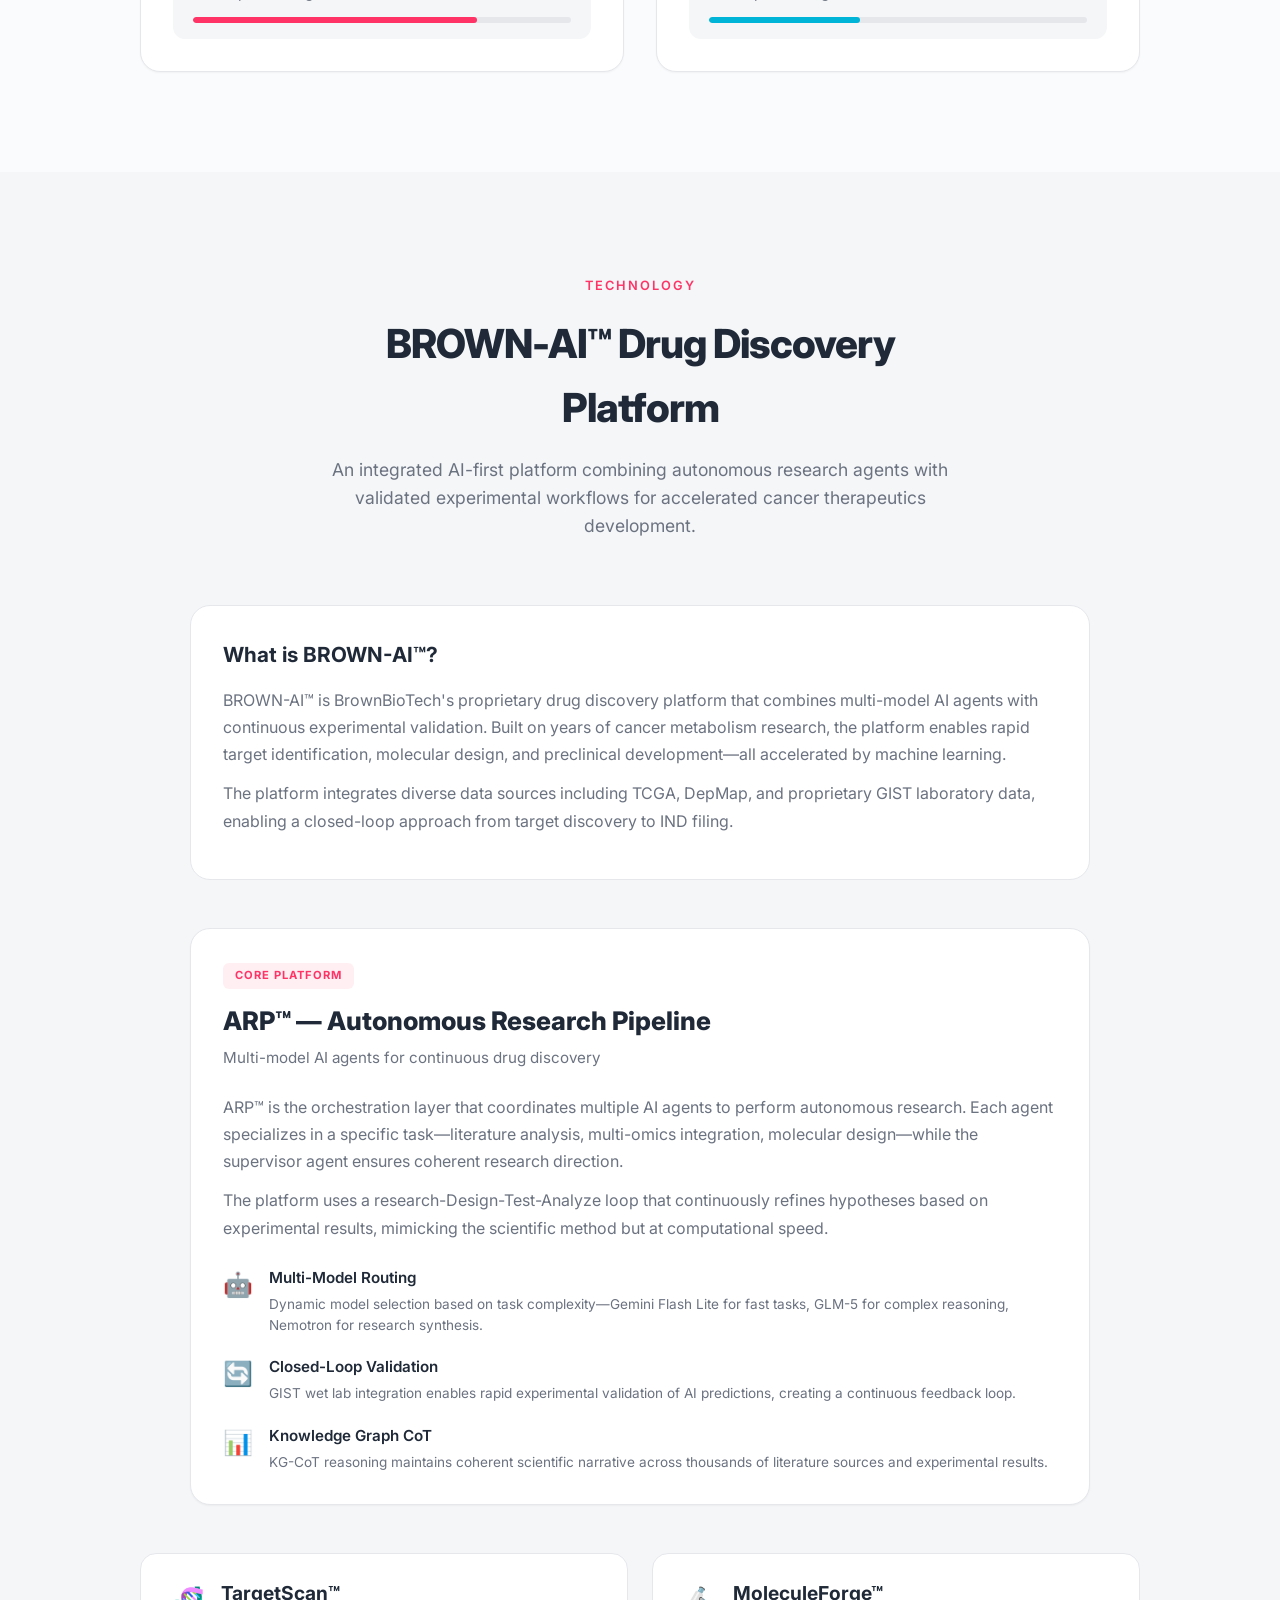
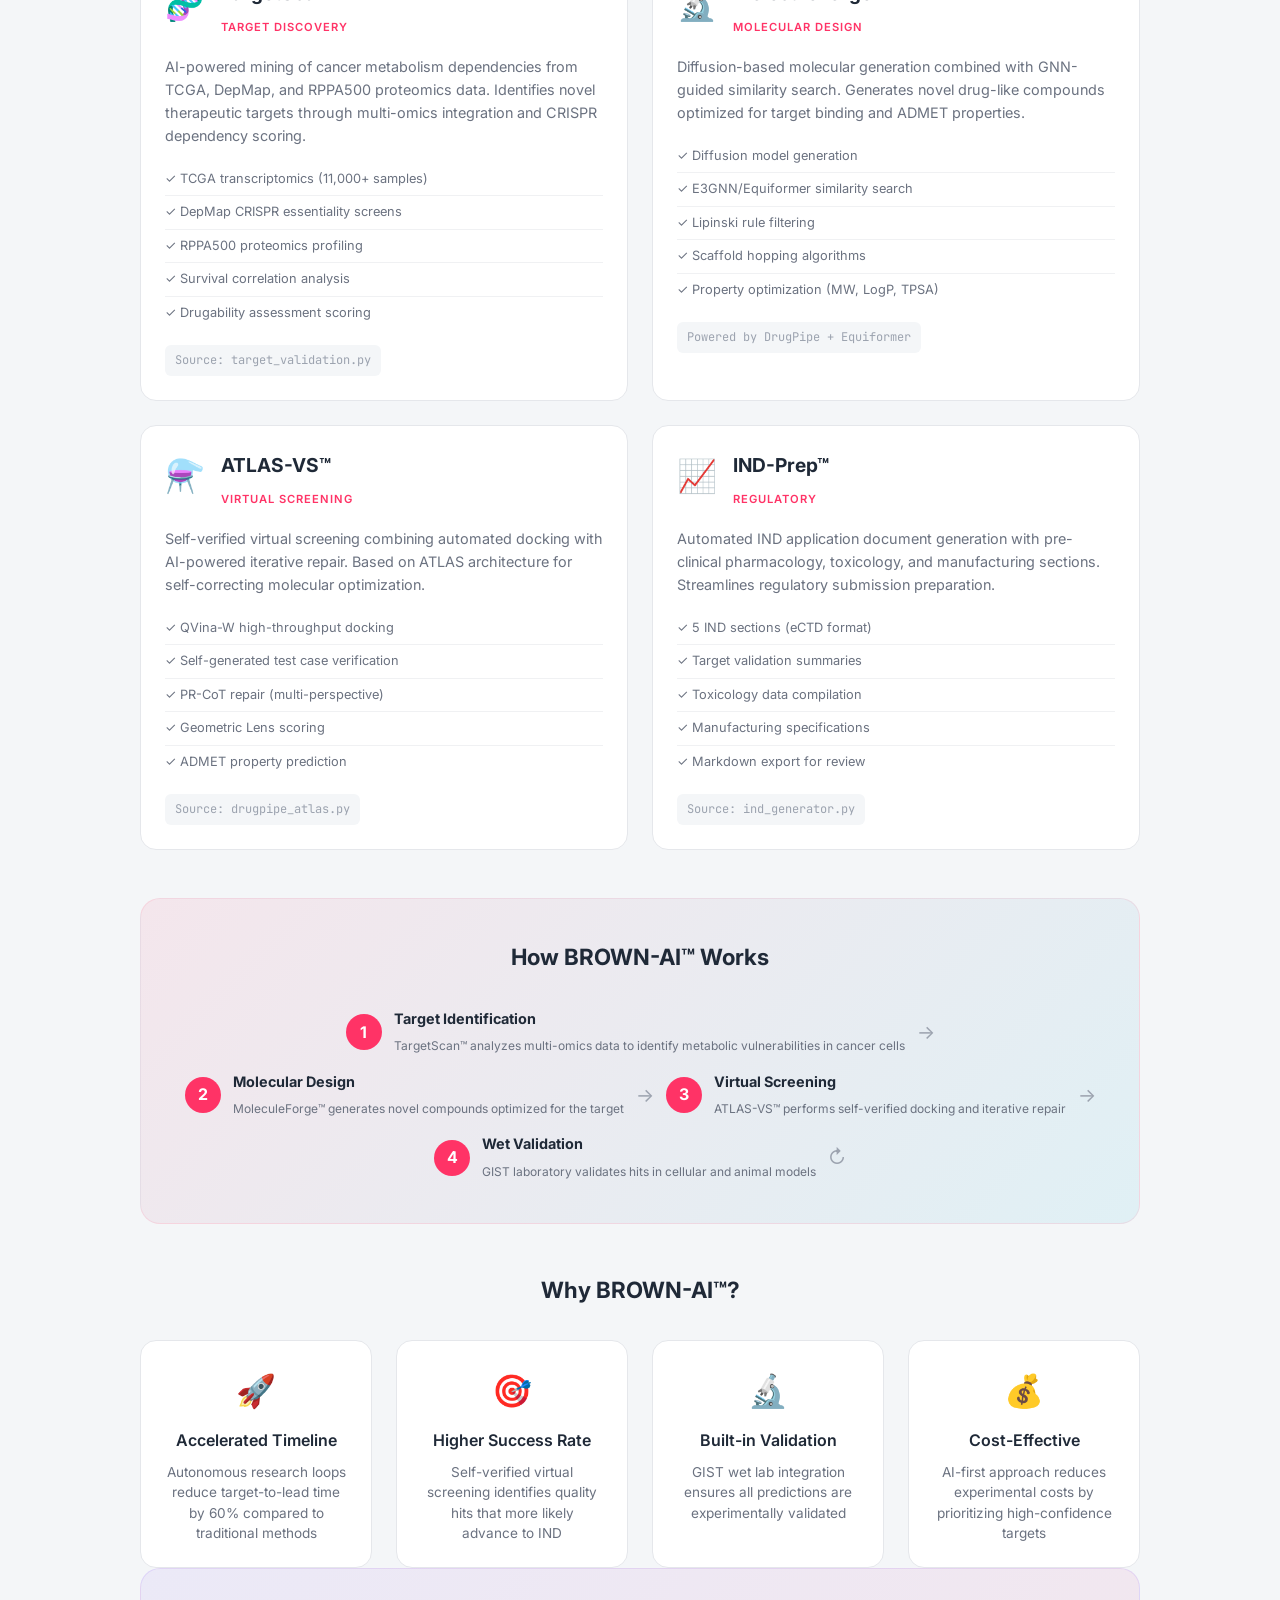
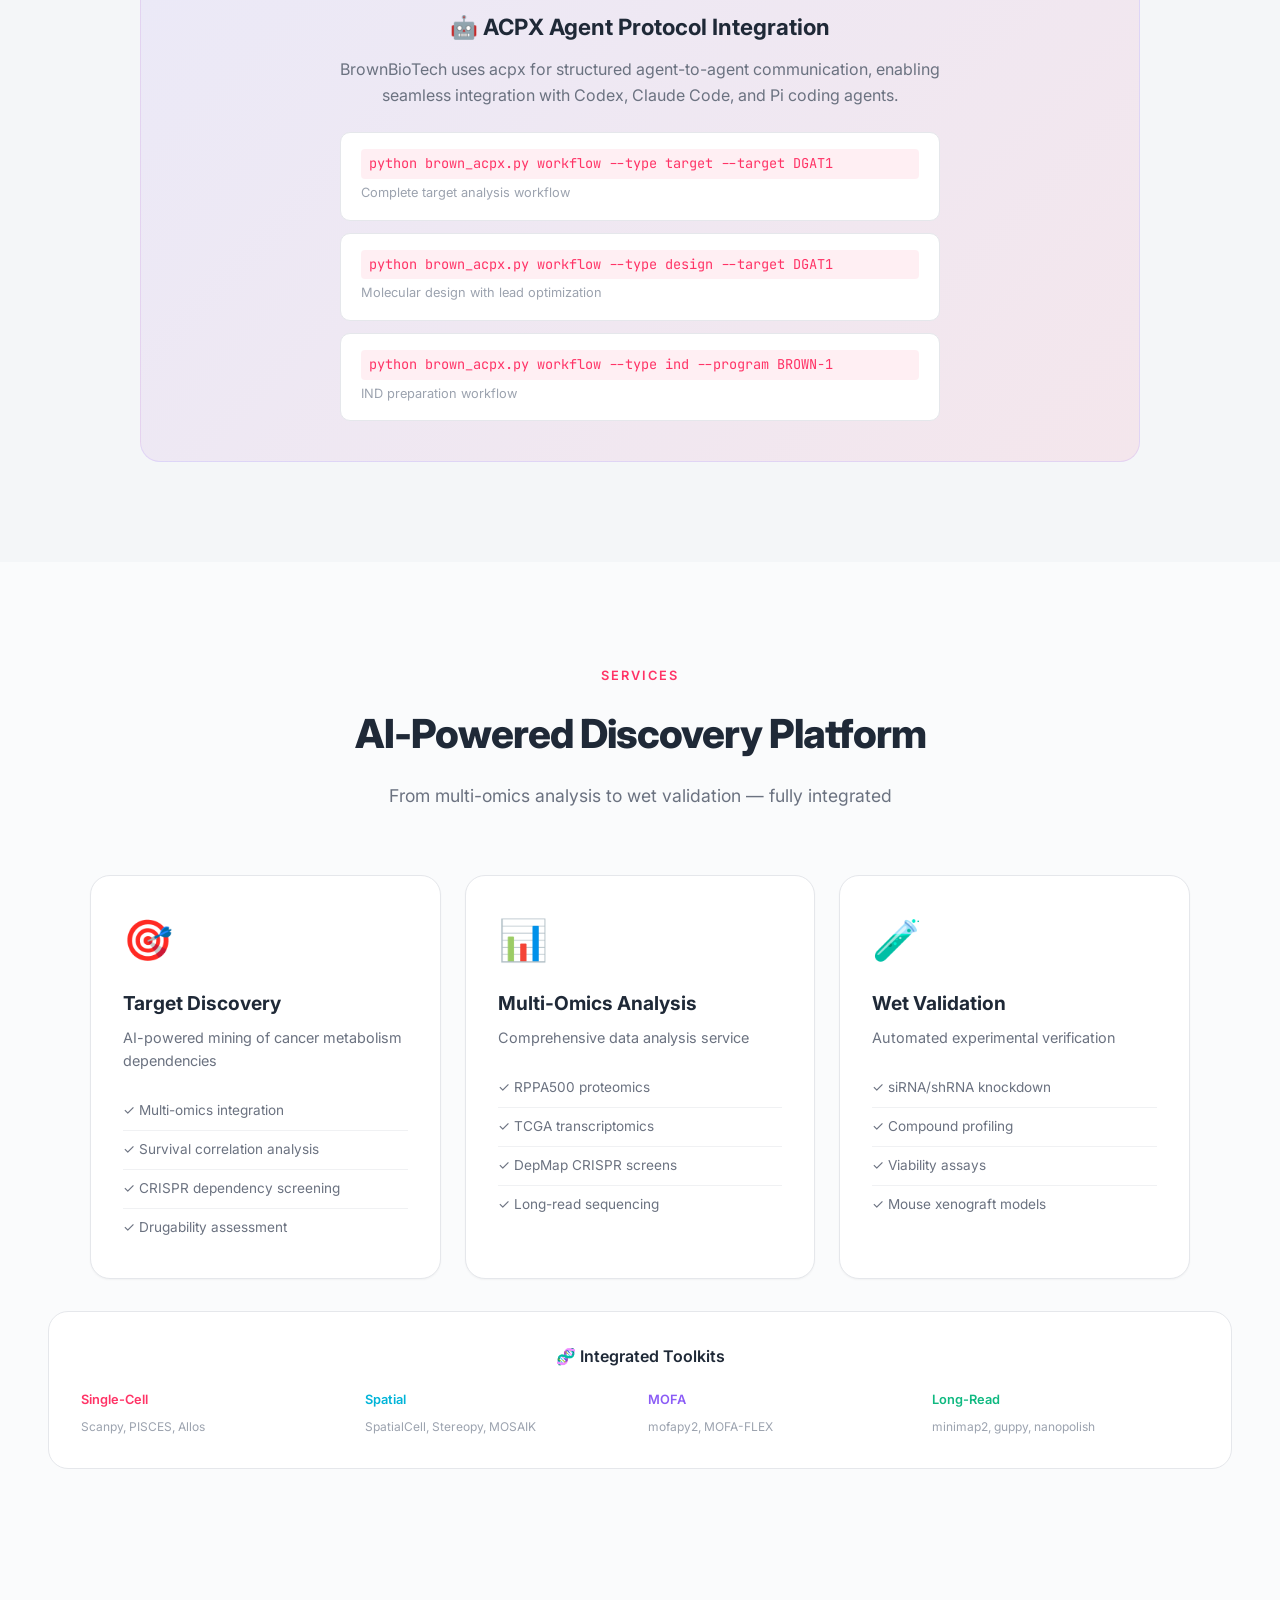
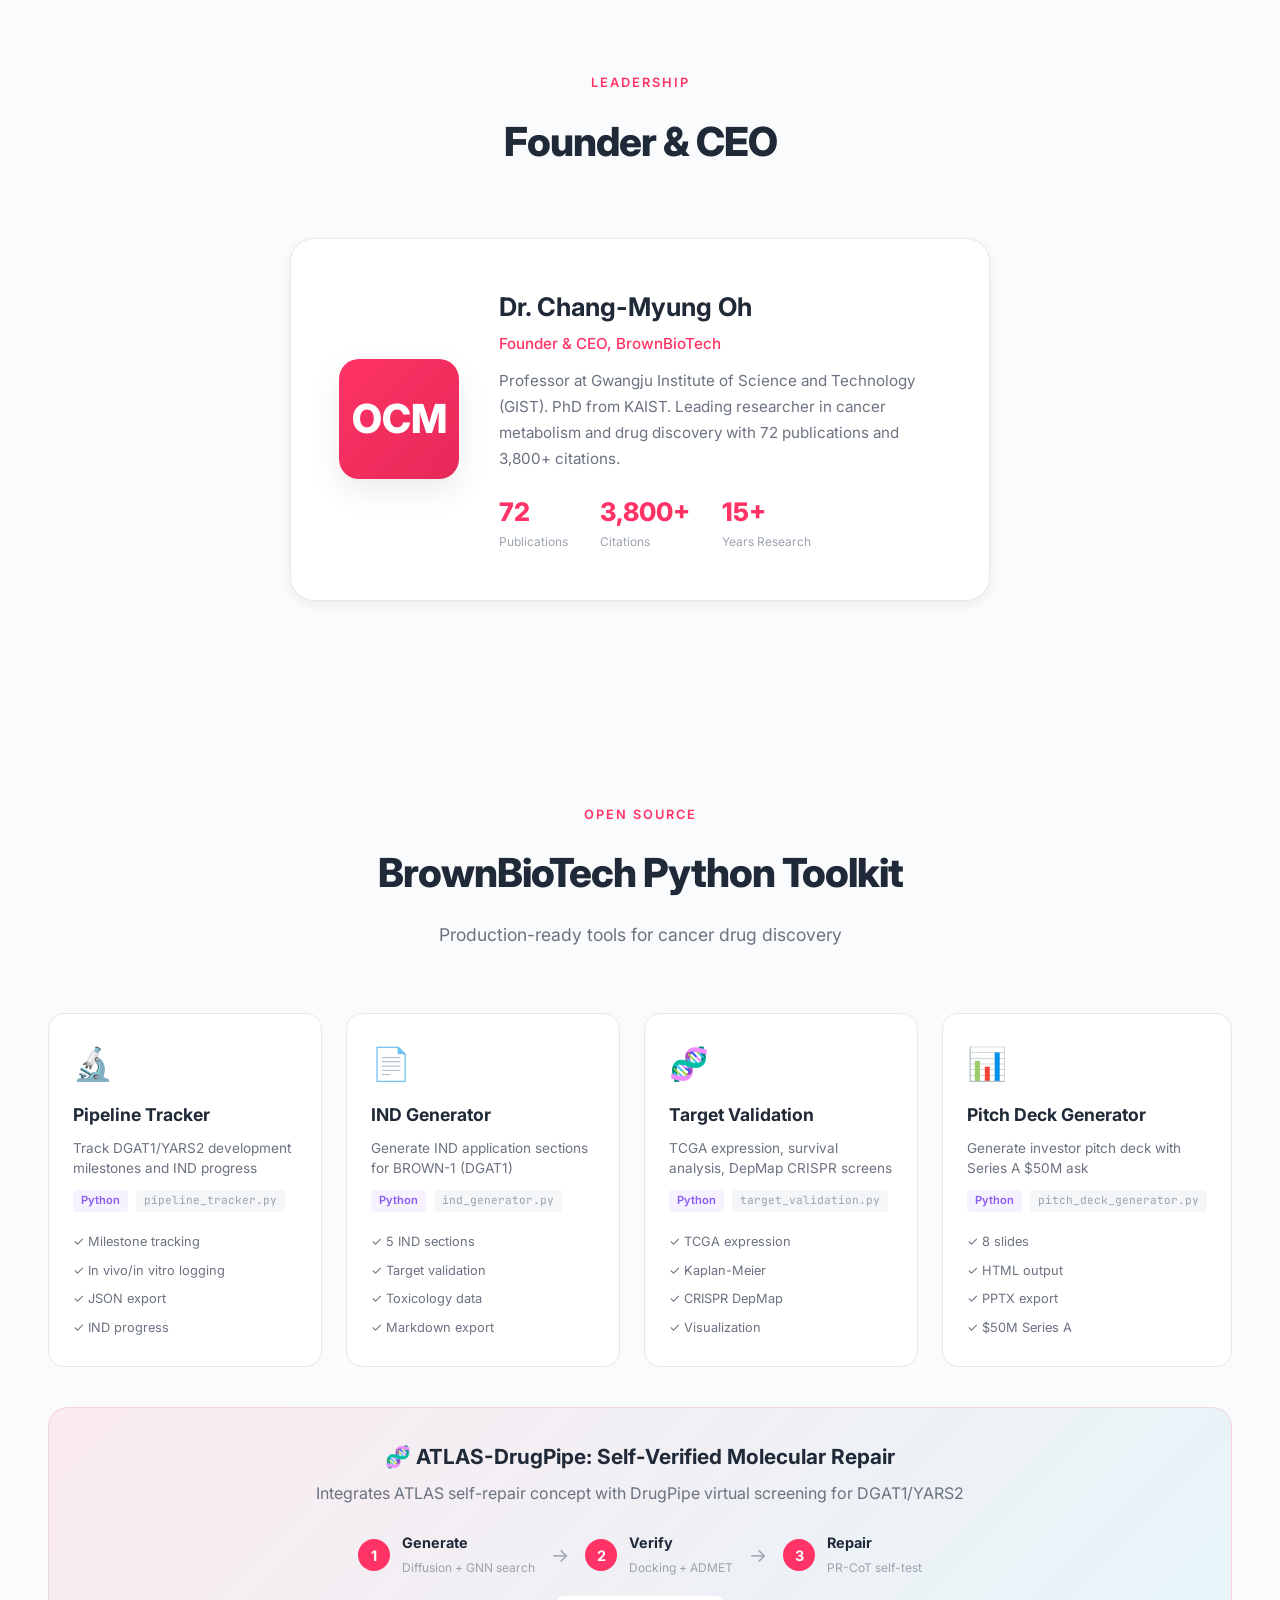
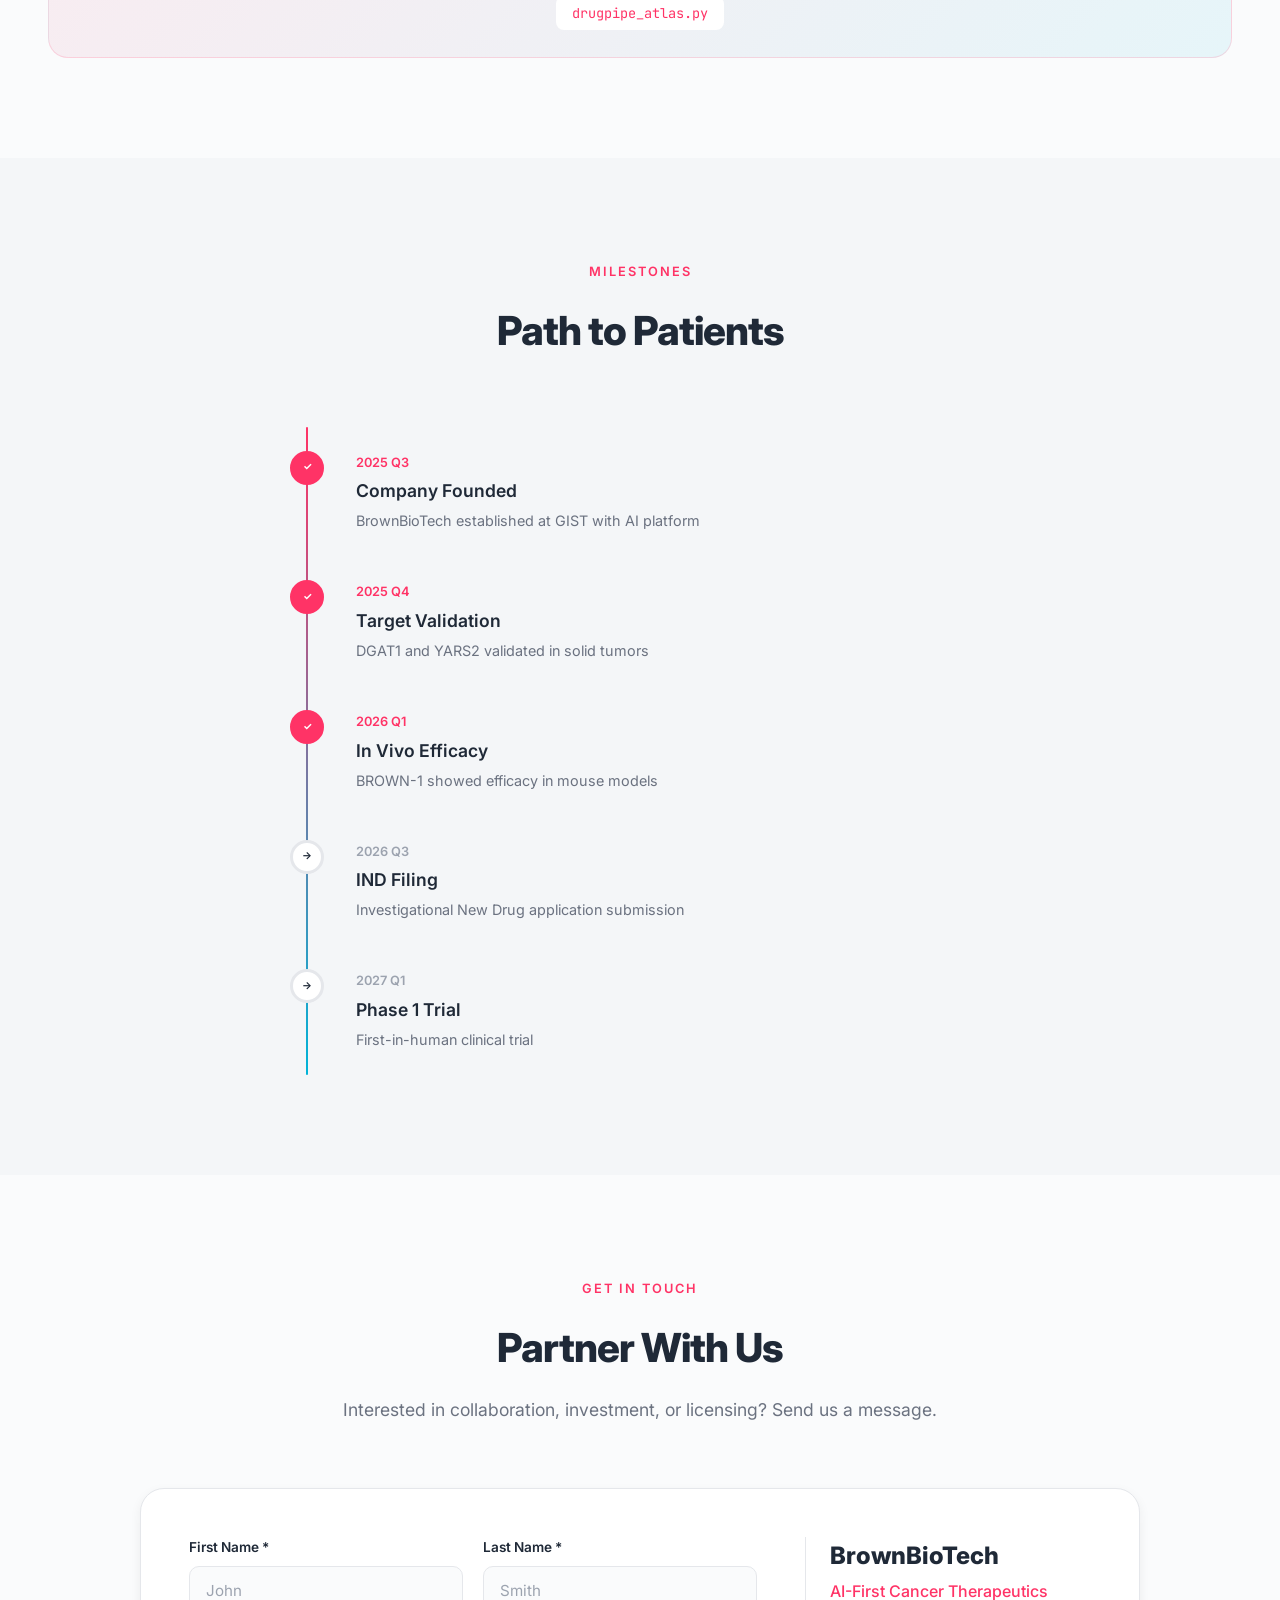
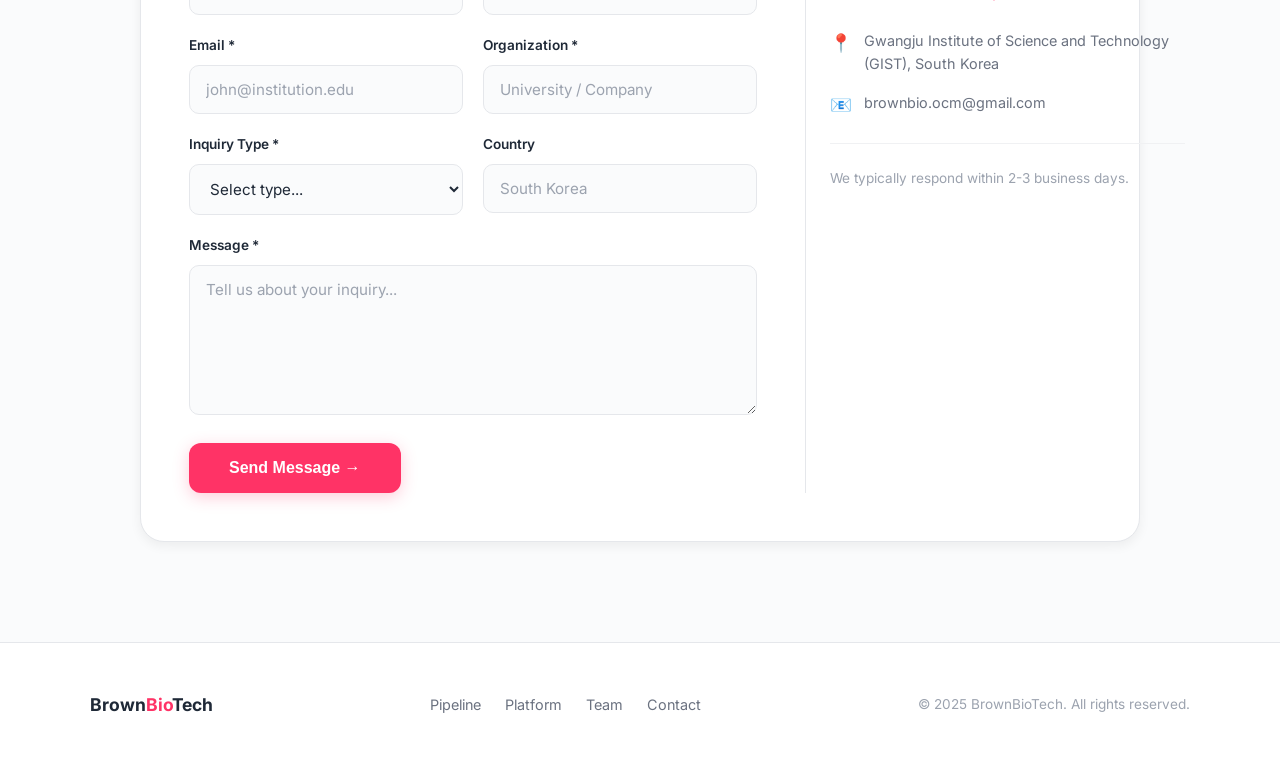
==== commit 74f35464: "feat: acpx integration for BrownBioTech agent pipeline ## acpx Integration - brown_acpx.py: ACPX wra" ====
--- a/index.html
+++ b/index.html
@@ -824,6 +824,65 @@
             line-height: 1.5;
         }
 
+        /* ─── acpx Section ─── */
+        .acpx-section {
+            max-width: 1000px;
+            margin: 0 auto;
+            background: linear-gradient(135deg, var(--purple-light) 0%, var(--primary-light) 100%);
+            border: 1px solid rgba(139, 92, 246, 0.15);
+            border-radius: 20px;
+            padding: 40px;
+            text-align: center;
+        }
+
+        .acpx-section h3 {
+            font-size: 1.4rem;
+            font-weight: 700;
+            margin-bottom: 12px;
+            color: var(--text);
+        }
+
+        .acpx-section > p {
+            color: var(--text-secondary);
+            margin-bottom: 24px;
+            max-width: 600px;
+            margin-left: auto;
+            margin-right: auto;
+        }
+
+        .acpx-commands {
+            display: flex;
+            flex-direction: column;
+            gap: 12px;
+            max-width: 600px;
+            margin: 0 auto;
+        }
+
+        .acpx-cmd {
+            background: var(--surface);
+            border: 1px solid var(--border);
+            border-radius: 10px;
+            padding: 16px 20px;
+            text-align: left;
+            display: flex;
+            flex-direction: column;
+            gap: 4px;
+        }
+
+        .acpx-cmd code {
+            font-family: 'JetBrains Mono', monospace;
+            font-size: 0.85rem;
+            color: var(--primary);
+            background: var(--primary-light);
+            padding: 4px 8px;
+            border-radius: 4px;
+        }
+
+        .acpx-cmd span {
+            font-size: 0.8rem;
+            color: var(--text-muted);
+        }
+
         /* ─── Team ─── */
         .team-card {
             max-width: 700px;
@@ -1879,6 +1938,26 @@
                 </div>
             </div>
         </div>
+
+        <!-- acpx Integration -->
+        <div class="acpx-section reveal">
+            <h3>🤖 ACPX Agent Protocol Integration</h3>
+            <p>BrownBioTech uses acpx for structured agent-to-agent communication, enabling seamless integration with Codex, Claude Code, and Pi coding agents.</p>
+            <div class="acpx-commands">
+                <div class="acpx-cmd">
+                    <code>python brown_acpx.py workflow --type target --target DGAT1</code>
+                    <span>Complete target analysis workflow</span>
+                </div>
+                <div class="acpx-cmd">
+                    <code>python brown_acpx.py workflow --type design --target DGAT1</code>
+                    <span>Molecular design with lead optimization</span>
+                </div>
+                <div class="acpx-cmd">
+                    <code>python brown_acpx.py workflow --type ind --program BROWN-1</code>
+                    <span>IND preparation workflow</span>
+                </div>
+            </div>
+        </div>
     </section>
 
     <!-- Services -->
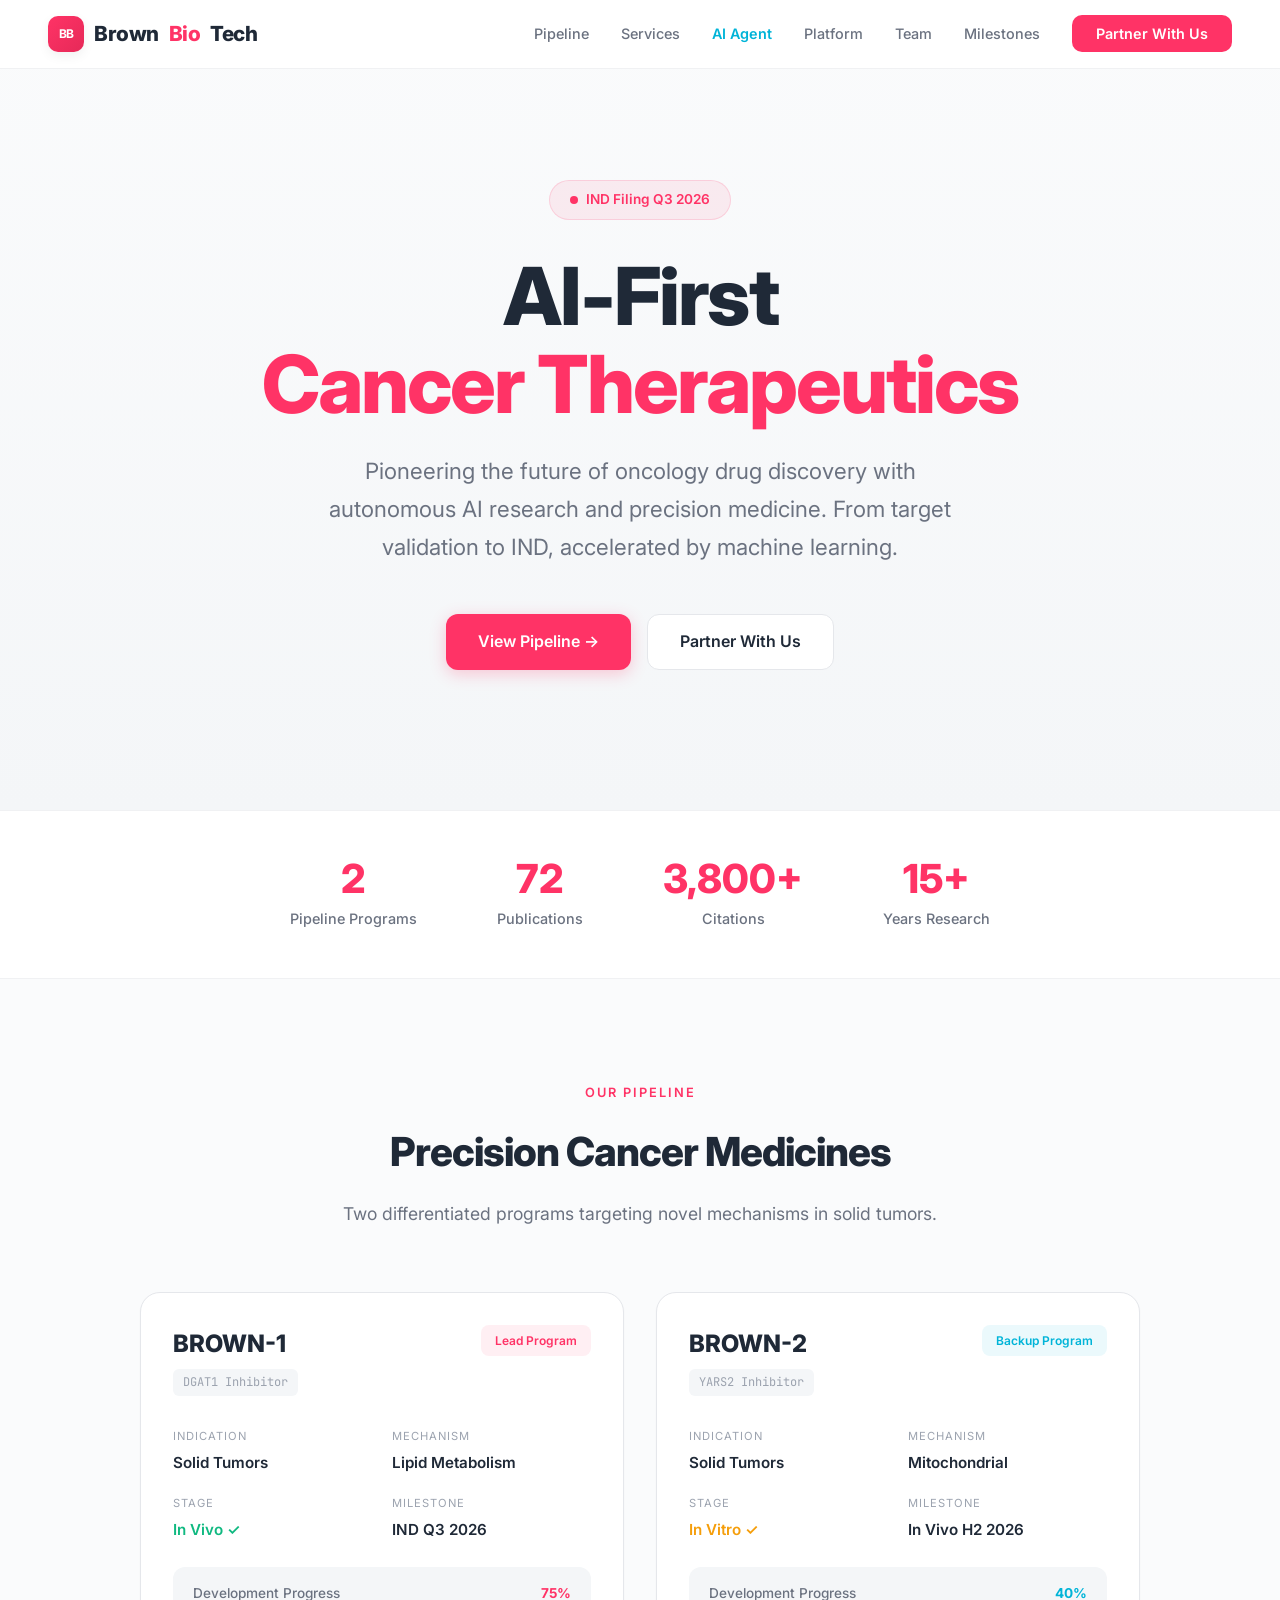
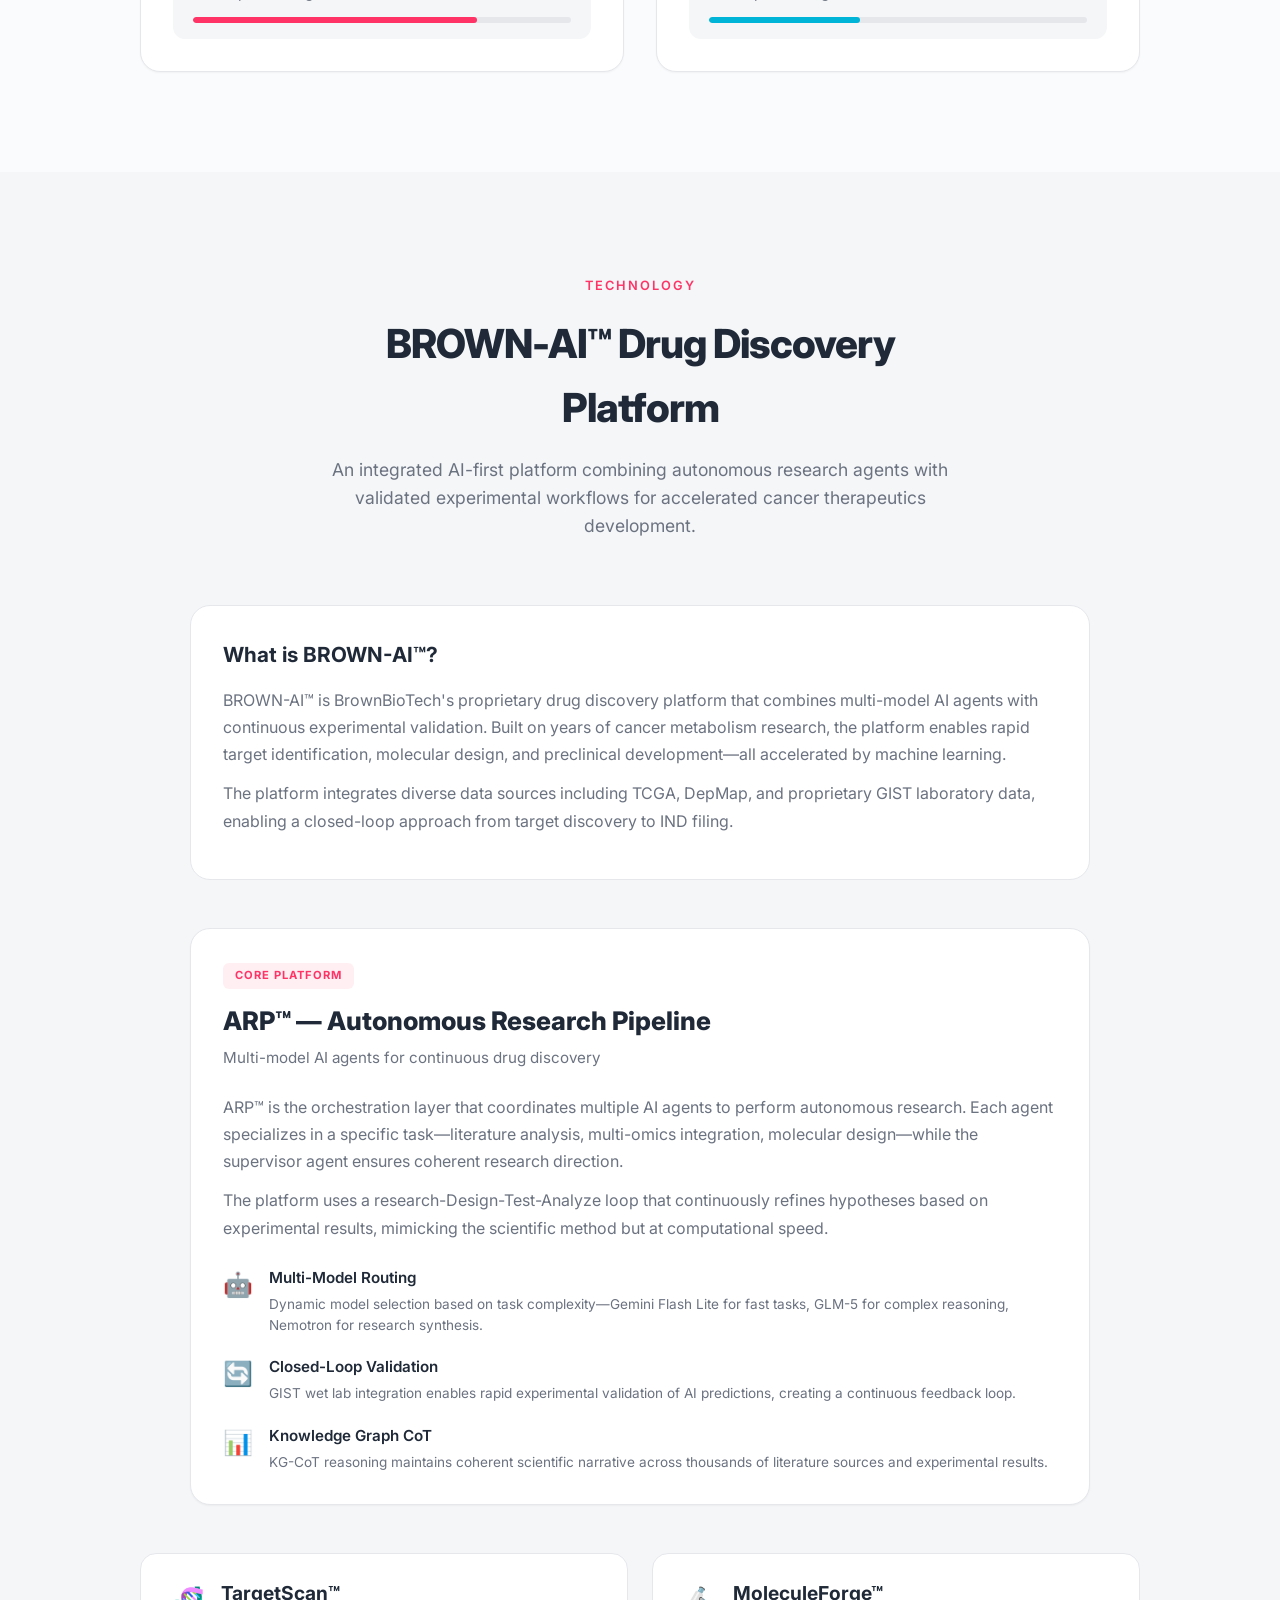
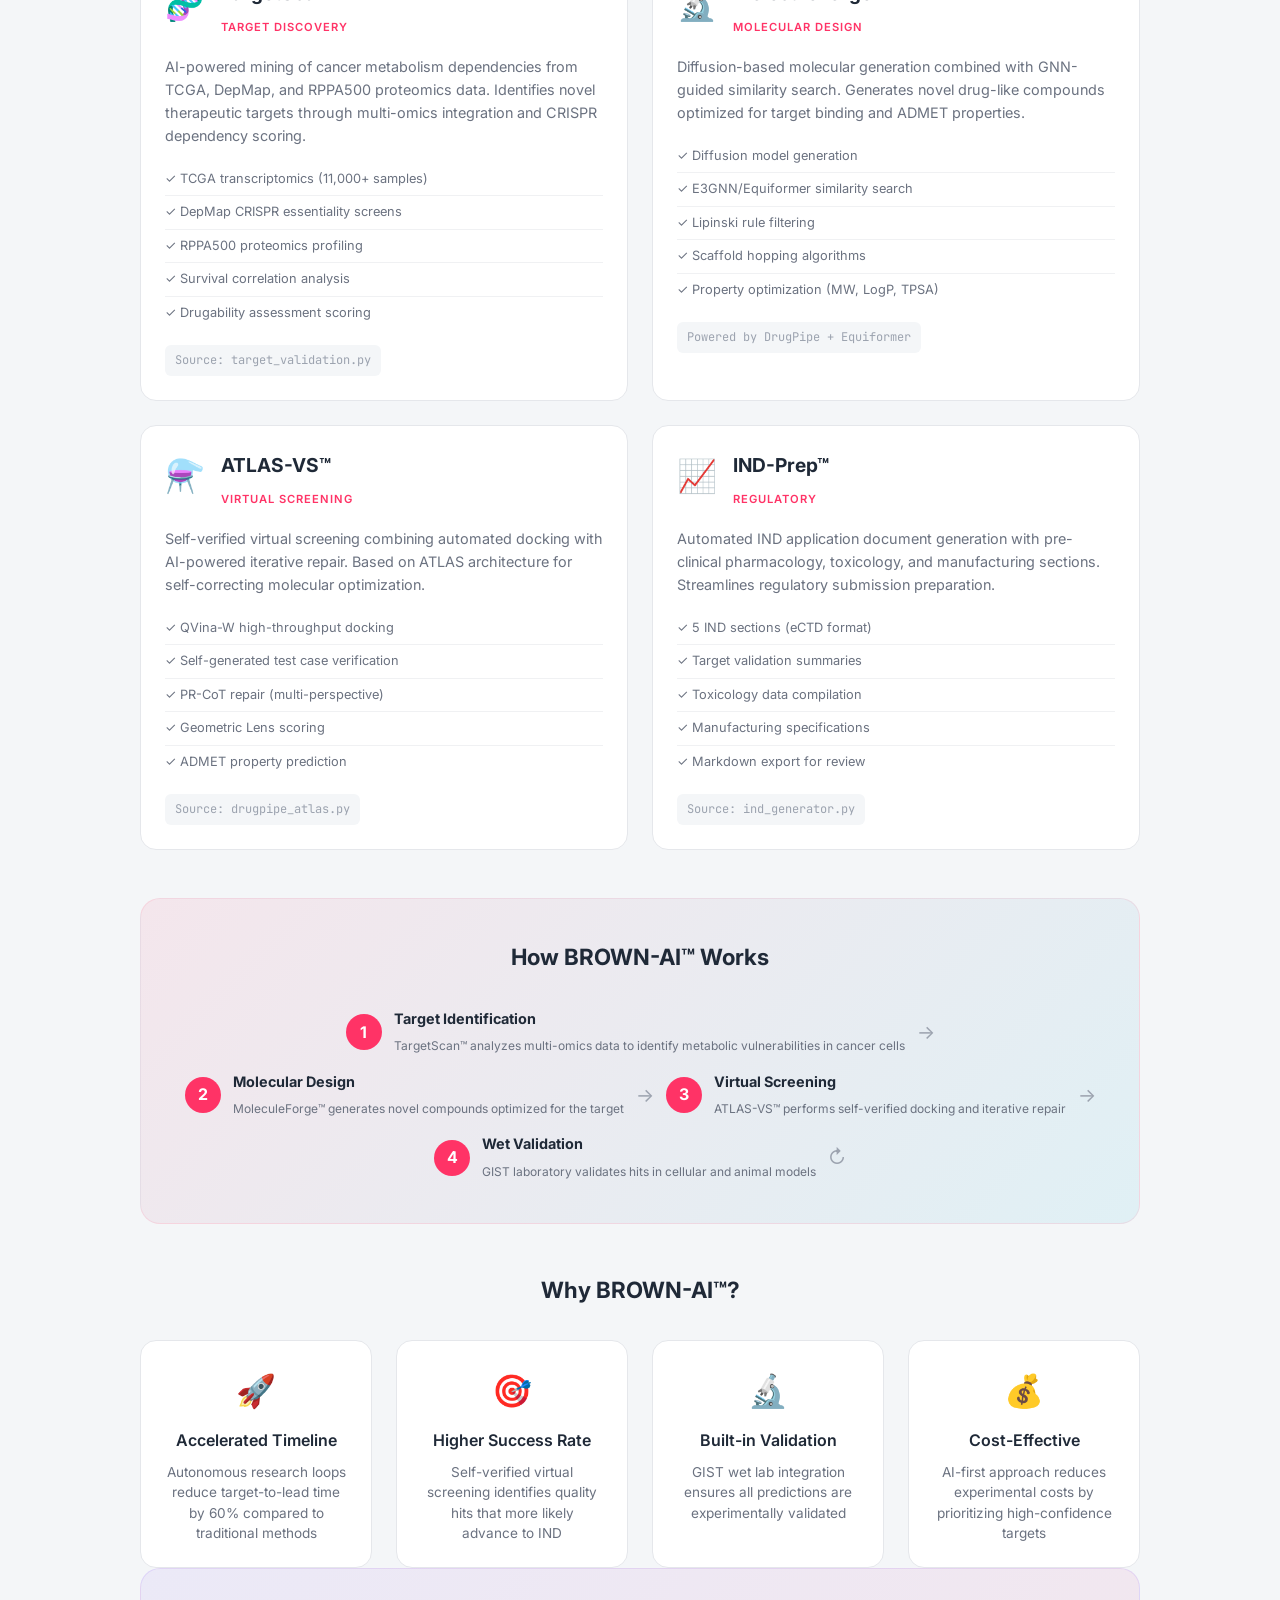
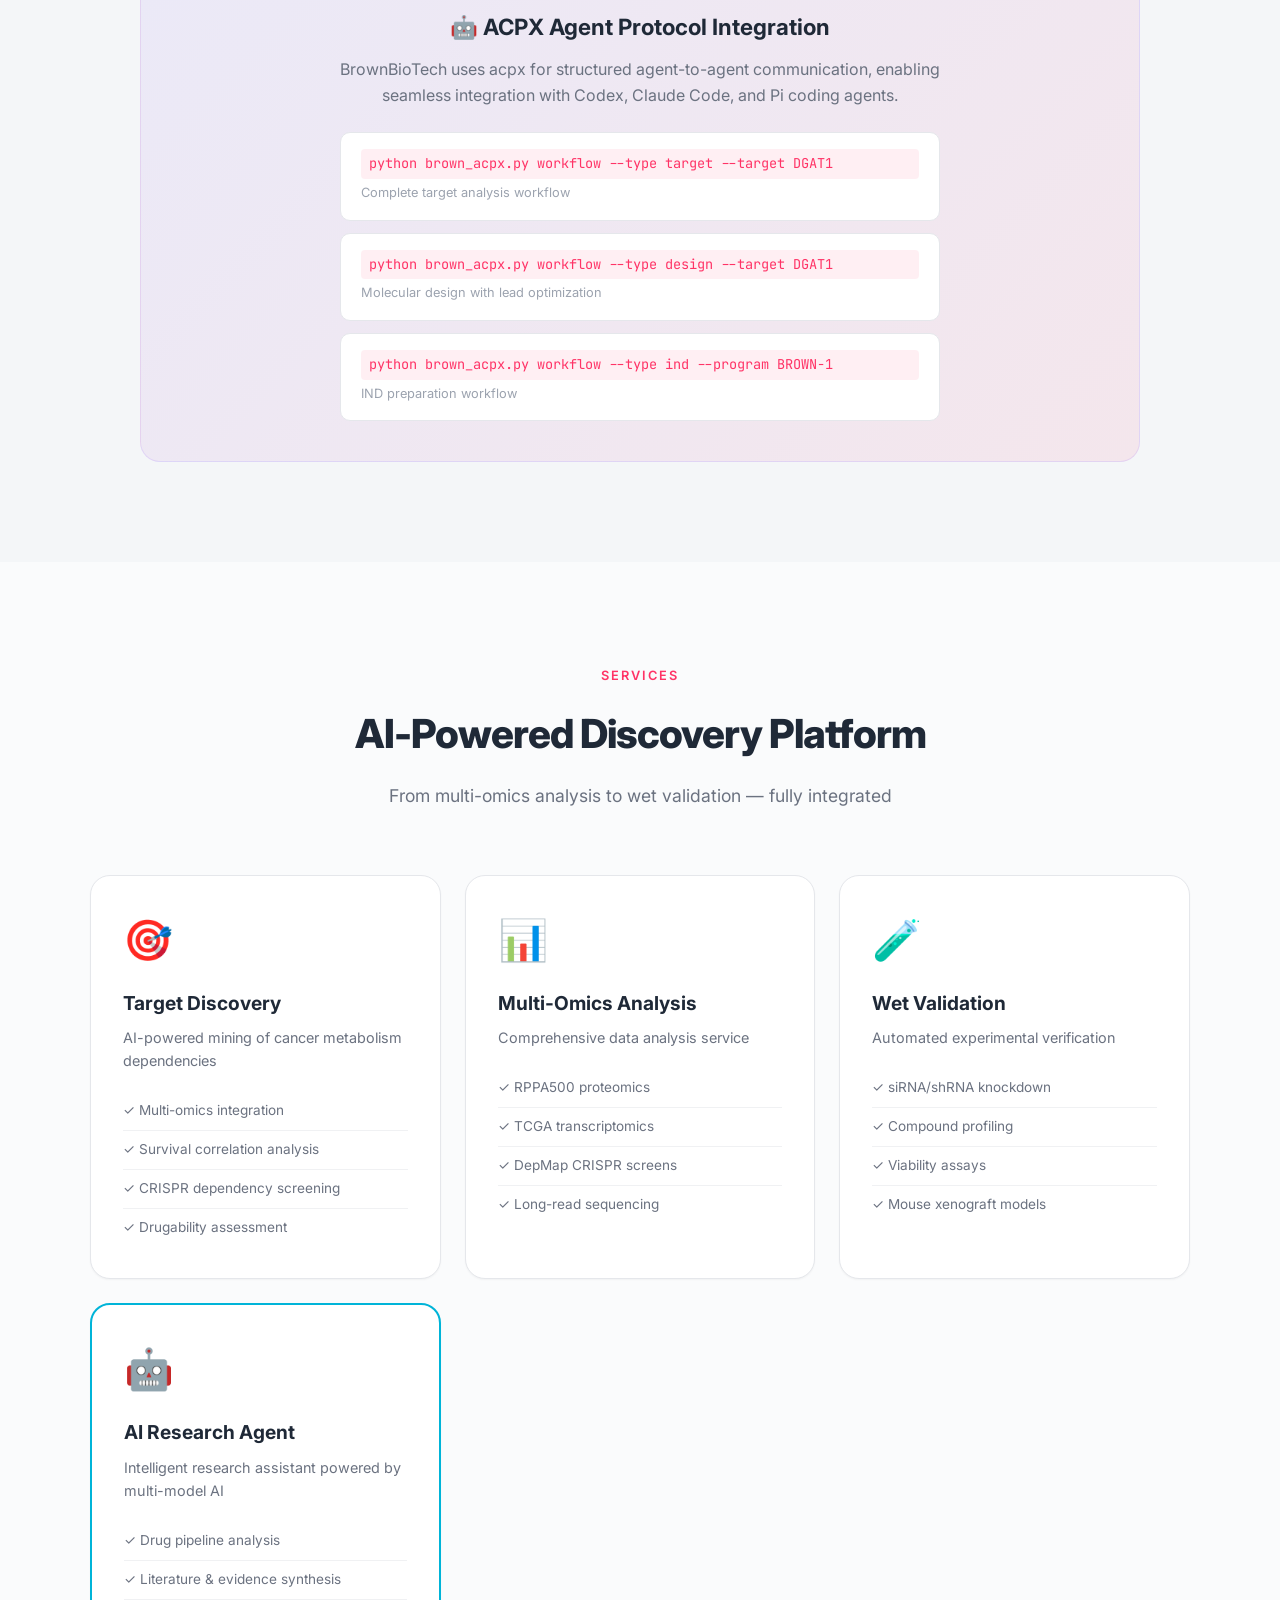
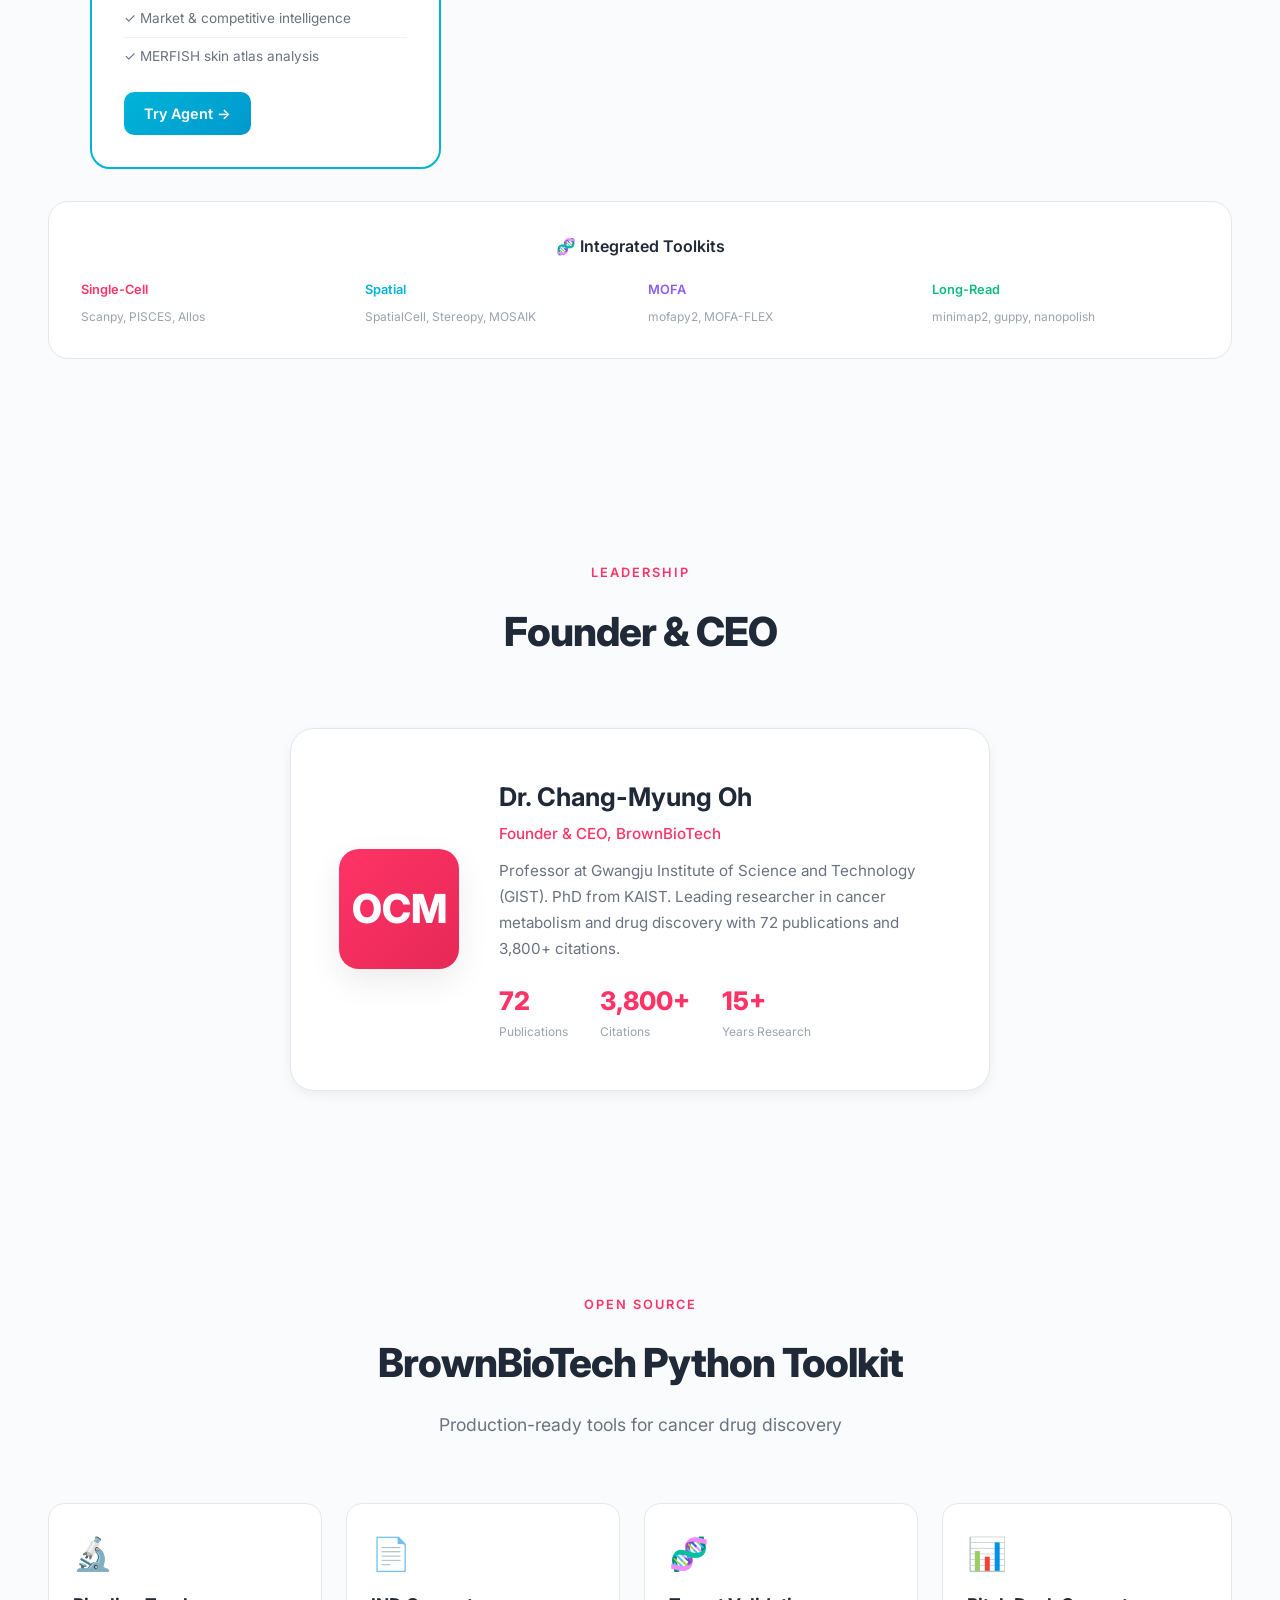
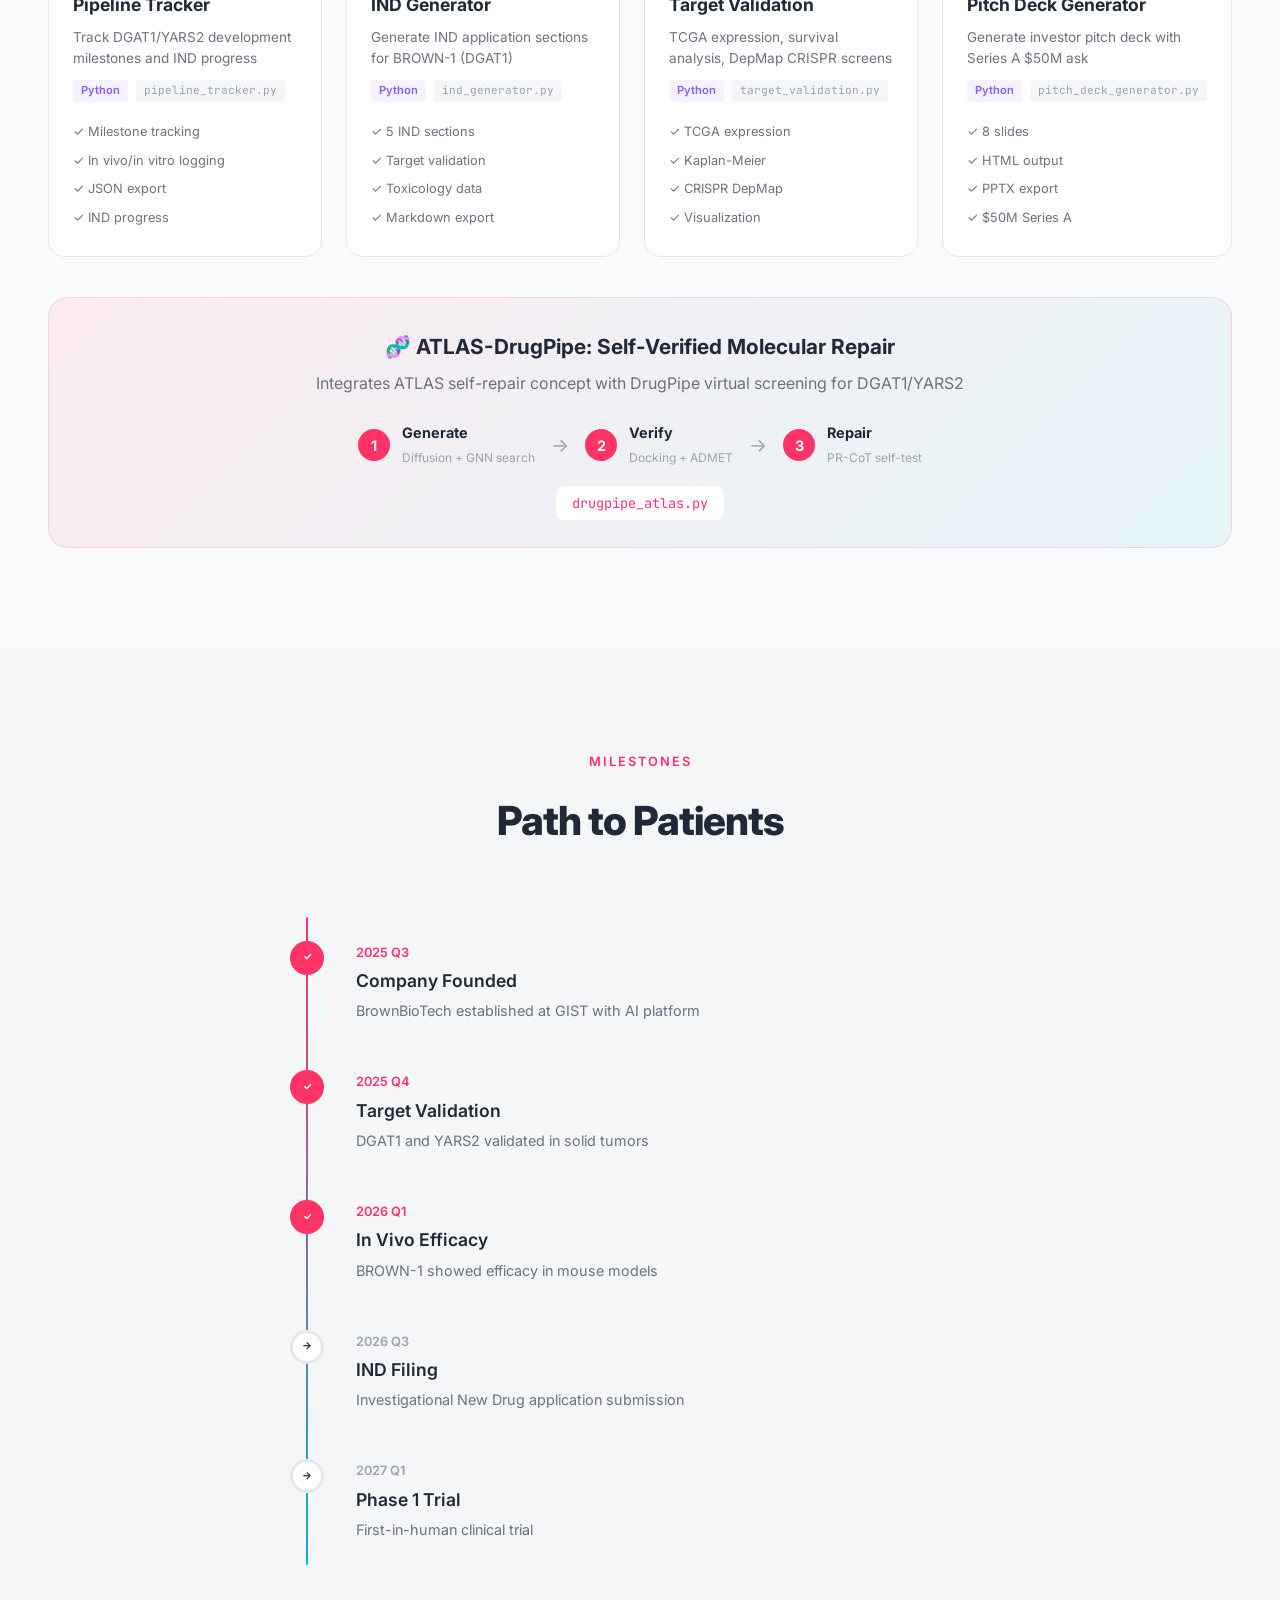
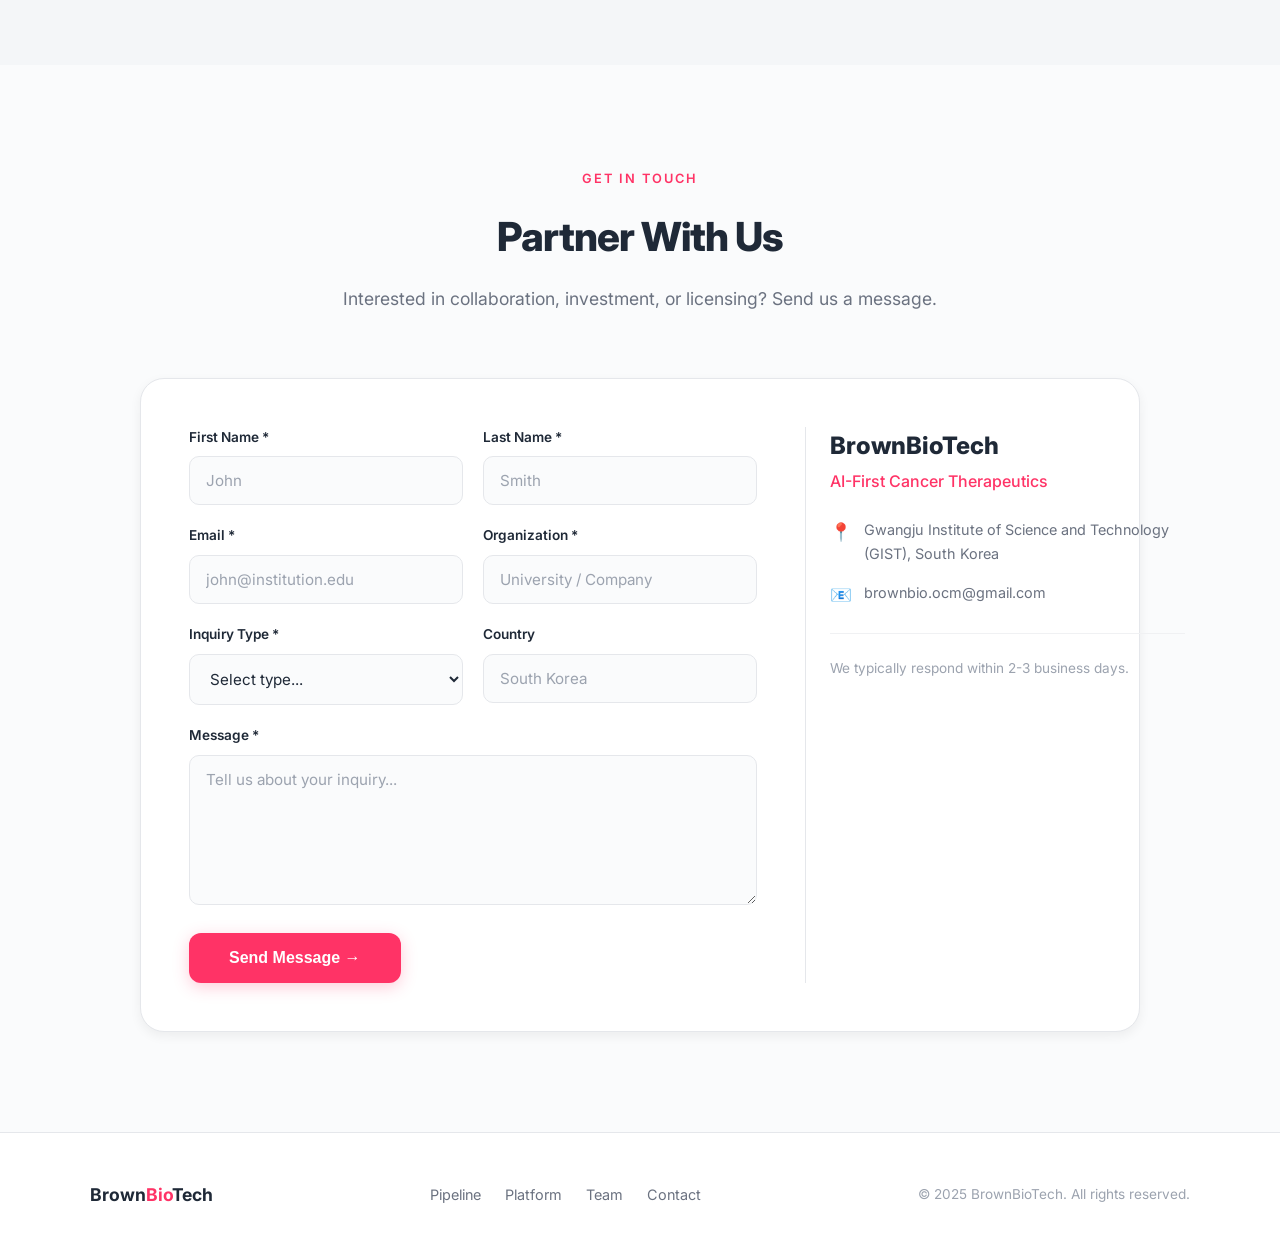
==== commit 5554120b: "feat: Add Brown Biotech Research Agent chatbot - Integrated Streamlit-based AI research chatbot at /" ====
--- a/index.html
+++ b/index.html
@@ -1609,6 +1609,7 @@
         <ul>
             <li><a href="#pipeline">Pipeline</a></li>
             <li><a href="#services">Services</a></li>
+            <li><a href="chatbot/" style="color: var(--cyan); font-weight: 600;">AI Agent</a></li>
             <li><a href="#platform">Platform</a></li>
             <li><a href="#team">Team</a></li>
             <li><a href="#timeline">Milestones</a></li>
@@ -2001,6 +2002,18 @@
                     <li>✓ Viability assays</li>
                     <li>✓ Mouse xenograft models</li>
                 </ul>
+            </div>
+            <div class="service-card reveal" style="border: 2px solid var(--cyan);">
+                <div class="service-icon">🤖</div>
+                <h3>AI Research Agent</h3>
+                <p>Intelligent research assistant powered by multi-model AI</p>
+                <ul>
+                    <li>✓ Drug pipeline analysis</li>
+                    <li>✓ Literature & evidence synthesis</li>
+                    <li>✓ Market & competitive intelligence</li>
+                    <li>✓ MERFISH skin atlas analysis</li>
+                </ul>
+                <a href="chatbot/" class="service-btn" style="margin-top: 16px; display: inline-block; padding: 10px 20px; background: linear-gradient(135deg, var(--cyan) 0%, #0099CC 100%); color: white; border-radius: 10px; text-decoration: none; font-weight: 600; font-size: 0.9rem;">Try Agent →</a>
             </div>
         </div>
 
